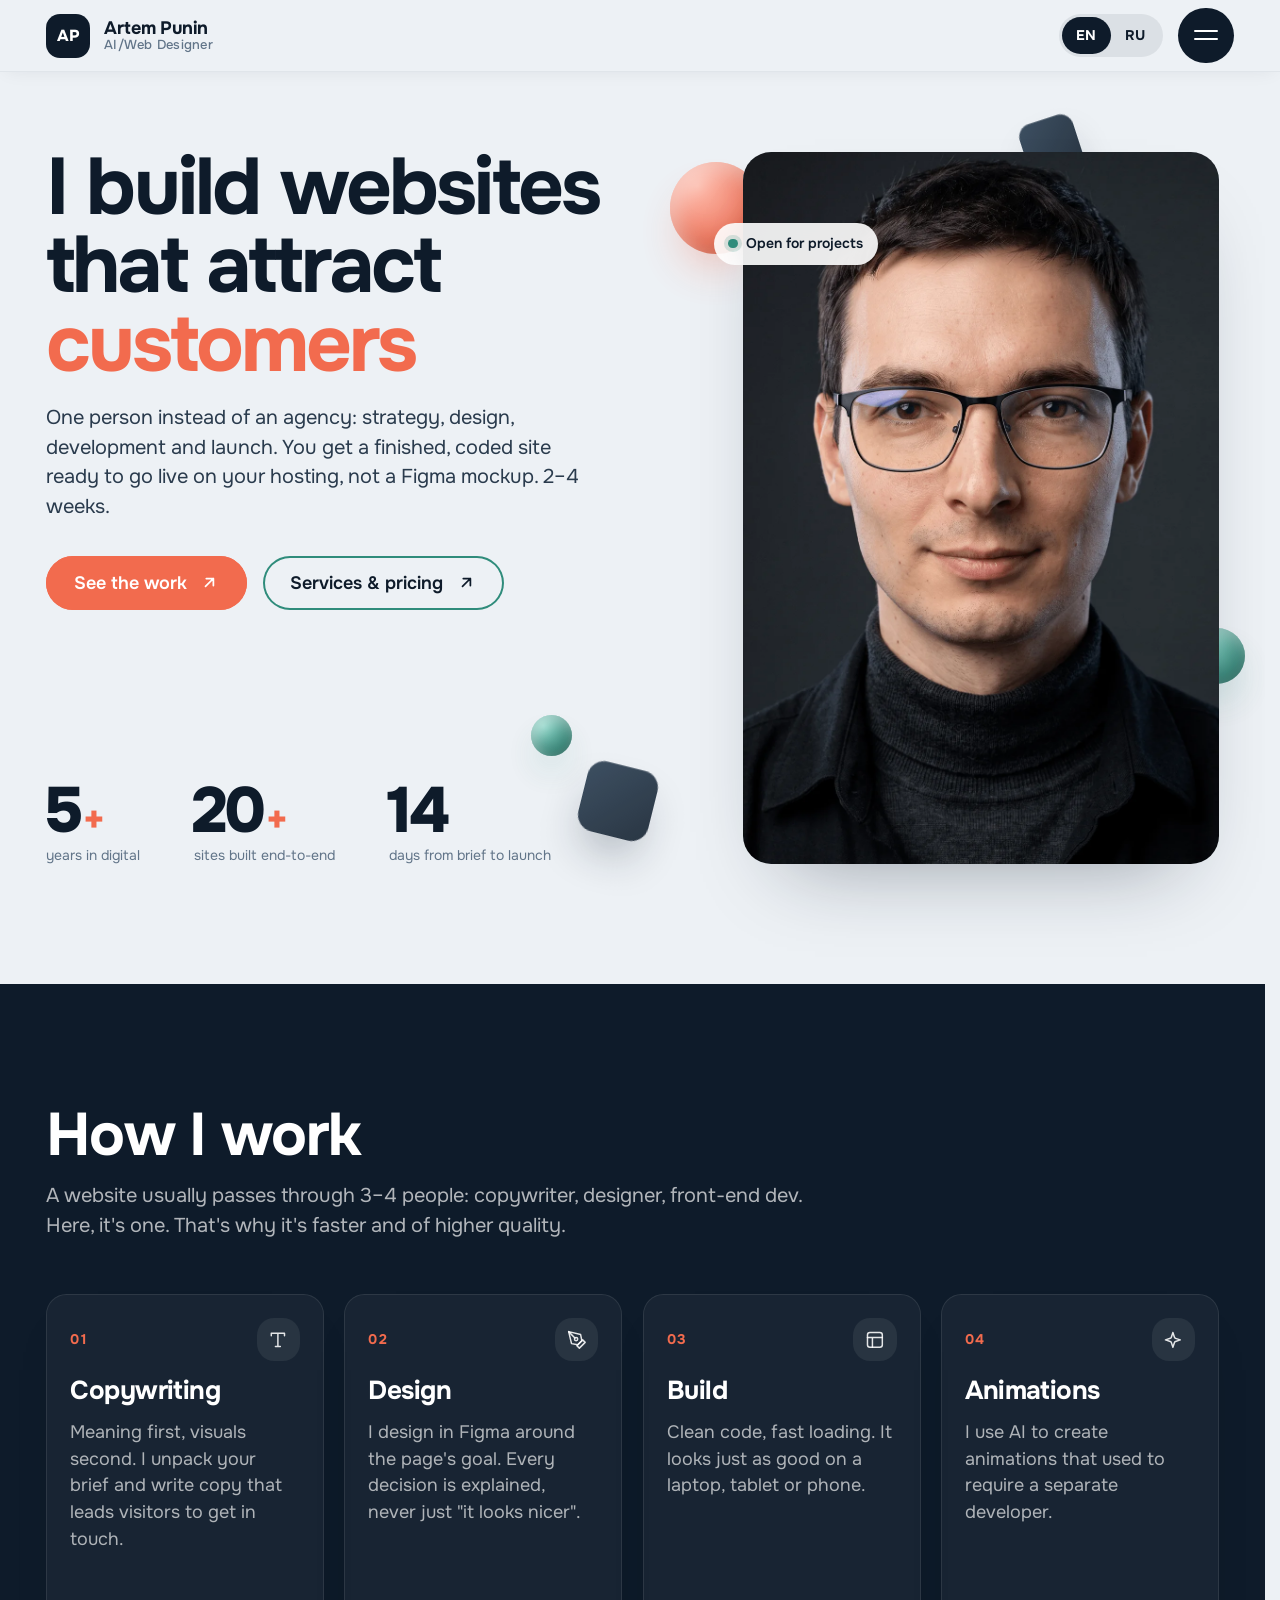
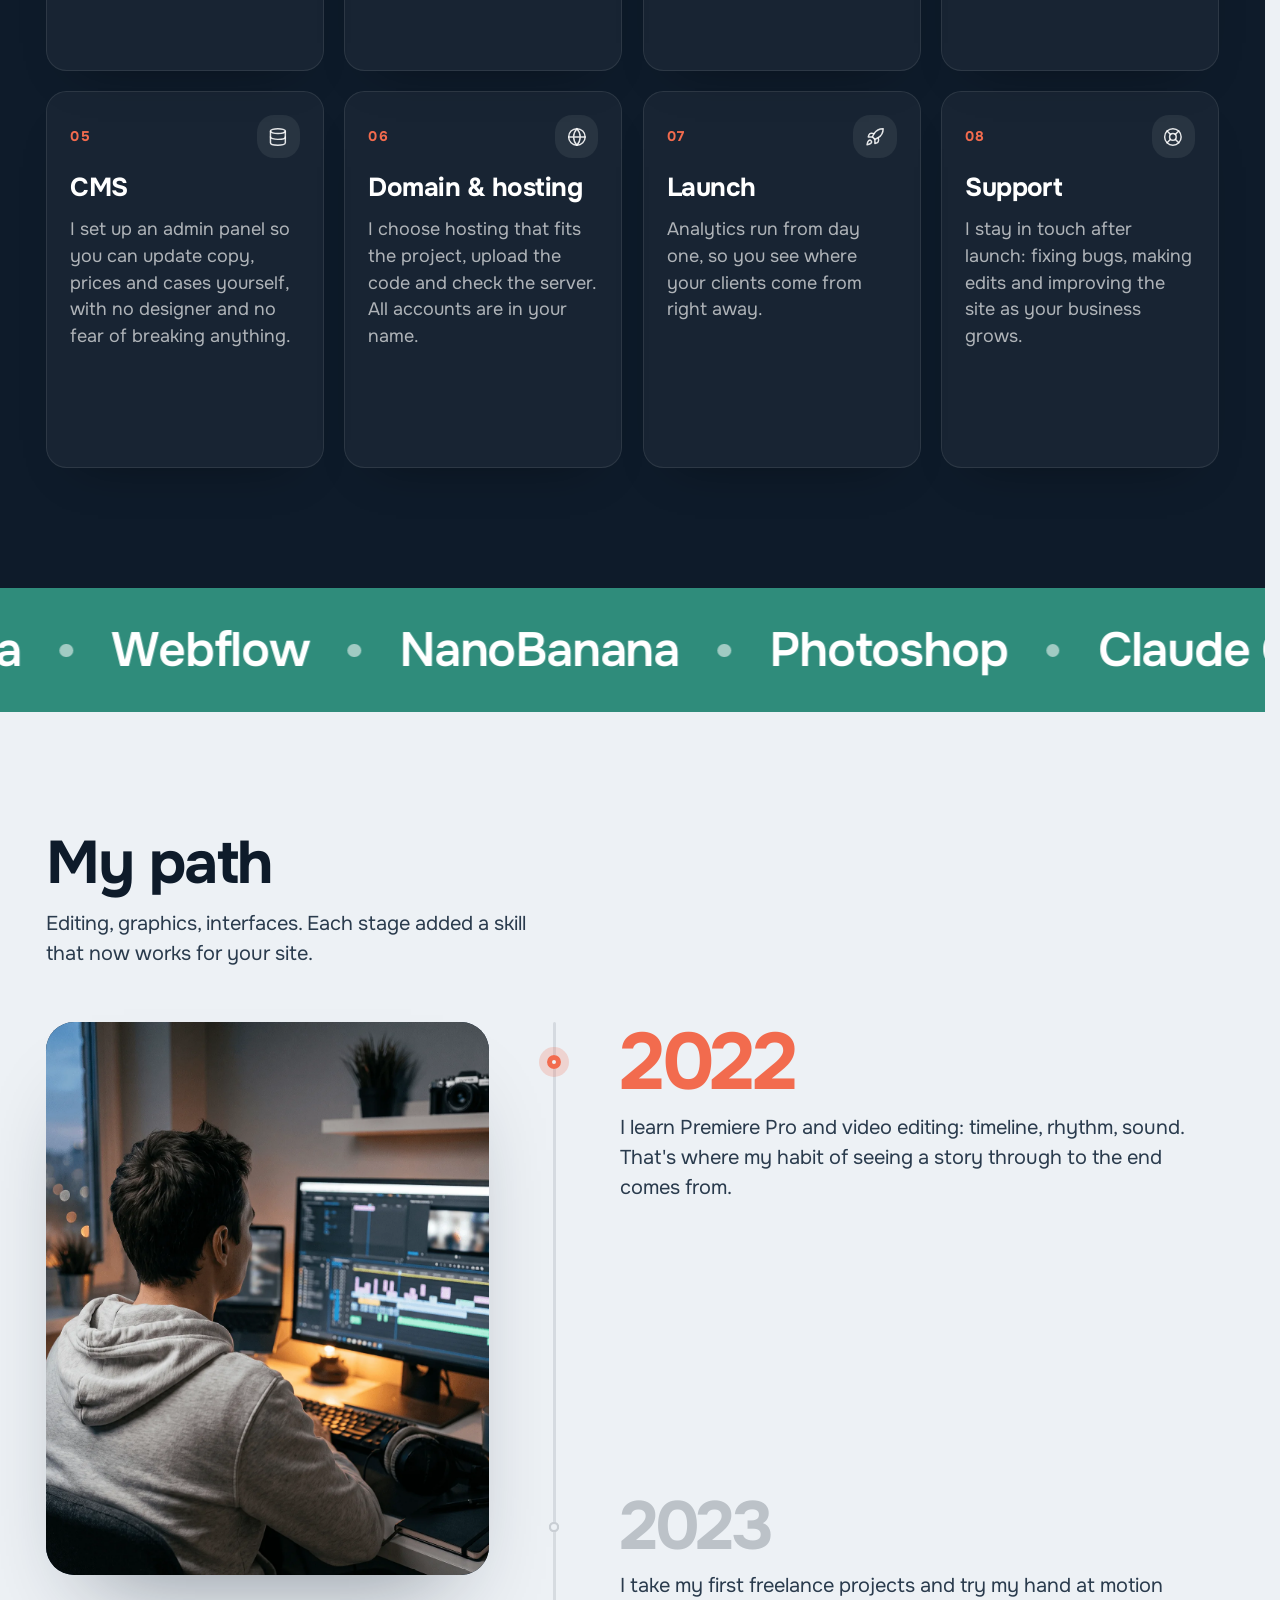
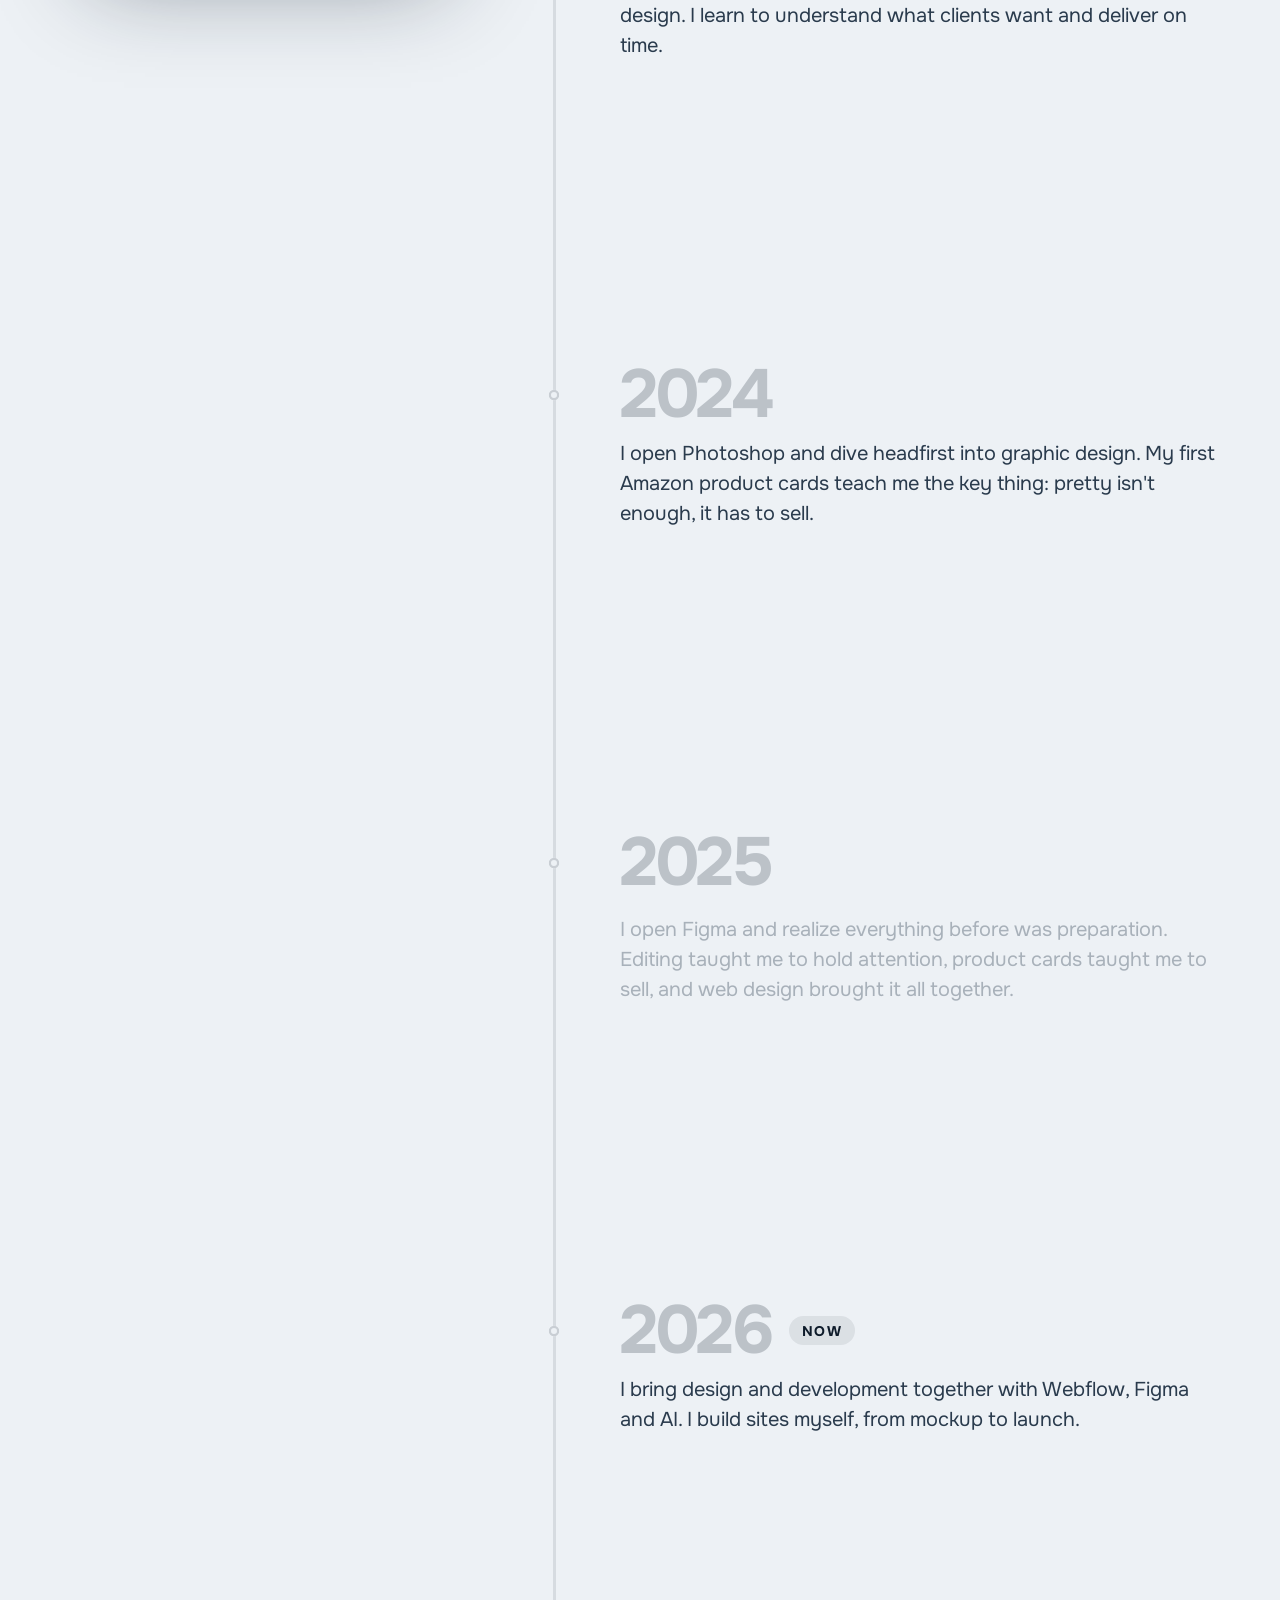
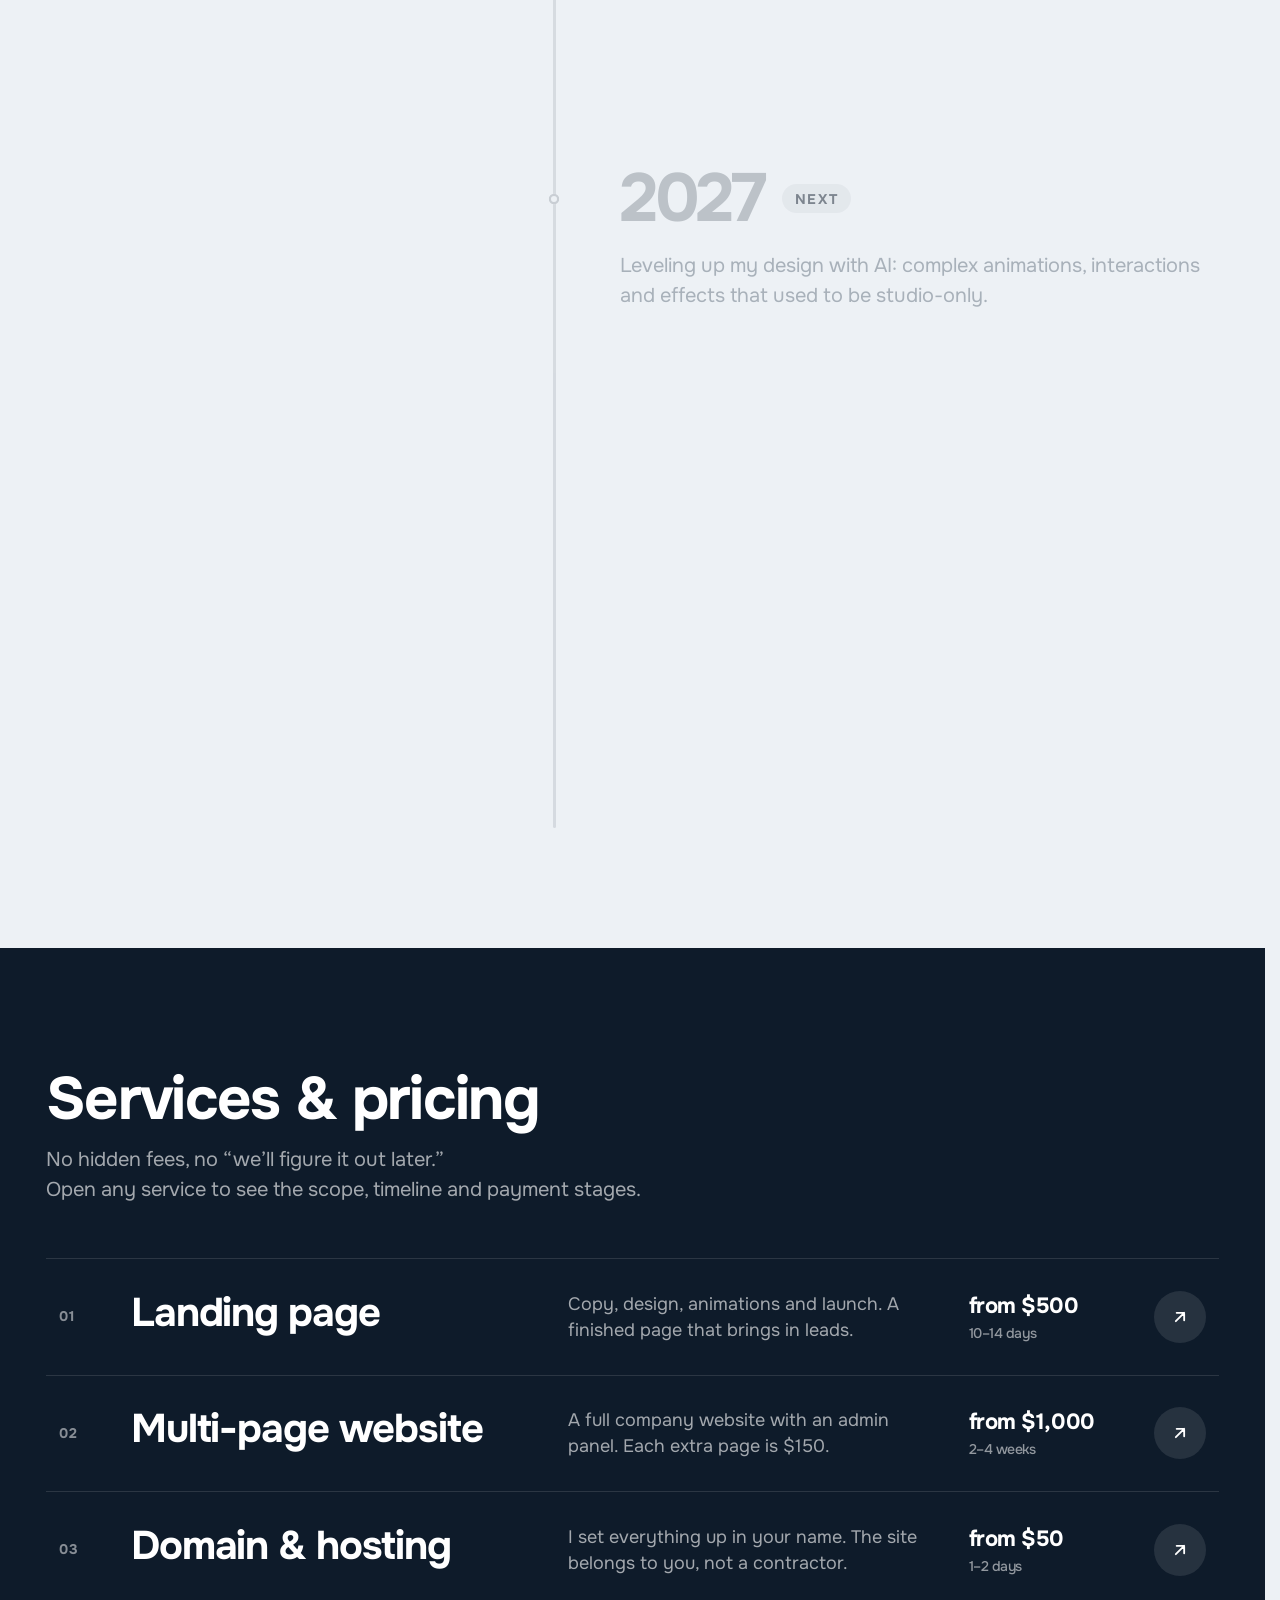
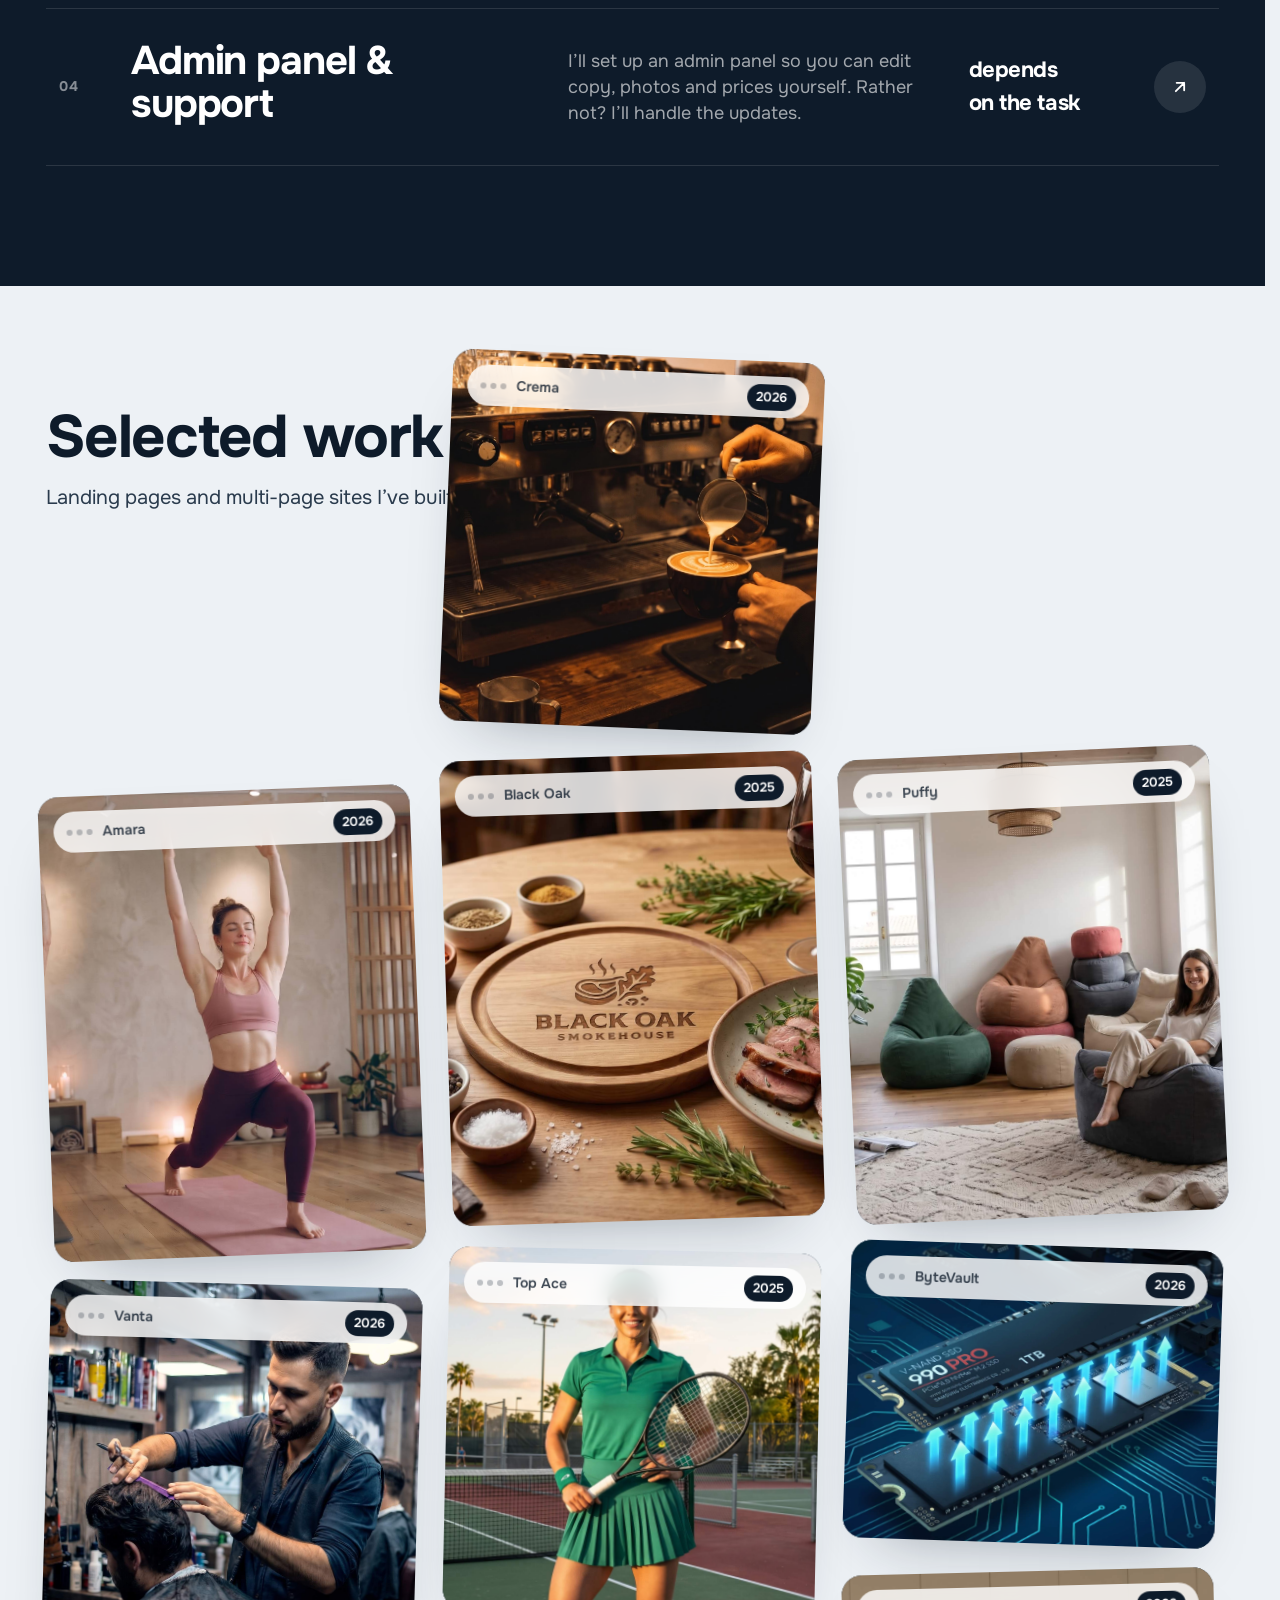
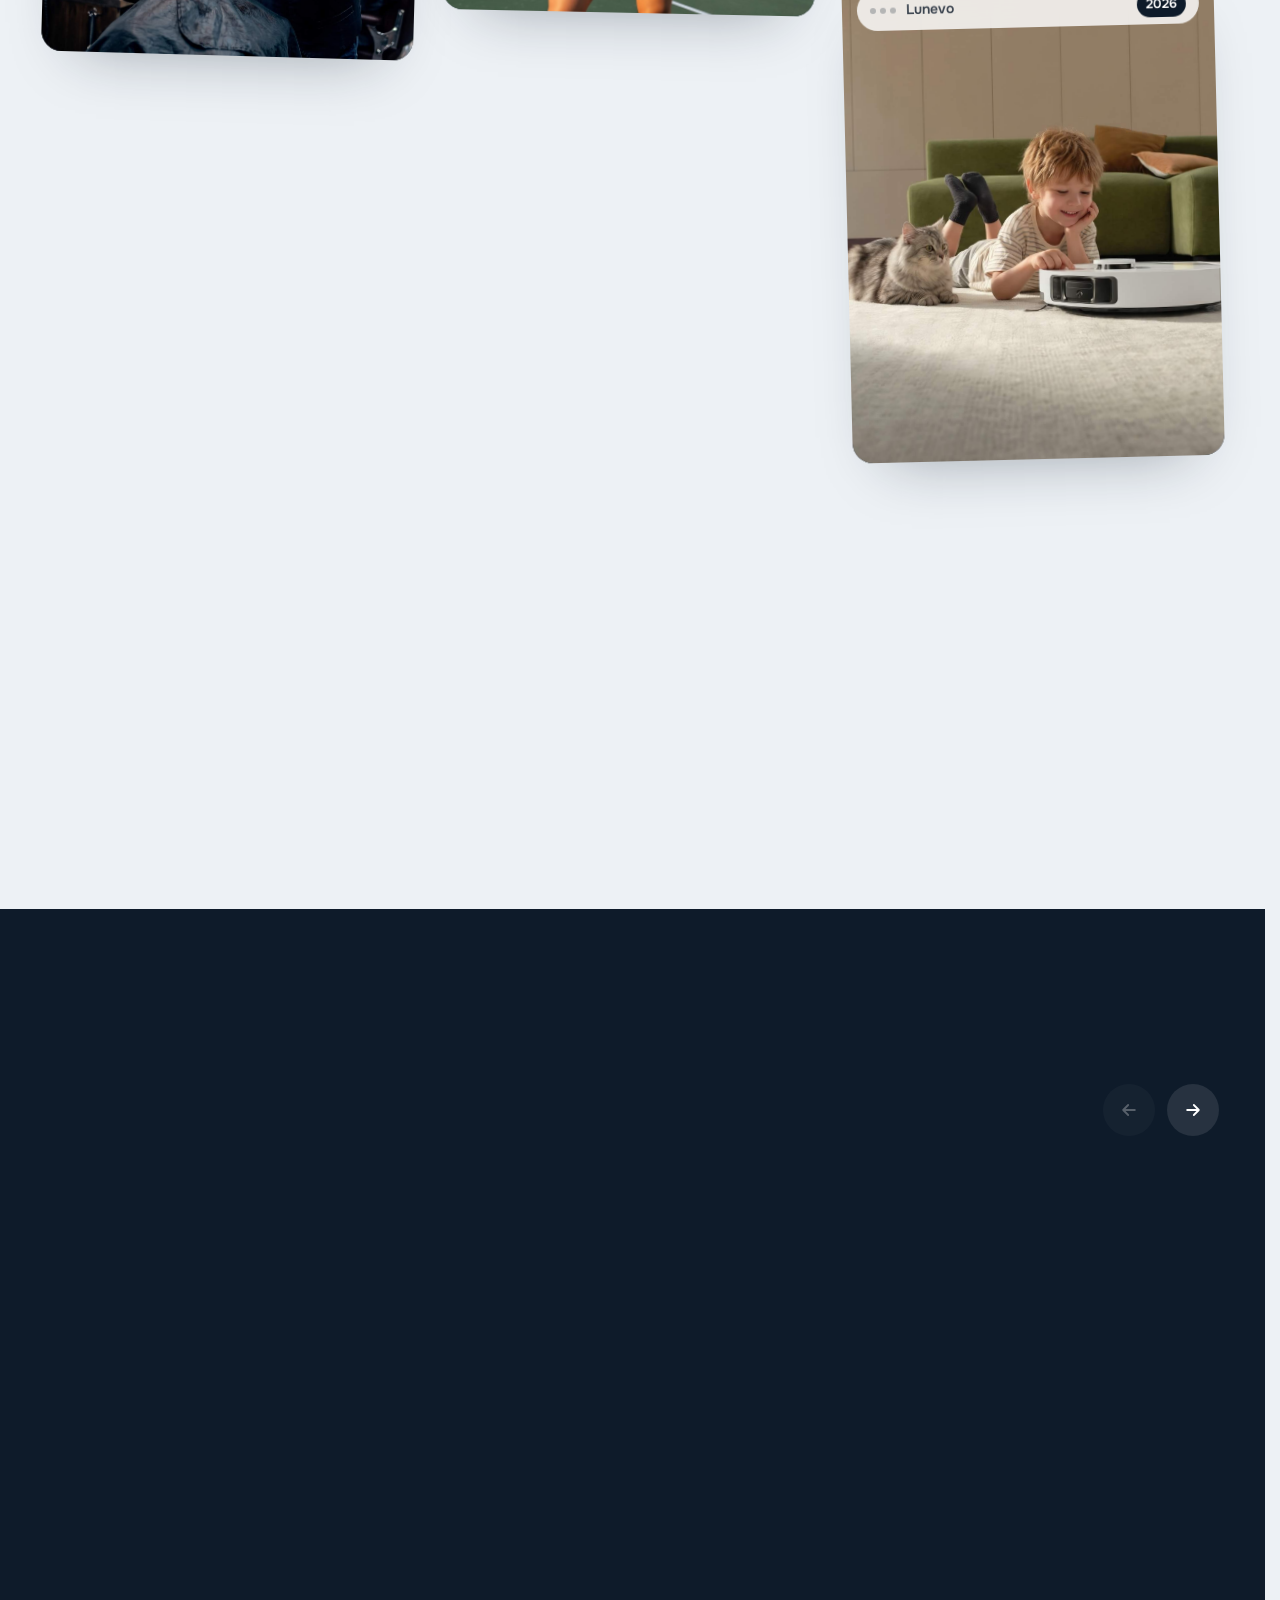
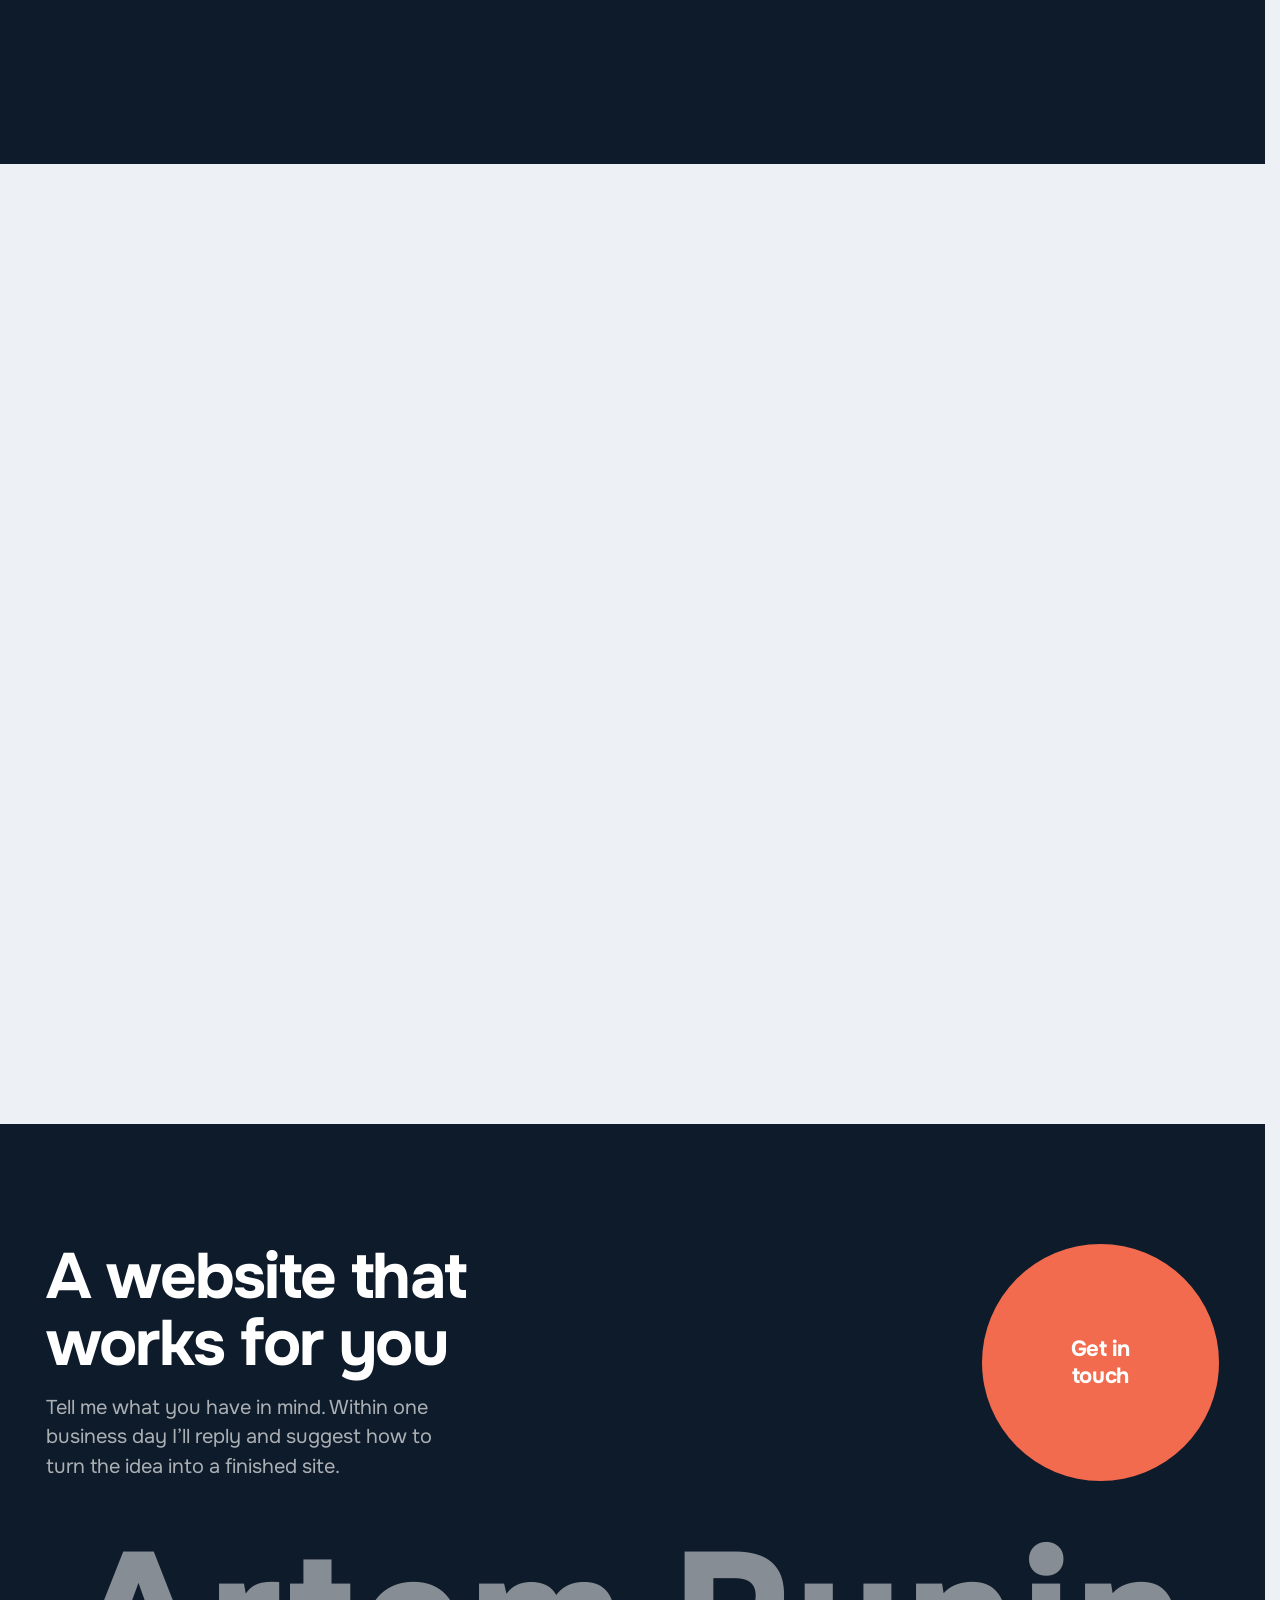
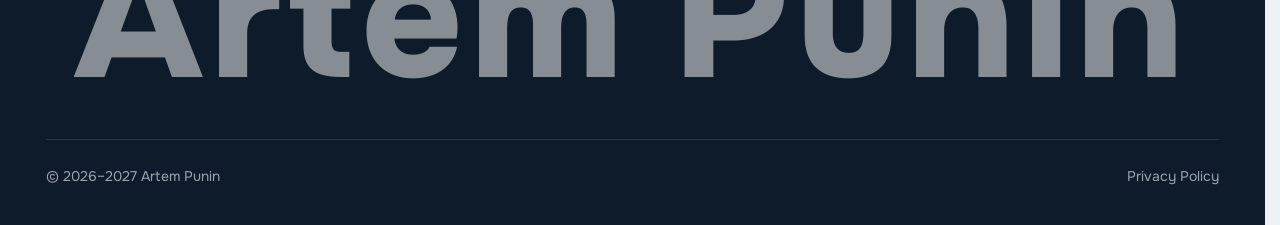
==== index.html @ 3a6dc177 "Add files via upload" ====
<!DOCTYPE html>
<html lang="en">
<head>
  <meta charset="UTF-8">
  <meta name="viewport" content="width=device-width, initial-scale=1">
  <title>Artem Punin — web designer &amp; no-code developer</title>
  <meta name="description" content="Websites that attract customers. I design, build and launch sites for small businesses, then support them after launch.">
  <meta name="theme-color" content="#edf1f5">

  <link rel="preconnect" href="https://fonts.googleapis.com">
  <link rel="preconnect" href="https://fonts.gstatic.com" crossorigin>
  <link href="https://fonts.googleapis.com/css2?family=Onest:wght@300..900&display=swap" rel="stylesheet">

  <!-- адрес страницы -->
  <link rel="canonical" href="https://__DOMAIN__/">
  <link rel="alternate" hreflang="en" href="https://__DOMAIN__/">
  <link rel="alternate" hreflang="ru" href="https://__DOMAIN__/index-ru.html">
  <link rel="alternate" hreflang="x-default" href="https://__DOMAIN__/">

  <!-- превью ссылки в мессенджерах и соцсетях -->
  <meta property="og:type" content="website">
  <meta property="og:site_name" content="Artem Punin">
  <meta property="og:title" content="Artem Punin — web designer &amp; no-code developer">
  <meta property="og:description" content="Websites that attract customers: design, build, launch and support.">
  <meta property="og:url" content="https://__DOMAIN__/">
  <meta property="og:image" content="https://__DOMAIN__/img/Seo.jpg">
  <meta property="og:image:width" content="1200">
  <meta property="og:image:height" content="630">
  <meta property="og:image:alt" content="Artem Punin — web designer &amp; no-code developer">
  <meta property="og:locale" content="en_US">
  <meta property="og:locale:alternate" content="ru_RU">
  <meta name="twitter:card" content="summary_large_image">
  <meta name="twitter:title" content="Artem Punin — web designer &amp; no-code developer">
  <meta name="twitter:description" content="Websites that attract customers: design, build, launch and support.">
  <meta name="twitter:image" content="https://__DOMAIN__/img/Seo.jpg">

  <!-- иконки: favicon векторный; манифест и apple-touch подключает main.js на http(s) -->
  <link rel="icon" href="icon.svg" type="image/svg+xml">

  <link rel="stylesheet" href="css/style.css">
</head>
<body>

<div class="site" id="top" data-page-lang="en" data-page-title="Artem Punin — web designer &amp; no-code developer">

  <header class="hdr">
    <a class="logo" href="#top" aria-label="Artem Punin">
      <span class="logo__mark" aria-hidden="true">AP</span>
      <span>Artem Punin
        <small>AI/Web Designer</small>
      </span>
    </a>

    <div class="lang" role="group" aria-label="Language">
      <a href="index.html" data-lang="en" aria-current="true">EN</a>
      <a href="index-ru.html" data-lang="ru" aria-current="false">RU</a>
    </div>

    <button class="burger" type="button" aria-expanded="false" aria-controls="menu" aria-label="Open menu">
      <span></span><span></span>
    </button>
  </header>

  <nav class="menu" id="menu" aria-hidden="true">
    <ul class="menu__list">
      <li><a href="#cycle">Process</a></li>
      <li><a href="#path">My path</a></li>
      <li><a href="#services">Services</a></li>
      <li><a href="#cases">Work</a></li>
      <li><a href="#faq">FAQ</a></li>
      <li><a href="#contact">Contact</a></li>
    </ul>

    <div class="menu__aside">
      <a class="menu__cta-circle" href="#" data-stub aria-disabled="true" data-magnetic="0.2">
        <span>Get in</span>
        <span>touch</span>
      </a>
    </div>
  </nav>

  <main>

    <section class="hero">
      <div class="hero__bg" aria-hidden="true">
        <span class="orb orb--1" data-parallax="0.08" data-reveal style="--d:160"></span>
        <span class="orb orb--2" data-parallax="0.11" data-reveal style="--d:240"></span>
        <span class="orb orb--3" data-parallax="-0.07" data-reveal style="--d:320"></span>
        <span class="tile tile--1" data-parallax="-0.05" data-reveal style="--d:280"></span>
        <span class="tile tile--2" data-parallax="0.06" data-reveal style="--d:200"></span>
      </div>

      <div class="hero__inner">
        <div class="hero__copy">
          <div class="hero__main">
            <h1 class="hero__title" data-reveal="words" data-fit="I build websites that">
              <span class="hero__line">I build websites</span>
              <span class="hero__line">that attract</span>
              <span class="hero__line"><em>customers</em></span>
            </h1>

            <p class="hero__lead lead" data-reveal style="--d:140">
              One person instead of an agency: strategy, design, development and launch. You get a finished, coded site ready to go live on your hosting, not a Figma mockup. 2–4 weeks.
            </p>

            <div class="hero__actions" data-reveal style="--d:220">
              <a class="btn btn--primary" href="#cases" data-magnetic>
                <span>See the work</span>
                <svg viewBox="0 0 24 24" fill="none" stroke="currentColor" stroke-width="2.2" stroke-linecap="round" stroke-linejoin="round" aria-hidden="true"><path d="M7 17 17 7M8 7h9v9"/></svg>
              </a>
              <a class="btn btn--ghost" href="#services" data-magnetic>
                <span>Services &amp; pricing</span>
                <svg viewBox="0 0 24 24" fill="none" stroke="currentColor" stroke-width="2.2" stroke-linecap="round" stroke-linejoin="round" aria-hidden="true"><path d="M7 17 17 7M8 7h9v9"/></svg>
              </a>
            </div>
          </div>

          <ul class="hero__stats" data-reveal style="--d:300">
            <li>
              <b data-count="5"><span class="num">0</span><span class="plus">+</span></b>
              <span>years in digital</span>
            </li>
            <li>
              <b data-count="20"><span class="num">0</span><span class="plus">+</span></b>
              <span>sites built end-to-end</span>
            </li>
            <li>
              <b data-count="14"><span class="num">0</span></b>
              <span>days from brief to launch</span>
            </li>
          </ul>
        </div>

        <div class="hero__media" data-tilt data-reveal style="--d:180">
          <figure class="hero__frame">
            <img src="img/hero-portrait.webp" width="1289" height="1600" fetchpriority="high" alt="Artem Punin — portrait">
          </figure>
          <div class="chip chip--a"><i></i><span>Open for projects</span></div>
        </div>
      </div>
    </section>

    <section class="cycle sec on-dark" id="cycle">
      <div class="sec-head">
        <div>
          <h2 data-reveal="words">How I work</h2>
        </div>
        <p class="lead" data-reveal>
          <span class="lead__line">A website usually passes through 3–4 people: copywriter, designer, front-end dev.</span>
          <span class="lead__line">Here, it's one. That's why it's faster and of higher quality.</span>
        </p>
      </div>

      <div class="cycle__grid">
        <article class="step" data-reveal style="--d:0">
          <div class="step__top">
            <span class="step__num">01</span>
            <span class="step__icon" aria-hidden="true"><svg viewBox="0 0 24 24" fill="none" stroke="currentColor" stroke-width="1.8" stroke-linecap="round" stroke-linejoin="round"><path d="M4 7V4h16v3M9 20h6M12 4v16"/></svg></span>
          </div>
          <h3 class="step__title">Copywriting</h3>
          <p class="step__text">Meaning first, visuals second. I unpack your brief and write copy that leads visitors to get in touch.</p>
          <div class="step__detail">
            <span>Timeline: 2–3 days</span>
            <span>Output: copy mapped to the page</span>
          </div>
        </article>

        <article class="step" data-reveal style="--d:70">
          <div class="step__top">
            <span class="step__num">02</span>
            <span class="step__icon" aria-hidden="true"><svg viewBox="0 0 24 24" fill="none" stroke="currentColor" stroke-width="1.8" stroke-linecap="round" stroke-linejoin="round"><path d="m12 19 7-7 3 3-7 7-3-3z"/><path d="m18 13-1.5-7.5L2 2l3.5 14.5L13 18l5-5z"/><path d="m2 2 7.586 7.586"/><circle cx="11" cy="11" r="2"/></svg></span>
          </div>
          <h3 class="step__title">Design</h3>
          <p class="step__text">I design in Figma around the page's goal. Every decision is explained, never just "it looks nicer".</p>
          <div class="step__detail">
            <span>Timeline: 3–5 days</span>
            <span>Output: prototype</span>
          </div>
        </article>

        <article class="step" data-reveal style="--d:140">
          <div class="step__top">
            <span class="step__num">03</span>
            <span class="step__icon" aria-hidden="true"><svg viewBox="0 0 24 24" fill="none" stroke="currentColor" stroke-width="1.8" stroke-linecap="round" stroke-linejoin="round"><rect x="3" y="3" width="18" height="18" rx="3"/><path d="M3 9h18M9 21V9"/></svg></span>
          </div>
          <h3 class="step__title">Build</h3>
          <p class="step__text">Clean code, fast loading. It looks just as good on a laptop, tablet or phone.</p>
          <div class="step__detail">
            <span>Timeline: 3–6 days</span>
            <span>Output: responsive page</span>
          </div>
        </article>

        <article class="step" data-reveal style="--d:210">
          <div class="step__top">
            <span class="step__num">04</span>
            <span class="step__icon" aria-hidden="true"><svg viewBox="0 0 24 24" fill="none" stroke="currentColor" stroke-width="1.8" stroke-linecap="round" stroke-linejoin="round"><path d="m12 3-1.9 5.8a2 2 0 0 1-1.3 1.3L3 12l5.8 1.9a2 2 0 0 1 1.3 1.3L12 21l1.9-5.8a2 2 0 0 1 1.3-1.3L21 12l-5.8-1.9a2 2 0 0 1-1.3-1.3Z"/></svg></span>
          </div>
          <h3 class="step__title">Animations</h3>
          <p class="step__text">I use AI to create animations that used to require a separate developer.</p>
          <div class="step__detail">
            <span>Timeline: 1–4 days</span>
            <span>Output: smooth animation</span>
          </div>
        </article>

        <article class="step" data-reveal style="--d:0">
          <div class="step__top">
            <span class="step__num">05</span>
            <span class="step__icon" aria-hidden="true"><svg viewBox="0 0 24 24" fill="none" stroke="currentColor" stroke-width="1.8" stroke-linecap="round" stroke-linejoin="round"><ellipse cx="12" cy="5" rx="9" ry="3"/><path d="M21 12c0 1.66-4 3-9 3s-9-1.34-9-3"/><path d="M3 5v14c0 1.66 4 3 9 3s9-1.34 9-3V5"/></svg></span>
          </div>
          <h3 class="step__title">CMS</h3>
          <p class="step__text">I set up an admin panel so you can update copy, prices and cases yourself, with no designer and no fear of breaking anything.</p>
          <div class="step__detail">
            <span>Timeline: 1–2 days</span>
            <span>Output: admin panel + guide</span>
          </div>
        </article>

        <article class="step" data-reveal style="--d:70">
          <div class="step__top">
            <span class="step__num">06</span>
            <span class="step__icon" aria-hidden="true"><svg viewBox="0 0 24 24" fill="none" stroke="currentColor" stroke-width="1.8" stroke-linecap="round" stroke-linejoin="round"><circle cx="12" cy="12" r="10"/><path d="M2 12h20M12 2a15.3 15.3 0 0 1 4 10 15.3 15.3 0 0 1-4 10 15.3 15.3 0 0 1-4-10 15.3 15.3 0 0 1 4-10z"/></svg></span>
          </div>
          <h3 class="step__title">Domain &amp; hosting</h3>
          <p class="step__text">I choose hosting that fits the project, upload the code and check the server. All accounts are in your name.</p>
          <div class="step__detail">
            <span>Timeline: 1 day</span>
            <span>Output: site live on your domain</span>
          </div>
        </article>

        <article class="step" data-reveal style="--d:140">
          <div class="step__top">
            <span class="step__num">07</span>
            <span class="step__icon" aria-hidden="true"><svg viewBox="0 0 24 24" fill="none" stroke="currentColor" stroke-width="1.8" stroke-linecap="round" stroke-linejoin="round"><path d="M4.5 16.5c-1.5 1.26-2 5-2 5s3.74-.5 5-2c.71-.84.7-2.13-.09-2.91a2.18 2.18 0 0 0-2.91-.09z"/><path d="m12 15-3-3a22 22 0 0 1 2-3.95A12.88 12.88 0 0 1 22 2c0 2.72-.78 7.5-6 11a22.35 22.35 0 0 1-4 2z"/><path d="M9 12H4s.55-3.03 2-4c1.62-1.08 5 0 5 0M12 15v5s3.03-.55 4-2c1.08-1.62 0-5 0-5"/></svg></span>
          </div>
          <h3 class="step__title">Launch</h3>
          <p class="step__text">Analytics run from day one, so you see where your clients come from right away.</p>
          <div class="step__detail">
            <span>Timeline: 1 day</span>
            <span>Output: PageSpeed 90+ report</span>
          </div>
        </article>

        <article class="step" data-reveal style="--d:210">
          <div class="step__top">
            <span class="step__num">08</span>
            <span class="step__icon" aria-hidden="true"><svg viewBox="0 0 24 24" fill="none" stroke="currentColor" stroke-width="1.8" stroke-linecap="round" stroke-linejoin="round"><circle cx="12" cy="12" r="10"/><circle cx="12" cy="12" r="4"/><path d="m4.93 4.93 4.24 4.24M14.83 9.17l4.24-4.24M14.83 14.83l4.24 4.24M9.17 14.83l-4.24 4.24"/></svg></span>
          </div>
          <h3 class="step__title">Support</h3>
          <p class="step__text">I stay in touch after launch: fixing bugs, making edits and improving the site as your business grows.</p>
          <div class="step__detail">
            <span>Timeline: from 1 month</span>
            <span>Output: a site that keeps growing</span>
          </div>
        </article>
      </div>
    </section>

    <div class="marquee" aria-label="Tools">
      <div class="marquee__track">
        <ul class="marquee__set">
          <li class="marquee__item">Figma</li>
          <li class="marquee__item">Webflow</li>
          <li class="marquee__item">NanoBanana</li>
          <li class="marquee__item">Photoshop</li>
          <li class="marquee__item">Claude Code</li>
          <li class="marquee__item">HTML</li>
          <li class="marquee__item">CSS</li>
          <li class="marquee__item">Kling AI</li>
        </ul>
      </div>
    </div>

    <section class="path sec" id="path">
      <div class="sec-head">
        <div>
          <h2 data-reveal="words">My path</h2>
        </div>
        <p class="lead path__intro" data-reveal>
          <span class="lead__line">Editing, graphics, interfaces. Each stage added a skill</span>
          <span class="lead__line">that now works for your site.</span>
        </p>
      </div>

      <div class="path__wrap">
        <div class="path__card">
        <figure class="path__media">
          <img src="img/path-2022.webp" width="1289" height="1600" data-photo="2022" alt="2022 — learning video editing">
          <img src="img/path-2023.webp" width="1289" height="1600" data-photo="2023" alt="2023 — first freelance projects" loading="lazy">
          <img src="img/path-2024.webp" width="1289" height="1600" data-photo="2024" alt="2024 — graphic design and Amazon product cards" loading="lazy">
          <img src="img/path-2025.webp" width="1289" height="1600" data-photo="2025" alt="2025 — moving into web and interfaces" loading="lazy">
          <img src="img/path-2026.webp" width="1289" height="1600" data-photo="2026" alt="2026 — Webflow, Figma and AI" loading="lazy">
          <img src="img/path-2027.webp" width="1289" height="1600" data-photo="2027" alt="2027 — leveling up design with AI" loading="lazy">
        </figure>

        <div class="path__line" aria-hidden="true"><span class="path__fill"></span><i class="path__dot" style="--k:0"></i><i class="path__dot" style="--k:0.2"></i><i class="path__dot" style="--k:0.4"></i><i class="path__dot" style="--k:0.6"></i><i class="path__dot" style="--k:0.8"></i><i class="path__dot" style="--k:1"></i></div>

        <ol class="path__list">
          <li class="path__item" data-year="2022">
            <span class="path__year">2022</span>
            <p class="path__text">I learn Premiere Pro and video editing: timeline, rhythm, sound. That's where my habit of seeing a story through to the end comes from.</p>
          </li>
          <li class="path__item" data-year="2023">
            <span class="path__year">2023</span>
            <p class="path__text">I take my first freelance projects and try my hand at motion design. I learn to understand what clients want and deliver on time.</p>
          </li>
          <li class="path__item" data-year="2024">
            <span class="path__year">2024</span>
            <p class="path__text">I open Photoshop and dive headfirst into graphic design. My first Amazon product cards teach me the key thing: pretty isn't enough, it has to sell.</p>
          </li>
          <li class="path__item" data-year="2025">
            <span class="path__year">2025</span>
            <p class="path__text">I open Figma and realize everything before was preparation. Editing taught me to hold attention, product cards taught me to sell, and web design brought it all together.</p>
          </li>
          <li class="path__item" data-year="2026" data-state="now">
            <span class="path__year">2026 <span class="path__tag">Now</span></span>
            <p class="path__text">I bring design and development together with Webflow, Figma and AI. I build sites myself, from mockup to launch.</p>
          </li>
          <li class="path__item" data-year="2027" data-state="next">
            <span class="path__year">2027 <span class="path__tag">Next</span></span>
            <p class="path__text">Leveling up my design with AI: complex animations, interactions and effects that used to be studio-only.</p>
          </li>
        </ol>
        </div>
      </div>
    </section>

    <section class="services sec on-dark" id="services">
      <div class="sec-head">
        <div>
          <h2 data-reveal="words">Services &amp; pricing</h2>
        </div>
        <p class="lead" data-reveal>
          <span class="lead__line">No hidden fees, no “we’ll figure it out later.”</span>
          <span class="lead__line">Open any service to see the scope, timeline and payment stages.</span>
        </p>
      </div>

      <ul class="srv-list" data-reveal>
        <li>
          <a class="srv" href="services/landing.html">
            <span class="srv__idx">01</span>
            <span class="srv__title">Landing page</span>
            <span class="srv__desc">Copy, design, animations and launch. A finished page that brings in leads.</span>
            <span class="srv__price">
              <span>from $500</span>
              <small>10–14 days</small>
            </span>
            <span class="srv__arrow" aria-hidden="true"><svg viewBox="0 0 24 24" fill="none" stroke="currentColor" stroke-width="2.2" stroke-linecap="round" stroke-linejoin="round"><path d="M7 17 17 7M8 7h9v9"/></svg></span>
          </a>
        </li>
        <li>
          <a class="srv" href="services/multipage.html">
            <span class="srv__idx">02</span>
            <span class="srv__title">Multi-page website</span>
            <span class="srv__desc">A full company website with an admin panel. Each extra page is $150.</span>
            <span class="srv__price">
              <span>from $1,000</span>
              <small>2–4 weeks</small>
            </span>
            <span class="srv__arrow" aria-hidden="true"><svg viewBox="0 0 24 24" fill="none" stroke="currentColor" stroke-width="2.2" stroke-linecap="round" stroke-linejoin="round"><path d="M7 17 17 7M8 7h9v9"/></svg></span>
          </a>
        </li>
        <li>
          <a class="srv" href="services/hosting.html">
            <span class="srv__idx">03</span>
            <span class="srv__title">Domain &amp; hosting</span>
            <span class="srv__desc">I set everything up in your name. The site belongs to you, not a contractor.</span>
            <span class="srv__price">
              <span>from $50</span>
              <small>1–2 days</small>
            </span>
            <span class="srv__arrow" aria-hidden="true"><svg viewBox="0 0 24 24" fill="none" stroke="currentColor" stroke-width="2.2" stroke-linecap="round" stroke-linejoin="round"><path d="M7 17 17 7M8 7h9v9"/></svg></span>
          </a>
        </li>
        <li>
          <a class="srv" href="services/support.html">
            <span class="srv__idx">04</span>
            <span class="srv__title">Admin panel &amp; support</span>
            <span class="srv__desc">I’ll set up an admin panel so you can edit copy, photos and prices yourself. Rather not? I’ll handle the updates.</span>
            <span class="srv__price">
              <span>depends on the task</span>
            </span>
            <span class="srv__arrow" aria-hidden="true"><svg viewBox="0 0 24 24" fill="none" stroke="currentColor" stroke-width="2.2" stroke-linecap="round" stroke-linejoin="round"><path d="M7 17 17 7M8 7h9v9"/></svg></span>
          </a>
        </li>
      </ul>
    </section>

    <section class="cases sec" id="cases">
      <div class="sec-head">
        <div>
          <h2 data-reveal="words">Selected work</h2>
        </div>
        <p class="lead" data-reveal>
          Landing pages and multi-page sites I’ve built over the last two years.
        </p>
      </div>

      <div class="cases__grid">
        <div class="cases__col">
          <a class="case" href="#" data-case="1" data-stub="This project link is coming here very soon" aria-disabled="true" data-reveal>
            <img class="case__img" src="img/1_Amara.jpg" alt="Amara" loading="lazy">
            <span class="case__glare" aria-hidden="true"></span>
            <div class="case__bar" aria-hidden="true"><span class="case__dots"><i></i><i></i><i></i></span><span class="case__url">Amara</span><span class="case__year">2026</span></div>
            <div class="case__info">
              <h3 class="case__title">Yoga · Landing</h3>
              <p class="case__desc">Yoga studio website: class schedule, teachers and online booking.</p>
            </div>
          </a>

          <a class="case case--square" href="#" data-case="4" data-stub="This project link is coming here very soon" aria-disabled="true" data-reveal>
            <img class="case__img" src="img/4_Vanta.jpg" alt="Vanta" loading="lazy">
            <span class="case__glare" aria-hidden="true"></span>
            <div class="case__bar" aria-hidden="true"><span class="case__dots"><i></i><i></i><i></i></span><span class="case__url">Vanta</span><span class="case__year">2026</span></div>
            <div class="case__info">
              <h3 class="case__title">Barbershop · Landing</h3>
              <p class="case__desc">Barbershop site: services, barbers and booking in two minutes.</p>
            </div>
          </a>

          <a class="case" href="#" data-case="7" data-stub="This project link is coming here very soon" aria-disabled="true" data-reveal>
            <img class="case__img" src="img/7_EditByTommy.jpg" alt="EditByTommy" loading="lazy">
            <span class="case__glare" aria-hidden="true"></span>
            <div class="case__bar" aria-hidden="true"><span class="case__dots"><i></i><i></i><i></i></span><span class="case__url">EditByTommy</span><span class="case__year">2026</span></div>
            <div class="case__info">
              <h3 class="case__title">Editing · Courses</h3>
              <p class="case__desc">Premiere Pro editing course: lessons, practice and reviews.</p>
            </div>
          </a>
        </div>

        <div class="cases__col">
          <a class="case case--square" href="#" data-case="2" data-stub="This project link is coming here very soon" aria-disabled="true" data-reveal>
            <img class="case__img" src="img/2_Crema.jpg" alt="Crema" loading="lazy">
            <span class="case__glare" aria-hidden="true"></span>
            <div class="case__bar" aria-hidden="true"><span class="case__dots"><i></i><i></i><i></i></span><span class="case__url">Crema</span><span class="case__year">2026</span></div>
            <div class="case__info">
              <h3 class="case__title">Coffee · Landing</h3>
              <p class="case__desc">Coffee shop site: menu, roasting and pickup.</p>
            </div>
          </a>

          <a class="case" href="#" data-case="5" data-stub="This project link is coming here very soon" aria-disabled="true" data-reveal>
            <img class="case__img" src="img/5_Black Oak.jpg" alt="Black Oak" loading="lazy">
            <span class="case__glare" aria-hidden="true"></span>
            <div class="case__bar" aria-hidden="true"><span class="case__dots"><i></i><i></i><i></i></span><span class="case__url">Black Oak</span><span class="case__year">2025</span></div>
            <div class="case__info">
              <h3 class="case__title">Smoked meat · Landing</h3>
              <p class="case__desc">Smokehouse site: smoked meat, grill kits and city-wide delivery.</p>
            </div>
          </a>

          <a class="case case--wide" href="#" data-case="8" data-stub="This project link is coming here very soon" aria-disabled="true" data-reveal>
            <img class="case__img" src="img/8_TopAce.jpg" alt="Top Ace" loading="lazy">
            <span class="case__glare" aria-hidden="true"></span>
            <div class="case__bar" aria-hidden="true"><span class="case__dots"><i></i><i></i><i></i></span><span class="case__url">Top Ace</span><span class="case__year">2025</span></div>
            <div class="case__info">
              <h3 class="case__title">Tennis · Coaching</h3>
              <p class="case__desc">Tennis coach website: lessons, programme and booking.</p>
            </div>
          </a>
        </div>

        <div class="cases__col">
          <a class="case" href="#" data-case="3" data-stub="This project link is coming here very soon" aria-disabled="true" data-reveal>
            <img class="case__img" src="img/3_Puffy.jpg" alt="Puffy" loading="lazy">
            <span class="case__glare" aria-hidden="true"></span>
            <div class="case__bar" aria-hidden="true"><span class="case__dots"><i></i><i></i><i></i></span><span class="case__url">Puffy</span><span class="case__year">2025</span></div>
            <div class="case__info">
              <h3 class="case__title">Furniture · Shop</h3>
              <p class="case__desc">Pouf store: colours, fabrics and nationwide delivery.</p>
            </div>
          </a>

          <a class="case case--wide" href="#" data-case="6" data-stub="This project link is coming here very soon" aria-disabled="true" data-reveal>
            <img class="case__img" src="img/6_ByteVault.jpg" alt="ByteVault" loading="lazy">
            <span class="case__glare" aria-hidden="true"></span>
            <div class="case__bar" aria-hidden="true"><span class="case__dots"><i></i><i></i><i></i></span><span class="case__url">ByteVault</span><span class="case__year">2026</span></div>
            <div class="case__info">
              <h3 class="case__title">Hardware · Shop</h3>
              <p class="case__desc">SSD store for laptop and PC upgrades: picking and delivery.</p>
            </div>
          </a>

          <a class="case case--square" href="#" data-case="9" data-stub="This project link is coming here very soon" aria-disabled="true" data-reveal>
            <img class="case__img" src="img/9_Lunevo.jpg" alt="Lunevo" loading="lazy">
            <span class="case__glare" aria-hidden="true"></span>
            <div class="case__bar" aria-hidden="true"><span class="case__dots"><i></i><i></i><i></i></span><span class="case__url">Lunevo</span><span class="case__year">2026</span></div>
            <div class="case__info">
              <h3 class="case__title">Home tech · Shop</h3>
              <p class="case__desc">Robot vacuum store: match by home, delivery and warranty.</p>
            </div>
          </a>
        </div>

        <a class="case case--full" href="#" data-case="10" data-stub="This project link is coming here very soon" aria-disabled="true" data-reveal>
          <img class="case__img" src="img/10_Umami.jpg" alt="Umami" loading="lazy">
          <span class="case__glare" aria-hidden="true"></span>
          <div class="case__bar" aria-hidden="true"><span class="case__dots"><i></i><i></i><i></i></span><span class="case__url">Umami</span><span class="case__year">2025</span></div>
          <div class="case__info">
            <h3 class="case__title">Ramen · Delivery</h3>
            <p class="case__desc">Ramen and bowl delivery: menu, cart and a two-minute checkout.</p>
          </div>
        </a>
      </div>
    </section>

    <section class="reviews sec on-dark" id="reviews">
      <div class="sec-head">
        <div>
          <h2 data-reveal="words">Client feedback</h2>
        </div>
        <p class="lead" data-reveal>
          I work with clients across the US and Europe. Here’s what they say about working with me.
        </p>
      </div>

      <div class="reviews__slider" data-reveal>

        <div class="reviews__grid" tabindex="0" role="region" aria-label="Client reviews">
        <article class="rev-card">
          <div class="rev-head">
            <span class="rev-avatar rev-avatar--r" aria-hidden="true">R</span>
            <div class="rev-user">
              <strong class="rev-name">rayzermatic</strong>
              <span class="rev-country">
                <svg class="rev-flag" viewBox="0 0 28 20" aria-hidden="true"><rect width="28" height="20" fill="#b22234"/><path d="M0 3h28M0 7h28M0 11h28M0 15h28M0 19h28" stroke="#fff" stroke-width="1.6"/><rect width="12" height="11" fill="#3c3b6e"/></svg>
                <span>United States</span>
              </span>
            </div>
          </div>

          <div class="rev-rating">
            <span class="rev-stars" aria-label="5 out of 5">
              <svg viewBox="0 0 20 20" fill="currentColor"><path d="m10 1.5 2.6 5.3 5.9.8-4.3 4.1 1 5.8L10 14.8l-5.2 2.7 1-5.8-4.3-4.1 5.9-.8Z"/></svg>
              <svg viewBox="0 0 20 20" fill="currentColor"><path d="m10 1.5 2.6 5.3 5.9.8-4.3 4.1 1 5.8L10 14.8l-5.2 2.7 1-5.8-4.3-4.1 5.9-.8Z"/></svg>
              <svg viewBox="0 0 20 20" fill="currentColor"><path d="m10 1.5 2.6 5.3 5.9.8-4.3 4.1 1 5.8L10 14.8l-5.2 2.7 1-5.8-4.3-4.1 5.9-.8Z"/></svg>
              <svg viewBox="0 0 20 20" fill="currentColor"><path d="m10 1.5 2.6 5.3 5.9.8-4.3 4.1 1 5.8L10 14.8l-5.2 2.7 1-5.8-4.3-4.1 5.9-.8Z"/></svg>
              <svg viewBox="0 0 20 20" fill="currentColor"><path d="m10 1.5 2.6 5.3 5.9.8-4.3 4.1 1 5.8L10 14.8l-5.2 2.7 1-5.8-4.3-4.1 5.9-.8Z"/></svg>
            </span>
            <span class="rev-score">5</span>
            <span class="rev-dot">•</span>
            <span class="rev-date">9 months ago</span>
          </div>

          <p class="rev-text">
            Thank you so much Artem! You Really surprised me with your great designs! Art went way above and beyond and produced much higher quality designs than I expected, He was fast, and had suggestions that I didn't even think about when creating the book. As a result of one of his suggestions, I made a cover design tweak that really enhanced the feel of the book and I believe will better attract customers. I HIGHLY RECOMMEND ARTEM FOR YOUR PROJECT!
          </p>
        </article>

        <article class="rev-card">
          <div class="rev-head">
            <span class="rev-avatar rev-avatar--y" aria-hidden="true">Y</span>
            <div class="rev-user">
              <strong class="rev-name">yawboat200</strong>
              <span class="rev-country">
                <svg class="rev-flag" viewBox="0 0 28 20" aria-hidden="true"><rect width="28" height="20" fill="#b22234"/><path d="M0 3h28M0 7h28M0 11h28M0 15h28M0 19h28" stroke="#fff" stroke-width="1.6"/><rect width="12" height="11" fill="#3c3b6e"/></svg>
                <span>United States</span>
              </span>
            </div>
          </div>

          <div class="rev-rating">
            <span class="rev-stars" aria-label="5 out of 5">
              <svg viewBox="0 0 20 20" fill="currentColor"><path d="m10 1.5 2.6 5.3 5.9.8-4.3 4.1 1 5.8L10 14.8l-5.2 2.7 1-5.8-4.3-4.1 5.9-.8Z"/></svg>
              <svg viewBox="0 0 20 20" fill="currentColor"><path d="m10 1.5 2.6 5.3 5.9.8-4.3 4.1 1 5.8L10 14.8l-5.2 2.7 1-5.8-4.3-4.1 5.9-.8Z"/></svg>
              <svg viewBox="0 0 20 20" fill="currentColor"><path d="m10 1.5 2.6 5.3 5.9.8-4.3 4.1 1 5.8L10 14.8l-5.2 2.7 1-5.8-4.3-4.1 5.9-.8Z"/></svg>
              <svg viewBox="0 0 20 20" fill="currentColor"><path d="m10 1.5 2.6 5.3 5.9.8-4.3 4.1 1 5.8L10 14.8l-5.2 2.7 1-5.8-4.3-4.1 5.9-.8Z"/></svg>
              <svg viewBox="0 0 20 20" fill="currentColor"><path d="m10 1.5 2.6 5.3 5.9.8-4.3 4.1 1 5.8L10 14.8l-5.2 2.7 1-5.8-4.3-4.1 5.9-.8Z"/></svg>
            </span>
            <span class="rev-score">5</span>
            <span class="rev-dot">•</span>
            <span class="rev-date">10 months ago</span>
          </div>

          <p class="rev-text">
            I am very satisfied with the work done. His attention detail was greatly appreciated. In addition he gave a reason for all parts of his work, which I appreciated. His communication was excellent and he even delivered the work ahead of schedule. Highly recommended.
          </p>
        </article>

        <article class="rev-card">
          <div class="rev-head">
            <span class="rev-avatar">
              <img src="img/avatar-victor.svg" width="52" height="52" alt="vctorhernandez_" loading="lazy">
            </span>
            <div class="rev-user">
              <strong class="rev-name">vctorhernandez_</strong>
              <span class="rev-country">
                <svg class="rev-flag" viewBox="0 0 28 20" aria-hidden="true"><rect width="28" height="20" fill="#aa151b"/><rect y="5" width="28" height="10" fill="#f1bf00"/></svg>
                <span>Spain</span>
              </span>
            </div>
          </div>

          <div class="rev-rating">
            <span class="rev-stars" aria-label="5 out of 5">
              <svg viewBox="0 0 20 20" fill="currentColor"><path d="m10 1.5 2.6 5.3 5.9.8-4.3 4.1 1 5.8L10 14.8l-5.2 2.7 1-5.8-4.3-4.1 5.9-.8Z"/></svg>
              <svg viewBox="0 0 20 20" fill="currentColor"><path d="m10 1.5 2.6 5.3 5.9.8-4.3 4.1 1 5.8L10 14.8l-5.2 2.7 1-5.8-4.3-4.1 5.9-.8Z"/></svg>
              <svg viewBox="0 0 20 20" fill="currentColor"><path d="m10 1.5 2.6 5.3 5.9.8-4.3 4.1 1 5.8L10 14.8l-5.2 2.7 1-5.8-4.3-4.1 5.9-.8Z"/></svg>
              <svg viewBox="0 0 20 20" fill="currentColor"><path d="m10 1.5 2.6 5.3 5.9.8-4.3 4.1 1 5.8L10 14.8l-5.2 2.7 1-5.8-4.3-4.1 5.9-.8Z"/></svg>
              <svg viewBox="0 0 20 20" fill="currentColor"><path d="m10 1.5 2.6 5.3 5.9.8-4.3 4.1 1 5.8L10 14.8l-5.2 2.7 1-5.8-4.3-4.1 5.9-.8Z"/></svg>
            </span>
            <span class="rev-score">5</span>
            <span class="rev-dot">•</span>
            <span class="rev-date">1 year ago</span>
          </div>

          <p class="rev-text">
            Really high quality, I recommend working with Artem very much. It's really professional and warm.
          </p>
        </article>

        <article class="rev-card">
          <div class="rev-head">
            <span class="rev-avatar rev-avatar--a" aria-hidden="true">A</span>
            <div class="rev-user">
              <strong class="rev-name">artems71</strong>
              <span class="rev-country">
                <svg class="rev-flag" viewBox="0 0 28 20" aria-hidden="true"><rect width="28" height="7" fill="#000"/><rect y="7" width="28" height="6.5" fill="#d00"/><rect y="13.5" width="28" height="6.5" fill="#ffce00"/></svg>
                <span>Germany</span>
              </span>
            </div>
          </div>

          <div class="rev-rating">
            <span class="rev-stars" aria-label="5 out of 5">
              <svg viewBox="0 0 20 20" fill="currentColor"><path d="m10 1.5 2.6 5.3 5.9.8-4.3 4.1 1 5.8L10 14.8l-5.2 2.7 1-5.8-4.3-4.1 5.9-.8Z"/></svg>
              <svg viewBox="0 0 20 20" fill="currentColor"><path d="m10 1.5 2.6 5.3 5.9.8-4.3 4.1 1 5.8L10 14.8l-5.2 2.7 1-5.8-4.3-4.1 5.9-.8Z"/></svg>
              <svg viewBox="0 0 20 20" fill="currentColor"><path d="m10 1.5 2.6 5.3 5.9.8-4.3 4.1 1 5.8L10 14.8l-5.2 2.7 1-5.8-4.3-4.1 5.9-.8Z"/></svg>
              <svg viewBox="0 0 20 20" fill="currentColor"><path d="m10 1.5 2.6 5.3 5.9.8-4.3 4.1 1 5.8L10 14.8l-5.2 2.7 1-5.8-4.3-4.1 5.9-.8Z"/></svg>
              <svg viewBox="0 0 20 20" fill="currentColor"><path d="m10 1.5 2.6 5.3 5.9.8-4.3 4.1 1 5.8L10 14.8l-5.2 2.7 1-5.8-4.3-4.1 5.9-.8Z"/></svg>
            </span>
            <span class="rev-score">5</span>
            <span class="rev-dot">•</span>
            <span class="rev-date">7 months ago</span>
          </div>

          <p class="rev-text">
            He did a great job, he was able to see our vision/theme and bring it to life with the details i gave him. Great communication and sense of respect when working together. Highly recommend, best amazon picks in the game
          </p>
        </article>

        <article class="rev-card">
          <div class="rev-head">
            <span class="rev-avatar rev-avatar--t" aria-hidden="true">T</span>
            <div class="rev-user">
              <strong class="rev-name">toptalents</strong>
              <span class="rev-country">
                <svg class="rev-flag" viewBox="0 0 28 20" aria-hidden="true"><rect width="28" height="20" fill="#aa151b"/><rect y="5" width="28" height="10" fill="#f1bf00"/></svg>
                <span>Spain</span>
              </span>
            </div>
          </div>

          <div class="rev-rating">
            <span class="rev-stars" aria-label="4.3 out of 5">
              <svg viewBox="0 0 20 20" fill="currentColor"><path d="m10 1.5 2.6 5.3 5.9.8-4.3 4.1 1 5.8L10 14.8l-5.2 2.7 1-5.8-4.3-4.1 5.9-.8Z"/></svg>
              <svg viewBox="0 0 20 20" fill="currentColor"><path d="m10 1.5 2.6 5.3 5.9.8-4.3 4.1 1 5.8L10 14.8l-5.2 2.7 1-5.8-4.3-4.1 5.9-.8Z"/></svg>
              <svg viewBox="0 0 20 20" fill="currentColor"><path d="m10 1.5 2.6 5.3 5.9.8-4.3 4.1 1 5.8L10 14.8l-5.2 2.7 1-5.8-4.3-4.1 5.9-.8Z"/></svg>
              <svg viewBox="0 0 20 20" fill="currentColor"><path d="m10 1.5 2.6 5.3 5.9.8-4.3 4.1 1 5.8L10 14.8l-5.2 2.7 1-5.8-4.3-4.1 5.9-.8Z"/></svg>
              <svg viewBox="0 0 20 20" fill="none" stroke="currentColor" stroke-width="1.6"><path d="m10 2.2 2.3 4.7 5.2.7-3.8 3.6.9 5.1L10 13.9l-4.6 2.4.9-5.1-3.8-3.6 5.2-.7Z"/></svg>
            </span>
            <span class="rev-score">4.3</span>
            <span class="rev-dot">•</span>
            <span class="rev-date">9 months ago</span>
          </div>

          <p class="rev-text">
            Muy profesional y muy atento a los pequeños detalles. Muy buen trabajo!!
          </p>
        </article>

        <article class="rev-card">
          <div class="rev-head">
            <span class="rev-avatar rev-avatar--n" aria-hidden="true">N</span>
            <div class="rev-user">
              <strong class="rev-name">nexalor2</strong>
              <span class="rev-country">
                <svg class="rev-flag" viewBox="0 0 28 20" aria-hidden="true"><rect width="28" height="20" fill="#aa151b"/><rect y="5" width="28" height="10" fill="#f1bf00"/></svg>
                <span>Spain</span>
              </span>
            </div>
          </div>

          <div class="rev-rating">
            <span class="rev-stars" aria-label="5 out of 5">
              <svg viewBox="0 0 20 20" fill="currentColor"><path d="m10 1.5 2.6 5.3 5.9.8-4.3 4.1 1 5.8L10 14.8l-5.2 2.7 1-5.8-4.3-4.1 5.9-.8Z"/></svg>
              <svg viewBox="0 0 20 20" fill="currentColor"><path d="m10 1.5 2.6 5.3 5.9.8-4.3 4.1 1 5.8L10 14.8l-5.2 2.7 1-5.8-4.3-4.1 5.9-.8Z"/></svg>
              <svg viewBox="0 0 20 20" fill="currentColor"><path d="m10 1.5 2.6 5.3 5.9.8-4.3 4.1 1 5.8L10 14.8l-5.2 2.7 1-5.8-4.3-4.1 5.9-.8Z"/></svg>
              <svg viewBox="0 0 20 20" fill="currentColor"><path d="m10 1.5 2.6 5.3 5.9.8-4.3 4.1 1 5.8L10 14.8l-5.2 2.7 1-5.8-4.3-4.1 5.9-.8Z"/></svg>
              <svg viewBox="0 0 20 20" fill="currentColor"><path d="m10 1.5 2.6 5.3 5.9.8-4.3 4.1 1 5.8L10 14.8l-5.2 2.7 1-5.8-4.3-4.1 5.9-.8Z"/></svg>
            </span>
            <span class="rev-score">5</span>
            <span class="rev-dot">•</span>
            <span class="rev-date">10 months ago</span>
          </div>

          <p class="rev-text">
            Great to work with
          </p>
        </article>
        </div>
      </div>

      <div class="reviews__nav">
        <button class="rev-nav rev-nav--prev" type="button" aria-label="Previous reviews"><svg viewBox="0 0 24 24" fill="none" stroke="currentColor" stroke-width="2.2" stroke-linecap="round" stroke-linejoin="round" aria-hidden="true"><path d="M19 12H5M11 18l-6-6 6-6"/></svg></button>
        <button class="rev-nav rev-nav--next" type="button" aria-label="Next reviews"><svg viewBox="0 0 24 24" fill="none" stroke="currentColor" stroke-width="2.2" stroke-linecap="round" stroke-linejoin="round" aria-hidden="true"><path d="M5 12h14M13 6l6 6-6 6"/></svg></button>
      </div>
    </section>

    <section class="faq sec" id="faq">
      <div class="faq__wrap">
        <div class="faq__side">
          <h2 data-reveal="words">FAQ</h2>
          <p class="lead" data-reveal>Didn’t find your answer? Message me, I reply within one business day.</p>
          <a class="btn btn--primary" href="#" data-stub aria-disabled="true" data-magnetic data-reveal>
            <span>Ask a question</span>
            <svg viewBox="0 0 24 24" fill="none" stroke="currentColor" stroke-width="2.2" stroke-linecap="round" stroke-linejoin="round" aria-hidden="true"><path d="M7 17 17 7M8 7h9v9"/></svg>
          </a>
        </div>

        <div class="faq__list" data-reveal>
          <div class="faq__item">
            <h3>
              <button class="faq__q" type="button" aria-expanded="false">
                <span class="faq__idx">01</span>
                <span>How much does a website cost?</span>
                <span class="faq__icon" aria-hidden="true"></span>
              </button>
            </h3>
            <div class="faq__a" role="region"><div>
              <p>A landing page starts at $500. A multi-page site starts at $1,000 and includes the home page and two inner pages; each additional page is $150. Responsive layouts, animations and the admin panel are included.</p>
            </div></div>
          </div>

          <div class="faq__item">
            <h3>
              <button class="faq__q" type="button" aria-expanded="false">
                <span class="faq__idx">02</span>
                <span>How long does it take?</span>
                <span class="faq__icon" aria-hidden="true"></span>
              </button>
            </h3>
            <div class="faq__a" role="region"><div>
              <p>A landing page takes 10–14 days, a multi-page site 2–4 weeks. I lock the exact deadline after the brief, before work starts.</p>
            </div></div>
          </div>

          <div class="faq__item">
            <h3>
              <button class="faq__q" type="button" aria-expanded="false">
                <span class="faq__idx">03</span>
                <span>What do you need from me to start?</span>
                <span class="faq__icon" aria-hidden="true"></span>
              </button>
            </h3>
            <div class="faq__a" role="region"><div>
              <p>Tell me what you sell or what service you offer — that’s enough to start. Send materials if you have them; if not, I’ll help shape the content: structure, copy and image selection.</p>
            </div></div>
          </div>

          <div class="faq__item">
            <h3>
              <button class="faq__q" type="button" aria-expanded="false">
                <span class="faq__idx">04</span>
                <span>How does payment work?</span>
                <span class="faq__icon" aria-hidden="true"></span>
              </button>
            </h3>
            <div class="faq__a" role="region"><div>
              <p>Landing page: 50% after the brief is approved, 50% before launch. Multi-page site: 40% at kickoff, 30% once the home page design is approved, 30% before launch.</p>
            </div></div>
          </div>

          <div class="faq__item">
            <h3>
              <button class="faq__q" type="button" aria-expanded="false">
                <span class="faq__idx">05</span>
                <span>Can I edit the site myself?</span>
                <span class="faq__icon" aria-hidden="true"></span>
              </button>
            </h3>
            <div class="faq__a" role="region"><div>
              <p>Yes. I set up an admin panel so you can update copy, photos, prices and case studies yourself, no designer needed. I record a video walkthrough when handing the site over.</p>
            </div></div>
          </div>

          <div class="faq__item">
            <h3>
              <button class="faq__q" type="button" aria-expanded="false">
                <span class="faq__idx">06</span>
                <span>What happens after launch?</span>
                <span class="faq__icon" aria-hidden="true"></span>
              </button>
            </h3>
            <div class="faq__a" role="region"><div>
              <p>I look after the site for 30 days after launch and make adjustments if needed. After that, support on request: edits, new sections, updates.</p>
            </div></div>
          </div>

          <div class="faq__item">
            <h3>
              <button class="faq__q" type="button" aria-expanded="false">
                <span class="faq__idx">07</span>
                <span>Can the site be multilingual?</span>
                <span class="faq__icon" aria-hidden="true"></span>
              </button>
            </h3>
            <div class="faq__a" role="region"><div>
              <p>Yes. I build two- and three-language sites with a language switcher and separate URLs for SEO. Translations come from you or a translator.</p>
            </div></div>
          </div>
        </div>
      </div>
    </section>

  </main>

  <footer class="foot" id="contact">
    <div class="foot__cta">
      <div class="foot__text">
        <h2 class="foot__title"><span class="foot__line">A website that</span> <span class="foot__line">works for you</span></h2>
        <p class="foot__sub">Tell me what you have in mind. Within one business day I’ll reply and suggest how to turn the idea into a finished site.</p>
      </div>

      <a class="menu__cta-circle foot__circle" href="#" data-stub aria-disabled="true" data-magnetic="0.2">
        <span>Get in</span>
        <span>touch</span>
      </a>
    </div>

    <p class="foot__name" aria-label="Artem Punin">Artem Punin</p>

    <div class="foot__bottom">
      <p>© <span data-copy-years="2026">2026–2027</span> Artem Punin</p>
      <button class="foot__policy" type="button" data-policy-open aria-haspopup="dialog">Privacy Policy</button>
    </div>
  </footer>

  <div class="policy" id="policy" role="dialog" aria-modal="true" aria-labelledby="policy-title" aria-hidden="true">
    <div class="policy__backdrop" data-policy-close></div>
    <div class="policy__panel">
      <button class="policy__close" type="button" data-policy-close aria-label="Close"><svg viewBox="0 0 24 24" fill="none" stroke="currentColor" stroke-width="2.2" stroke-linecap="round" aria-hidden="true"><path d="M6 6l12 12M18 6L6 18"/></svg></button>
      <h2 class="policy__title" id="policy-title">Privacy Policy</h2>
      <p>This is a portfolio site. It has no forms, sign-ups, ads or analytics, so I don’t collect any data about visitors.</p>
      <p>Like any website, it is hosted on a server that automatically receives technical data, such as your IP address and browser type. It is needed only so the page can load.</p>
      <p>If this policy changes, the new version will appear on this page.</p>
    </div>
  </div>

</div>

<script src="js/main.js" defer></script>
</body>
</html>
---- css/style.css ----
:root {
  --bg: #edf1f5;
  --bg-2: #f5f7fa;
  --ink: #0e1b2a;
  --ink-2: #2a3b4d;
  --muted: #627589;
  --line: rgba(14, 27, 42, 0.09);
  --card: rgba(255, 255, 255, 0.78);
  --navy: #0e1b2a;
  --navy-2: #16293d;
  --accent: #f26b4e;
  --accent-dark: #d9583d;
  --accent-2: #2f8c7b;
  --sand: #d9b36b;

  --container: 1600px;
  --gutter: clamp(18px, 3.6vw, 60px);
  --pad: max(var(--gutter), calc((100% - var(--container)) / 2));

  --gap: clamp(14px, 1.6vw, 28px);
  --r-xl: clamp(22px, 2.2vw, 36px);
  --r-lg: clamp(16px, 1.6vw, 26px);
  --r-md: 14px;

  --header-h: 72px;
  --sec-space: 120px;

  --fs-h1: 80px;
  --fs-h2: 60px;
  --fs-h3: 26px;
  --fs-lead: 20px;
  --fs-body: 18px;
  --fs-small: 14px;

  --ease: cubic-bezier(0.22, 1, 0.36, 1);
  --ease-io: cubic-bezier(0.65, 0, 0.35, 1);
}

*,
*::before,
*::after {
  box-sizing: border-box;
}

html {
  font-size: 16px;
  scroll-behavior: smooth;
  scroll-padding-top: calc(var(--header-h) + 16px);
  overflow-y: scroll;
  scrollbar-gutter: stable;
  -webkit-text-size-adjust: 100%;
}

body {
  margin: 0;
  font-family: "Onest", system-ui, -apple-system, "Segoe UI", Roboto, sans-serif;
  font-size: var(--fs-body);
  line-height: 1.5;
  color: var(--ink);
  background: var(--bg);
  -webkit-font-smoothing: antialiased;
  overflow-x: clip;
}

img {
  display: block;
  max-width: 100%;
}

a {
  color: inherit;
  text-decoration: none;
}

button {
  font: inherit;
  color: inherit;
  background: none;
  border: 0;
  padding: 0;
  cursor: pointer;
}

ul,
ol {
  list-style: none;
  margin: 0;
  padding: 0;
}

h1,
h2,
h3,
h4,
p,
figure {
  margin: 0;
}

h1,
h2,
h3 {
  font-weight: 700;
  letter-spacing: -0.028em;
  line-height: 1.04;
  text-wrap: balance;
}

strong,
b {
  font-weight: 700;
}

::selection {
  background: var(--accent);
  color: #fff;
}

:focus-visible {
  outline: 3px solid var(--accent);
  outline-offset: 3px;
  border-radius: 6px;
}

.site {
  position: relative;
  overflow-x: clip;
}

.visually-hidden {
  position: absolute !important;
  width: 1px;
  height: 1px;
  overflow: hidden;
  clip: rect(0 0 0 0);
  white-space: nowrap;
}

.sec {
  position: relative;
  padding: calc(var(--sec-space) / 2) var(--pad);
}

.cycle.sec {
  padding-top: var(--sec-space);
}

.sec-head {
  display: grid;
  grid-template-columns: 1fr;
  justify-items: start;
  gap: 14px;
  margin-bottom: clamp(32px, 4.2vw, 64px);
}

.sec-head h2 {
  font-size: var(--fs-h2);
  line-height: 1.05;
  margin-top: 0;
}

.sec-head .eyebrow + h2 {
  margin-top: 0.35em;
}

.sec-head h2:first-child {
  margin-top: 0;
}

.lead {
  font-size: var(--fs-lead);
  line-height: 1.48;
  color: var(--ink-2);
  max-width: 48ch;
}

.sec-head .lead,
.sec-head .path__intro {
  max-width: 68ch;
  margin-top: 0;
}

.lead__line {
  display: block;
}

.eyebrow {
  display: inline-flex;
  align-items: center;
  gap: 0.65em;
  font-size: var(--fs-small);
  font-weight: 700;
  letter-spacing: 0.14em;
  text-transform: uppercase;
  color: var(--muted);
}

.eyebrow::before {
  content: "";
  flex: none;
  width: 0.55em;
  height: 0.55em;
  border-radius: 50%;
  background: var(--accent);
}

.on-dark .eyebrow,
.on-dark .lead {
  color: rgba(255, 255, 255, 0.62);
}

.btn {
  position: relative;
  display: inline-flex;
  align-items: center;
  gap: 0.75em;
  padding: 0.98em 1.55em;
  border-radius: 999px;
  font-size: var(--fs-body);
  font-weight: 600;
  line-height: 1;
  overflow: hidden;
  isolation: isolate;
  transition: color 0.35s var(--ease), background 0.35s var(--ease), box-shadow 0.35s var(--ease);
}

.btn svg {
  width: 1.05em;
  height: 1.05em;
  flex: none;
  transition: transform 0.38s var(--ease);
}

.btn:hover svg {
  transform: translate(0.18em, -0.18em);
}

.btn--primary {
  background: var(--accent);
  color: #fff;
  box-shadow: inset 0 0 0 2px var(--accent);
}

.btn--primary::before {
  content: "";
  position: absolute;
  inset: 0;
  z-index: -1;
  border-radius: inherit;
  background: var(--navy);
  transform: translateY(101%);
  transition: transform 0.38s var(--ease);
}

.btn--primary:hover {
  color: #fff;
  box-shadow: inset 0 0 0 2px var(--navy);
}

.btn--primary:hover::before {
  transform: none;
}

.btn--ghost {
  background: transparent;
  color: var(--navy);
  box-shadow: inset 0 0 0 2px var(--accent-2);
}

.btn--ghost::before {
  content: "";
  position: absolute;
  inset: 0;
  z-index: -1;
  border-radius: inherit;
  background: var(--accent-2);
  transform: translateY(101%);
  transition: transform 0.38s var(--ease);
}

.btn--ghost:hover {
  color: #fff;
  box-shadow: inset 0 0 0 2px var(--accent-2);
}

.btn--ghost:hover::before {
  transform: none;
}

.btn--light {
  background: #fff;
  color: var(--navy);
}

.btn--light:hover {
  background: var(--accent);
  color: #fff;
}

[data-reveal] {
  opacity: 0;
}

[data-reveal].is-in {
  animation: reveal 0.9s var(--ease) both;
  animation-delay: calc(var(--d, 0) * 1ms);
}

[data-reveal="words"],
[data-reveal="words"].is-in {
  opacity: 1;
  animation: none;
}

@keyframes reveal {
  from {
    opacity: 0;
    translate: 0 24px;
  }
  to {
    opacity: 1;
    translate: 0 0;
  }
}

.w {
  display: inline-block;
  overflow: hidden;
  vertical-align: top;
  padding: 0.12em 0.14em 0.2em;
  margin: -0.12em -0.14em -0.2em;
}

.w__i {
  display: inline-block;
  transform: translateY(115%);
  transition: transform 0.85s var(--ease);
  transition-delay: calc(var(--i, 0) * 45ms);
}

.is-in .w__i {
  transform: none;
}

.hdr {
  position: fixed;
  inset: 0 0 auto 0;
  z-index: 60;
  height: var(--header-h);
  display: grid;
  grid-template-columns: 1fr auto auto;
  align-items: center;
  gap: clamp(10px, 1.2vw, 20px);
  padding: 0 var(--pad);
  background: rgba(237, 241, 245, 0.96);
  border-bottom: 1px solid rgba(14, 27, 42, 0.05);
  box-shadow: 0 4px 18px -6px rgba(14, 27, 42, 0.08);
  transform: translate3d(0, 0, 0);
  backface-visibility: hidden;
  transition: background 0.32s ease, box-shadow 0.32s ease, color 0.32s ease, border-color 0.32s ease;
}

.hdr.is-scrolled {
  background: rgba(237, 241, 245, 0.98);
  box-shadow: 0 8px 26px -8px rgba(14, 27, 42, 0.12);
}

html.menu-open .hdr {
  background: var(--navy);
  border-bottom-color: transparent;
  box-shadow: none;
  color: #fff;
}

.logo {
  display: inline-flex;
  align-items: center;
  gap: 14px;
  justify-self: start;
  font-size: 18px;
  font-weight: 700;
  letter-spacing: -0.02em;
  line-height: 1.08;
}

.logo__mark {
  width: 44px;
  height: 44px;
  border-radius: 32%;
  display: grid;
  place-items: center;
  background: var(--navy);
  color: #fff;
  font-size: 16px;
  font-weight: 800;
  letter-spacing: -0.05em;
  transition: transform 0.38s var(--ease), background 0.32s, border-radius 0.38s var(--ease);
}

.logo > span:last-child {
  display: inline-block;
  font-size: 18px;
  transition: transform 0.38s var(--ease), color 0.32s ease;
}

.logo small {
  display: block;
  font-size: 13px;
  font-weight: 500;
  color: var(--muted);
  letter-spacing: 0.02em;
  transition: transform 0.38s var(--ease), color 0.32s ease;
}

.logo:hover .logo__mark {
  transform: rotate(-8deg) scale(1.06);
  border-radius: 50%;
  background: var(--accent);
}

.logo:hover > span:last-child {
  transform: translateX(5px);
  color: var(--accent);
}

.logo:hover small {
  transform: translateX(3px);
  color: var(--ink);
}

html.menu-open .logo__mark {
  background: #fff;
  color: var(--navy);
}

html.menu-open .logo:hover .logo__mark {
  background: var(--accent);
  color: #fff;
}

html.menu-open .logo small {
  color: rgba(255, 255, 255, 0.6);
}

html.menu-open .logo:hover small {
  color: rgba(255, 255, 255, 0.92);
}

.lang {
  position: relative;
  display: inline-grid;
  grid-template-columns: 1fr 1fr;
  padding: 3px;
  border-radius: 999px;
  background: rgba(14, 27, 42, 0.08);
  font-size: var(--fs-small);
  font-weight: 700;
  letter-spacing: 0.04em;
  isolation: isolate;
}

.lang::before {
  content: "";
  position: absolute;
  top: 3px;
  bottom: 3px;
  left: 3px;
  width: calc(50% - 3px);
  border-radius: 999px;
  background: var(--navy);
  transition: transform 0.38s var(--ease);
}

html[lang="ru"] .lang::before {
  transform: translateX(100%);
}

.lang a,
.lang button {
  position: relative;
  padding: 0.6em 1em;
  border-radius: 999px;
  color: var(--navy);
  text-align: center;
  transition: color 0.3s;
}

html:not([lang="en"]) .lang [data-lang="ru"],
html[lang="en"] .lang [data-lang="en"] {
  color: #fff;
}

.lang--light {
  background: rgba(255, 255, 255, 0.14);
}

.lang--light::before {
  background: #fff;
}

.lang--light a,
.lang--light button {
  color: rgba(255, 255, 255, 0.75);
}

html:not([lang="en"]) .lang--light [data-lang="ru"],
html[lang="en"] .lang--light [data-lang="en"] {
  color: var(--navy);
}

html.menu-open .hdr .lang {
  background: rgba(255, 255, 255, 0.14);
}

html.menu-open .hdr .lang::before {
  background: #fff;
}

html.menu-open .hdr .lang a,
html.menu-open .hdr .lang button {
  color: rgba(255, 255, 255, 0.75);
}

html.menu-open:not([lang="en"]) .hdr .lang [data-lang="ru"],
html.menu-open[lang="en"] .hdr .lang [data-lang="en"] {
  color: var(--navy);
}

.burger {
  position: relative;
  width: 3.1em;
  height: 3.1em;
  border-radius: 50%;
  background: var(--navy);
  display: grid;
  place-items: center;
  transition: transform 0.35s var(--ease), background 0.35s;
}

.burger:hover {
  transform: scale(1.08);
}

.burger span {
  position: absolute;
  width: 1.3em;
  height: 2px;
  border-radius: 2px;
  background: #fff;
  transition: transform 0.38s var(--ease);
}

.burger span:nth-child(1) {
  transform: translateY(-4px);
}

.burger span:nth-child(2) {
  transform: translateY(4px);
}

html.menu-open .burger {
  background: var(--accent);
}

html.menu-open .burger span:nth-child(1) {
  transform: rotate(45deg);
}

html.menu-open .burger span:nth-child(2) {
  transform: rotate(-45deg);
}

.menu {
  position: fixed;
  inset: 0;
  z-index: 50;
  display: grid;
  grid-template-columns: minmax(0, 1fr) auto;
  align-items: center;
  gap: clamp(24px, 4vw, 64px);
  padding: var(--header-h) var(--pad) clamp(24px, 3.5vh, 44px);
  background: var(--navy);
  color: #fff;
  overflow: hidden;
  opacity: 0;
  pointer-events: none;
  transform: translate3d(0, -100%, 0);
  backface-visibility: hidden;
  will-change: transform, opacity;
  transition: transform 0.46s var(--ease-io), opacity 0.36s ease;
}

html.menu-open .menu {
  opacity: 1;
  pointer-events: auto;
  transform: translate3d(0, 0, 0);
}

.menu__list {
  display: grid;
  justify-items: start;
  align-content: center;
  gap: 18px;
  text-align: left;
}

.menu__list a {
  display: inline-block;
  font-size: 64px;
  font-weight: 700;
  letter-spacing: -0.032em;
  line-height: 1.1;
  text-align: left;
  opacity: 0;
  transform: translate3d(0, 24px, 0);
  transition: transform 0.36s var(--ease), opacity 0.36s ease, color 0.3s ease;
}

html.menu-open .menu__list a {
  opacity: 1;
  transform: translate3d(0, 0, 0);
  transition: transform 0.35s var(--ease), opacity 0.35s ease, color 0.3s ease;
}

html.menu-open .menu__list a:hover {
  color: var(--accent);
  transform: translate3d(14px, 0, 0);
}

.menu__aside {
  position: relative;
  z-index: 1;
  align-self: center;
  justify-self: end;
  opacity: 0;
  transform: scale(0.9);
  transition: opacity 0.36s ease, transform 0.42s var(--ease);
}

html.menu-open .menu__aside {
  opacity: 1;
  transform: scale(1);
}

.menu__cta-circle {
  position: relative;
  isolation: isolate;
  width: 240px;
  height: 240px;
  border-radius: 50%;
  display: flex;
  flex-direction: column;
  align-items: center;
  justify-content: center;
  padding: 24px;
  background: var(--accent);
  color: #fff;
  font-size: 22px;
  font-weight: 700;
  letter-spacing: -0.02em;
  line-height: 1.22;
  text-align: center;
  overflow: hidden;
  transition: transform 0.38s var(--ease), color 0.35s, box-shadow 0.4s var(--ease);
}

.menu__cta-circle span {
  display: block;
}

.menu__cta-circle::before {
  content: "";
  position: absolute;
  inset: 0;
  z-index: -1;
  border-radius: 50%;
  background: var(--accent-2);
  transform: scale(0);
  transition: transform 0.42s var(--ease);
}

.menu__cta-circle:hover {
  transform: scale(1.06);
  box-shadow: 0 28px 60px -20px rgba(47, 140, 123, 0.55);
}

.menu__cta-circle:hover::before {
  transform: scale(1);
}

.hero {
  position: relative;
  height: 100svh;
  min-height: 620px;
  max-height: 1080px;
  margin-bottom: 84px;
  display: flex;
  align-items: stretch;
  padding: calc(var(--header-h) + 80px) var(--pad) 36px;
}

.hero__inner {
  position: relative;
  z-index: 1;
  width: 100%;
  height: 100%;
  display: grid;
  grid-template-columns: minmax(0, 1.15fr) minmax(0, 0.85fr);
  gap: clamp(28px, 4.2vw, 72px);
  align-items: stretch;
}

.hero__copy {
  height: 100%;
  display: flex;
  flex-direction: column;
  justify-content: space-between;
  align-items: flex-start;
}

.hero__main {
  display: flex;
  flex-direction: column;
  align-items: flex-start;
}

.hero__title {
  font-size: var(--fs-h1);
  letter-spacing: -0.035em;
  line-height: 0.98;
  margin: -0.05em 0 clamp(16px, 2.2vh, 22px);
}

.hero__line {
  display: block;
}

.hero__title em {
  font-style: normal;
  color: var(--accent);
}

.hero__lead {
  max-width: 48ch;
  margin: 0;
}

.hero__actions {
  display: flex;
  flex-wrap: wrap;
  gap: 0.85em;
  margin-top: clamp(26px, 3.8vh, 38px);
}

.hero__stats {
  display: flex;
  flex-wrap: wrap;
  align-items: flex-end;
  gap: clamp(28px, 4.2vw, 72px);
  margin: auto 0 0;
  padding-top: clamp(12px, 1.6vh, 22px);
}

.hero__stats li {
  display: flex;
  flex-direction: column;
  align-items: flex-start;
  justify-content: flex-end;
  gap: 0.4em;
  text-align: left;
}

.hero__stats b {
  display: inline-flex;
  align-items: baseline;
  font-size: 64px;
  font-weight: 800;
  letter-spacing: -0.055em;
  line-height: 0.88;
  color: var(--ink);
  font-variant-numeric: proportional-nums;
  font-feature-settings: "tnum" 0, "pnum" 1;
  margin-left: -0.03em;
}

.hero__stats b .num {
  display: inline-block;
  font-size: 64px;
  font-weight: 800;
  letter-spacing: -0.055em;
  color: var(--ink);
  line-height: 0.88;
}

.hero__stats b .plus {
  font-size: 36px;
  font-weight: 800;
  color: var(--accent);
  line-height: 0.88;
  letter-spacing: 0;
  margin-left: 3px;
}

.hero__stats li > span {
  display: block;
  color: var(--muted);
  font-size: var(--fs-small);
  line-height: 1.25;
  text-align: left;
}

.hero__media {
  position: relative;
  z-index: 1;
  height: 100%;
  min-height: 0;
  transform: perspective(1400px) rotateX(var(--rx, 0deg)) rotateY(var(--ry, 0deg));
  transform-style: preserve-3d;
  will-change: transform;
}

.hero__bg {
  position: absolute;
  inset: 0;
  overflow: hidden;
  pointer-events: none;
  z-index: 0;
}

.orb,
.tile {
  position: absolute;
  opacity: 0;
  will-change: transform, opacity;
}

.orb {
  border-radius: 50%;
}

.orb.is-in,
.tile.is-in {
  animation: heroDecoIn 0.95s var(--ease) both;
  animation-delay: calc(var(--d, 200) * 1ms);
}

@keyframes heroDecoIn {
  from {
    opacity: 0;
    scale: 0.72;
    translate: 0 22px;
  }
  to {
    opacity: 0.88;
    scale: 1;
    translate: 0 0;
  }
}

.orb--1 {
  width: clamp(64px, 7.2vw, 124px);
  height: clamp(64px, 7.2vw, 124px);
  left: 53%;
  top: 18%;
  background:
    radial-gradient(circle at 30% 26%, #ffb3a1 0%, #f26b4e 62%, #c94c31 100%);
  box-shadow:
    inset 8px 10px 20px rgba(255, 255, 255, 0.45),
    inset -10px -12px 24px rgba(140, 38, 18, 0.28),
    0 24px 46px -14px rgba(242, 107, 78, 0.48);
}

.orb--2 {
  width: clamp(32px, 3.2vw, 54px);
  height: clamp(32px, 3.2vw, 54px);
  left: 42%;
  bottom: 16%;
  background:
    radial-gradient(circle at 30% 26%, #7fd1c1 0%, #2f8c7b 64%, #1d5d51 100%);
  box-shadow:
    inset 5px 7px 14px rgba(255, 255, 255, 0.42),
    inset -6px -8px 16px rgba(15, 62, 53, 0.3),
    0 18px 36px -10px rgba(47, 140, 123, 0.48);
}

.orb--3 {
  width: clamp(44px, 4.4vw, 72px);
  height: clamp(44px, 4.4vw, 72px);
  right: max(18px, calc(var(--pad) - 26px));
  bottom: 24%;
  background:
    radial-gradient(circle at 30% 26%, #7fd1c1 0%, #2f8c7b 64%, #1d5d51 100%);
  box-shadow:
    inset 6px 8px 16px rgba(255, 255, 255, 0.4),
    inset -8px -10px 18px rgba(15, 62, 53, 0.28),
    0 20px 40px -12px rgba(47, 140, 123, 0.46);
}

.tile {
  position: absolute;
  border-radius: 24%;
  will-change: transform;
}

.tile--1 {
  width: clamp(52px, 5.6vw, 102px);
  height: clamp(52px, 5.6vw, 102px);
  left: 46%;
  bottom: 7%;
  rotate: 14deg;
  background: linear-gradient(135deg, #24384d 0%, #0e1b2a 100%);
  box-shadow:
    inset 0 1px 0 rgba(255, 255, 255, 0.22),
    0 24px 46px -14px rgba(14, 27, 42, 0.46);
}

.tile--2 {
  width: clamp(42px, 4.4vw, 74px);
  height: clamp(42px, 4.4vw, 74px);
  right: calc(var(--pad) + 11%);
  top: calc(var(--header-h) + 46px);
  rotate: -18deg;
  background: linear-gradient(135deg, #24384d 0%, #0e1b2a 100%);
  box-shadow:
    inset 0 1px 0 rgba(255, 255, 255, 0.22),
    0 20px 40px -14px rgba(14, 27, 42, 0.44);
}

.hero__frame {
  position: relative;
  z-index: 1;
  width: 100%;
  height: 100%;
  border-radius: var(--r-xl);
  overflow: hidden;
  background: #dbe3ea;
  box-shadow: 0 40px 80px -44px rgba(14, 27, 42, 0.42);
}

.hero__frame img {
  width: 100%;
  height: 100%;
  object-fit: cover;
  object-position: center 15%;
  transform: scale(1.06) translate(calc(var(--px, 0) * -10px), calc(var(--py, 0) * -10px));
  will-change: transform;
}

.chip {
  position: absolute;
  z-index: 2;
  display: inline-flex;
  align-items: center;
  gap: 0.6em;
  padding: 0.75em 1.05em;
  border-radius: 999px;
  background: rgba(255, 255, 255, 0.9);
  backdrop-filter: blur(14px);
  -webkit-backdrop-filter: blur(14px);
  box-shadow: 0 22px 44px -24px rgba(14, 27, 42, 0.35);
  font-size: var(--fs-small);
  font-weight: 600;
  white-space: nowrap;
  transform: translateZ(70px);
  animation: floaty 6s ease-in-out infinite;
}

.chip i {
  position: relative;
  flex: none;
  width: 0.65em;
  height: 0.65em;
  border-radius: 50%;
  background: var(--accent-2);
  box-shadow: 0 0 0 4px rgba(47, 140, 123, 0.18);
}

.chip i::after {
  content: "";
  position: absolute;
  inset: 0;
  border-radius: 50%;
  background: inherit;
  opacity: 0;
  pointer-events: none;
  animation: chipPulse 6s ease-out 0.8s infinite;
}

@keyframes chipPulse {
  0% {
    transform: scale(1);
    opacity: 0.55;
  }
  24% {
    transform: scale(3.4);
    opacity: 0;
  }
  100% {
    transform: scale(3.4);
    opacity: 0;
  }
}

@media (prefers-reduced-motion: reduce) {
  .chip i::after {
    animation: none;
  }
}

.chip--a {
  left: -6%;
  top: 10%;
}

@keyframes floaty {
  0%,
  100% {
    translate: 0 0;
  }
  50% {
    translate: 0 -10px;
  }
}

.cycle.sec {
  background: var(--navy);
  color: #fff;
  padding: var(--sec-space) var(--pad);
}

.cycle .lead {
  color: rgba(255, 255, 255, 0.68);
}

.cycle__grid {
  display: grid;
  grid-template-columns: repeat(4, minmax(0, 1fr));
  gap: var(--gap);
}

.step {
  position: relative;
  isolation: isolate;
  overflow: hidden;
  display: flex;
  flex-direction: column;
  gap: 0.9rem;
  min-height: clamp(245px, 20vw, 340px);
  padding: clamp(20px, 1.8vw, 30px);
  border-radius: var(--r-lg);
  background: rgba(255, 255, 255, 0.045);
  border: 1px solid rgba(255, 255, 255, 0.09);
  box-shadow: 0 24px 50px -34px rgba(0, 0, 0, 0.45);
  transition:
    transform 0.42s var(--ease),
    border-color 0.38s var(--ease),
    background 0.38s var(--ease),
    box-shadow 0.42s var(--ease);
}

.step::before {
  content: "";
  position: absolute;
  inset: 0;
  z-index: -1;
  background: linear-gradient(
    180deg,
    rgba(242, 107, 78, 0.03) 0%,
    rgba(242, 107, 78, 0.16) 100%
  );
  opacity: 0;
  transform: translateY(18%);
  transition: opacity 0.42s var(--ease), transform 0.45s var(--ease);
}

.step::after {
  content: "";
  position: absolute;
  left: 0;
  right: 0;
  bottom: 0;
  height: 3px;
  background: var(--accent);
  transform: scaleX(0);
  transform-origin: left;
  transition: transform 0.45s var(--ease);
}

.step:hover,
.step:focus-within {
  transform: translateY(-6px);
  background: rgba(255, 255, 255, 0.075);
  border-color: rgba(242, 107, 78, 0.42);
  box-shadow: 0 28px 56px -30px rgba(242, 107, 78, 0.28);
}

.step:hover::before,
.step:focus-within::before {
  opacity: 1;
  transform: translateY(0);
}

.step:hover::after,
.step:focus-within::after {
  transform: scaleX(1);
}

.step__top {
  display: flex;
  justify-content: space-between;
  align-items: center;
}

.step__num {
  font-size: var(--fs-small);
  font-weight: 700;
  letter-spacing: 0.1em;
  color: var(--accent);
  transition: color 0.35s;
}

.step__icon {
  width: 2.4em;
  height: 2.4em;
  border-radius: 40%;
  display: grid;
  place-items: center;
  background: rgba(255, 255, 255, 0.07);
  color: rgba(255, 255, 255, 0.88);
  transition: background 0.35s, color 0.35s, transform 0.42s var(--ease);
}

.step__icon svg {
  width: 1.1em;
  height: 1.1em;
}

.step:hover .step__icon {
  background: rgba(242, 107, 78, 0.22);
  color: var(--accent);
  transform: rotate(-8deg) scale(1.06);
}

.step__title {
  font-size: var(--fs-h3);
  letter-spacing: -0.02em;
  line-height: 1.12;
  color: #fff;
}

.step__text {
  color: rgba(255, 255, 255, 0.66);
  line-height: 1.48;
  transition: color 0.35s;
}

.step:hover .step__text {
  color: rgba(255, 255, 255, 0.92);
}

.step__detail {
  margin-top: auto;
  display: grid;
  gap: 0.25em;
  padding-top: 0.9em;
  border-top: 1px solid rgba(255, 255, 255, 0.08);
  font-size: var(--fs-small);
  font-weight: 600;
  color: rgba(255, 255, 255, 0.88);
  opacity: 0;
  transform: translateY(10px);
  transition: opacity 0.36s 0.04s, transform 0.42s 0.04s var(--ease);
}

.step__detail span {
  position: relative;
  padding-left: 1.2em;
}

.step__detail span::before {
  content: "—";
  position: absolute;
  left: 0;
  top: 0;
  opacity: 0.5;
}

.step:hover .step__detail,
.step:focus-within .step__detail {
  opacity: 1;
  transform: none;
}

.marquee {
  width: 100%;
  max-width: none;
  margin: 0;
  overflow: hidden;
  background: var(--accent-2);
  color: #fff;
  padding: clamp(24px, 2.8vw, 44px) 0;
}

.marquee__track {
  display: flex;
  width: max-content;
  will-change: transform;
}

.marquee__set {
  display: flex;
  align-items: center;
  flex: none;
}

.marquee__item {
  display: inline-flex;
  align-items: center;
  gap: clamp(22px, 3vw, 52px);
  padding-right: clamp(22px, 3vw, 52px);
  font-size: 48px;
  font-weight: 600;
  letter-spacing: -0.025em;
  line-height: 1.1;
  color: #fff;
  white-space: nowrap;
}

.marquee__item::after {
  content: "";
  width: 0.28em;
  height: 0.28em;
  border-radius: 50%;
  background: rgba(255, 255, 255, 0.55);
  flex: none;
}

.path.sec {
  padding-top: var(--sec-space);
  padding-bottom: var(--sec-space);
}

.path__intro {
  max-width: 68ch;
  margin-top: 0;
}

.path__wrap {
  display: grid;
  grid-template-columns: minmax(0, 0.85fr) 3px minmax(0, 1.15fr);
  gap: 0 clamp(28px, 5vw, 96px);
  align-items: start;
}

.path__media {
  position: sticky;
  top: calc(var(--header-h) + 24px);
  aspect-ratio: 4 / 5;
  border-radius: var(--r-xl);
  overflow: hidden;
  background: var(--navy-2);
  box-shadow: 0 50px 90px -46px rgba(14, 27, 42, 0.45);
  transform: perspective(1400px) rotateX(var(--rx, 0deg)) rotateY(var(--ry, 0deg));
  transform-style: preserve-3d;
  will-change: transform;
}

.path__media img {
  position: absolute;
  inset: 0;
  width: 100%;
  height: 100%;
  object-fit: cover;
  opacity: 0;
  transform: scale(1.08) translate(calc(var(--px, 0) * -10px), calc(var(--py, 0) * -10px));
  transition: opacity 0.9s var(--ease), filter 0.9s;
  will-change: transform, opacity;
}

.path__media img.is-active {
  opacity: 1;
}

.path__line {
  position: relative;
  align-self: stretch;
  width: 3px;
  border-radius: 3px;
  background: rgba(14, 27, 42, 0.1);
}

.path__fill {
  position: absolute;
  inset: 0;
  border-radius: 3px;
  background: var(--accent);
  transform: scaleY(0);
  transform-origin: top;
  will-change: transform;
}

.path__card {
  display: contents;
}

.path__dot {
  display: none;
}

.path__list {
  display: grid;
}

.path__item {
  position: relative;
  min-height: 52vh;
  display: grid;
  align-content: start;
  gap: 0.6em;
  padding: clamp(24px, 3vw, 44px) 0;
}

.path__item:first-child {
  min-height: 48vh;
  padding-top: 0;
}

.path__item:last-child {
  min-height: 78vh;
  padding-bottom: 42vh;
}

.path__year {
  position: relative;
  display: inline-flex;
  align-items: center;
  gap: 18px;
  font-size: 68px;
  font-weight: 700;
  letter-spacing: -0.04em;
  line-height: 1;
  color: rgba(14, 27, 42, 0.22);
  transition: color 0.45s, font-size 0.55s var(--ease);
}

.path__year::before {
  content: "";
  position: absolute;
  left: calc(-1 * clamp(28px, 5vw, 96px) - 1.5px);
  top: 50%;
  width: 14px;
  height: 14px;
  border-radius: 50%;
  background: var(--bg);
  box-shadow: inset 0 0 0 3px rgba(14, 27, 42, 0.16);
  transform: translate(-50%, -50%) scale(0.75);
  transition: box-shadow 0.4s, background 0.4s, transform 0.5s var(--ease);
}

.path__item.is-passed .path__year::before {
  background: var(--accent);
  box-shadow: inset 0 0 0 4px var(--accent);
  transform: translate(-50%, -50%) scale(0.88);
}

.path__item.is-active .path__year {
  color: var(--accent);
  font-size: 80px;
}

.path__item.is-active .path__year::before {
  background: var(--bg);
  box-shadow: inset 0 0 0 5px var(--accent), 0 0 0 8px rgba(242, 107, 78, 0.22);
  transform: translate(-50%, -50%) scale(1);
}

.path__tag {
  font-size: 14px;
  font-weight: 700;
  letter-spacing: 0.12em;
  text-transform: uppercase;
  padding: 0.55em 0.9em;
  border-radius: 999px;
  background: rgba(14, 27, 42, 0.08);
  color: var(--ink);
  opacity: 0.5;
  transition: opacity 0.6s, background 0.6s, color 0.6s;
}

.path__item.is-active .path__tag {
  opacity: 1;
  background: var(--navy);
  color: #fff;
}

.path__item[data-state="next"].is-active .path__tag {
  background: var(--accent-2);
}

.path__text {
  max-width: 46ch;
  font-size: var(--fs-lead);
  color: var(--ink-2);
  opacity: 0.35;
  transform: translateY(8px);
  transition: opacity 0.7s, transform 0.8s var(--ease);
}

.path__item.is-active .path__text {
  opacity: 1;
  transform: none;
}

.services.sec {
  width: 100%;
  max-width: none;
  background: var(--navy);
  color: #fff;
  border-radius: 0;
  margin: 0;
  padding: var(--sec-space) var(--pad);
}

.srv-list {
  position: relative;
}

.srv {
  position: relative;
  isolation: isolate;
  display: grid;
  grid-template-columns: 40px minmax(0, 1.1fr) minmax(0, 1fr) clamp(130px, 12vw, 180px) 52px;
  align-items: center;
  gap: clamp(16px, 2.5vw, 48px);
  padding: clamp(22px, 2.4vw, 38px) clamp(6px, 1vw, 20px);
  border-top: 1px solid rgba(255, 255, 255, 0.12);
}

.srv-list li:last-child .srv {
  border-bottom: 1px solid rgba(255, 255, 255, 0.12);
}

.srv::before {
  content: "";
  position: absolute;
  z-index: -1;
  top: -1px;
  bottom: 0;
  left: 50%;
  width: 100vw;
  transform: translateX(-50%);
  background: transparent;
  pointer-events: none;
  transition: background 0.38s;
}

.srv-list li:last-child .srv::before {
  bottom: -1px;
}

.srv:hover::before {
  background: rgba(255, 255, 255, 0.04);
}

.srv__idx {
  font-size: var(--fs-small);
  font-weight: 700;
  letter-spacing: 0.1em;
  color: rgba(255, 255, 255, 0.5);
  transition: color 0.35s;
}

.srv:hover .srv__idx {
  color: var(--accent);
}

.srv__title {
  position: relative;
  justify-self: start;
  font-size: 40px;
  font-weight: 700;
  letter-spacing: -0.028em;
  line-height: 1.08;
  transition: transform 0.45s var(--ease);
}

.srv__title::after {
  content: "";
  display: block;
  height: 3px;
  margin-top: 6px;
  border-radius: 2px;
  background: var(--accent);
  transform: scaleX(0);
  transform-origin: left;
  transition: transform 0.45s var(--ease);
}

.srv:hover .srv__title {
  transform: translateX(14px);
}

.srv:hover .srv__title::after {
  transform: scaleX(1);
}

.srv__desc {
  color: rgba(255, 255, 255, 0.62);
  max-width: 38ch;
  line-height: 1.45;
}

.srv__price {
  font-weight: 700;
  font-size: 22px;
  letter-spacing: -0.02em;
  text-align: left;
  text-wrap: balance;
}

.srv__price small {
  display: block;
  font-size: 14px;
  font-weight: 500;
  color: rgba(255, 255, 255, 0.55);
}

.srv__arrow {
  width: 52px;
  height: 52px;
  border-radius: 50%;
  display: grid;
  place-items: center;
  background: rgba(255, 255, 255, 0.1);
  transition: background 0.38s, transform 0.45s var(--ease), color 0.35s;
}

.srv__arrow svg {
  width: 20px;
  height: 20px;
}

.srv:hover .srv__arrow {
  background: var(--accent);
  color: var(--navy);
  transform: rotate(45deg);
}

.cases.sec {
  padding-top: var(--sec-space);
  padding-bottom: var(--sec-space);
}

.cases__grid {
  display: grid;
  grid-template-columns: repeat(3, minmax(0, 1fr));
  gap: clamp(16px, 2.2vw, 36px);
  align-items: start;
}

.cases__col {
  display: grid;
  gap: clamp(16px, 2.2vw, 36px);
  will-change: transform;
}

.cases__col:nth-child(2) {
  margin-top: clamp(40px, 8vw, 130px);
}

.cases__col:nth-child(3) {
  margin-top: clamp(20px, 4vw, 64px);
}

.case {
  display: block;
  position: relative;
  aspect-ratio: 4 / 5;
  border-radius: var(--r-lg);
  overflow: hidden;
  background: var(--navy-2);
  box-shadow: 0 30px 60px -36px rgba(14, 27, 42, 0.4);
  transform: perspective(1000px) rotate(var(--rot, 0deg)) rotateX(var(--rx, 0deg)) rotateY(var(--ry, 0deg));
  transition: transform 0.6s var(--ease), box-shadow 0.6s var(--ease);
  outline-offset: 6px;
}

.case.is-tilting {
  transition-duration: 0.18s;
}

.case:hover,
.case:focus-visible {
  box-shadow: 0 50px 90px -40px rgba(14, 27, 42, 0.55);
}

.case--square {
  aspect-ratio: 1 / 1;
}

.case--wide {
  aspect-ratio: 5 / 4;
}

.case__img {
  position: absolute;
  inset: 0;
  width: 100%;
  height: 100%;
  object-fit: cover;
  transform: scale(1.04) translate(calc(var(--px, 0) * 6px), calc(var(--py, 0) * 6px));
  transition: transform 0.75s var(--ease);
}

.case:hover .case__img,
.case:focus-visible .case__img {
  transform: scale(1.12) translate(calc(var(--px, 0) * 6px), calc(var(--py, 0) * 6px));
}

.case.is-tilting .case__img {
  transition-duration: 0.25s;
}

.case__glare {
  position: absolute;
  inset: 0;
  background: radial-gradient(circle at calc(50% + var(--px, 0) * 50%) calc(50% + var(--py, 0) * 50%), rgba(255, 255, 255, 0.28), transparent 45%);
  opacity: 0;
  transition: opacity 0.4s;
  pointer-events: none;
}

.case:hover .case__glare {
  opacity: 1;
}

.case__bar {
  position: absolute;
  left: clamp(10px, 1.2vw, 18px);
  right: clamp(10px, 1.2vw, 18px);
  top: clamp(10px, 1.2vw, 18px);
  display: flex;
  align-items: center;
  gap: 0.7em;
  padding: 0.55em 0.9em;
  border-radius: 999px;
  background: rgba(255, 255, 255, 0.82);
  backdrop-filter: blur(10px);
  -webkit-backdrop-filter: blur(10px);
  font-size: var(--fs-small);
  font-weight: 600;
  color: var(--navy);
  transition: transform 0.45s var(--ease);
}

.case:hover .case__bar {
  transform: translateY(-4px);
}

.case__dots {
  display: inline-flex;
  gap: 4px;
}

.case__dots i {
  width: 6px;
  height: 6px;
  border-radius: 50%;
  background: var(--navy);
  opacity: 0.25;
}

.case__url {
  flex: 1;
  overflow: hidden;
  text-overflow: ellipsis;
  white-space: nowrap;
  opacity: 0.8;
}

.case__year {
  flex: none;
  padding: 3px 9px;
  border-radius: 999px;
  background: var(--navy);
  color: #fff;
  font-size: 13px;
}

.case__info {
  position: absolute;
  left: 0;
  right: 0;
  bottom: 0;
  display: grid;
  gap: 0.35em;
  padding: clamp(16px, 1.8vw, 28px);
  padding-top: clamp(76px, 9vw, 140px);
  color: #fff;
  background: linear-gradient(
    180deg,
    rgba(14, 27, 42, 0) 0%,
    rgba(14, 27, 42, 0.22) 26%,
    rgba(14, 27, 42, 0.62) 50%,
    rgba(12, 23, 36, 0.88) 74%,
    rgba(9, 18, 29, 0.97) 100%
  );
  transform: translateY(22%);
  opacity: 0;
  transition: transform 0.5s var(--ease), opacity 0.4s;
}

.case:hover .case__info,
.case:focus-visible .case__info {
  transform: none;
  opacity: 1;
}

.case__title {
  font-size: 26px;
  letter-spacing: -0.025em;
  text-shadow: 0 2px 16px rgba(8, 16, 26, 0.6);
}

.case__desc {
  color: rgba(255, 255, 255, 0.88);
  max-width: 34ch;
  line-height: 1.4;
  text-shadow: 0 1px 12px rgba(8, 16, 26, 0.55);
}

.reviews.sec {
  width: 100%;
  background: var(--navy);
  color: #fff;
  padding: var(--sec-space) var(--pad);
  display: grid;
  grid-template-columns: minmax(0, 1fr) auto;
}

.reviews.sec .sec-head {
  grid-column: 1 / -1;
  grid-row: 1;
  margin-bottom: 0;
}

.reviews__slider {
  position: relative;
  grid-column: 1 / -1;
  grid-row: 2;
  min-width: 0;
  margin-top: 70px;
}

.reviews__grid {
  display: grid;
  grid-auto-flow: column;
  grid-auto-columns: calc((100% - var(--gap)) / 2);
  gap: var(--gap);
  align-items: stretch;
  overflow-x: auto;
  overscroll-behavior-x: contain;
  scroll-snap-type: x mandatory;
  scrollbar-width: none;
  padding: 10px 0 34px;
  margin: -10px 0 -34px;
}

.reviews__grid::-webkit-scrollbar {
  display: none;
}

.reviews__grid:focus-visible {
  outline: 2px solid var(--accent);
  outline-offset: 4px;
  border-radius: var(--r-lg);
}

.reviews__nav {
  display: flex;
  gap: 12px;
  grid-column: 2;
  grid-row: 1;
  align-self: end;
  justify-self: end;
}

.rev-nav {
  width: 52px;
  height: 52px;
  padding: 0;
  border: 0;
  border-radius: 50%;
  display: grid;
  place-items: center;
  color: #fff;
  background: rgba(255, 255, 255, 0.1);
  cursor: pointer;
  transition: background 0.38s, color 0.35s, opacity 0.3s, transform 0.45s var(--ease);
}

.rev-nav svg {
  width: 20px;
  height: 20px;
}

.rev-nav:hover:not(:disabled) {
  background: var(--accent);
  color: var(--navy);
}

.rev-nav:active:not(:disabled) {
  transform: scale(0.94);
}

.rev-nav:disabled {
  opacity: 0.3;
  cursor: default;
}

.rev-nav:focus-visible {
  outline: 2px solid var(--accent);
  outline-offset: 3px;
}

.rev-card {
  position: relative;
  scroll-snap-align: start;
  isolation: isolate;
  overflow: hidden;
  display: flex;
  flex-direction: column;
  gap: 18px;
  padding: 28px 30px;
  border-radius: var(--r-lg);
  background: rgba(255, 255, 255, 0.045);
  border: 1px solid rgba(255, 255, 255, 0.09);
  box-shadow: 0 24px 50px -34px rgba(0, 0, 0, 0.45);
  transition:
    transform 0.42s var(--ease),
    border-color 0.38s var(--ease),
    background 0.38s var(--ease),
    box-shadow 0.42s var(--ease);
}

.rev-card::before {
  content: "";
  position: absolute;
  inset: 0;
  z-index: -1;
  background: linear-gradient(
    180deg,
    rgba(242, 107, 78, 0.02) 0%,
    rgba(242, 107, 78, 0.13) 100%
  );
  opacity: 0;
  transform: translateY(16%);
  transition: opacity 0.42s var(--ease), transform 0.45s var(--ease);
}

.rev-card::after {
  content: "";
  position: absolute;
  left: 0;
  right: 0;
  bottom: 0;
  height: 3px;
  background: var(--accent);
  transform: scaleX(0);
  transform-origin: left;
  transition: transform 0.45s var(--ease);
}

.rev-card:hover {
  transform: translateY(-6px);
  background: rgba(255, 255, 255, 0.07);
  border-color: rgba(242, 107, 78, 0.42);
  box-shadow: 0 28px 56px -30px rgba(242, 107, 78, 0.26);
}

.rev-card:hover::before {
  opacity: 1;
  transform: translateY(0);
}

.rev-card:hover::after {
  transform: scaleX(1);
}

.rev-head {
  display: flex;
  align-items: center;
  gap: 14px;
  padding-bottom: 16px;
  border-bottom: 1px solid rgba(255, 255, 255, 0.08);
}

.rev-avatar {
  flex: none;
  width: 52px;
  height: 52px;
  border-radius: 50%;
  display: grid;
  place-items: center;
  font-size: 22px;
  font-weight: 600;
  line-height: 1;
  overflow: hidden;
  user-select: none;
}

.rev-avatar img {
  width: 100%;
  height: 100%;
  object-fit: cover;
}

.rev-avatar--r {
  background: #116a38;
  color: #ffffff;
}

.rev-avatar--y {
  background: #6e260e;
  color: #ffffff;
}

.rev-avatar--a {
  background: #d8e2f3;
  color: #1a2b49;
}

.rev-avatar--t {
  background: #eff3d3;
  color: #253b16;
}

.rev-avatar--n {
  background: #8d2323;
  color: #ffffff;
}

.rev-user {
  display: grid;
  gap: 4px;
}

.rev-name {
  font-size: 18px;
  font-weight: 700;
  line-height: 1.2;
  color: #fff;
}

.rev-country {
  display: inline-flex;
  align-items: center;
  gap: 8px;
  font-size: 14px;
  color: rgba(255, 255, 255, 0.62);
  line-height: 1.2;
}

.rev-flag {
  width: 18px;
  height: 13px;
  border-radius: 2px;
  flex: none;
  box-shadow: 0 0 0 1px rgba(255, 255, 255, 0.12);
}

.rev-rating {
  display: flex;
  align-items: center;
  gap: 8px;
}

.rev-stars {
  display: inline-flex;
  align-items: center;
  gap: 3px;
  color: #ffb33e;
}

.rev-stars svg {
  width: 16px;
  height: 16px;
  flex: none;
}

.rev-score {
  font-size: 16px;
  font-weight: 700;
  color: #fff;
}

.rev-dot {
  color: rgba(255, 255, 255, 0.35);
  font-size: 14px;
}

.rev-date {
  font-size: 14px;
  color: rgba(255, 255, 255, 0.55);
}

.rev-text {
  font-size: 18px;
  line-height: 1.55;
  color: rgba(255, 255, 255, 0.9);
}

.faq.sec {
  padding-top: var(--sec-space);
}

.faq__wrap {
  display: grid;
  grid-template-columns: minmax(0, 0.85fr) minmax(0, 1.15fr);
  gap: clamp(28px, 5vw, 96px);
  align-items: start;
}

.faq__side {
  position: sticky;
  top: calc(var(--header-h) + 24px);
  display: grid;
  gap: 14px;
  justify-items: start;
}

.faq__side .lead + * {
  margin-top: 14px;
}

.faq__side h2 {
  font-size: var(--fs-h2);
}

.faq__item {
  border-top: 1px solid var(--line);
}

.faq__item:last-child {
  border-bottom: 1px solid var(--line);
}

.faq__q {
  width: 100%;
  display: grid;
  grid-template-columns: var(--faq-idx, 28px) minmax(0, 1fr) auto;
  gap: clamp(14px, 2vw, 32px);
  align-items: center;
  padding: clamp(18px, 2vw, 30px) 0;
  text-align: left;
  font-size: 22px;
  font-weight: 600;
  letter-spacing: -0.02em;
  line-height: 1.25;
  transition: color 0.32s;
}

.faq__q:hover {
  color: var(--accent-dark);
}

.faq__idx {
  font-size: var(--fs-small);
  font-weight: 700;
  letter-spacing: 0.1em;
  color: var(--muted);
}

.faq__icon {
  position: relative;
  width: 2.3em;
  height: 2.3em;
  border-radius: 50%;
  background: rgba(14, 27, 42, 0.06);
  color: var(--navy);
  transition: background 0.35s, color 0.35s, transform 0.45s var(--ease);
}

.faq__icon::before,
.faq__icon::after {
  content: "";
  position: absolute;
  left: 50%;
  top: 50%;
  width: 38%;
  height: 2px;
  border-radius: 2px;
  background: currentColor;
  transform: translate(-50%, -50%);
}

.faq__icon::after {
  transform: translate(-50%, -50%) rotate(90deg);
}

.faq__q[aria-expanded="true"] .faq__icon {
  background: var(--accent);
  color: #fff;
  transform: rotate(45deg);
}

.faq__a {
  display: grid;
  grid-template-rows: 0fr;
  transition: grid-template-rows 0.5s var(--ease);
}

.faq__a > div {
  overflow: hidden;
}

.faq__a p {
  padding: 0 0 clamp(20px, 2.2vw, 34px);
  margin-left: calc(var(--faq-idx, 28px) + clamp(14px, 2vw, 32px));
  max-width: 58ch;
  color: var(--ink-2);
  line-height: 1.5;
  opacity: 0;
  transform: translateY(-6px);
  transition: opacity 0.35s, transform 0.45s var(--ease);
}

.faq__item.is-open .faq__a {
  grid-template-rows: 1fr;
}

.faq__item.is-open .faq__a p {
  opacity: 1;
  transform: none;
  transition-delay: 0.1s;
}

.foot {
  position: relative;
  background: var(--navy);
  color: #fff;
  margin-top: calc(var(--sec-space) / 2);
  padding: var(--sec-space) var(--pad) clamp(22px, 3vw, 40px);
  overflow: hidden;
}

.foot--flush {
  margin-top: 0;
}

.foot__cta {
  display: grid;
  grid-template-columns: minmax(0, 1fr) auto;
  align-items: start;
  gap: var(--gap);
}

.foot__text {
  display: grid;
  gap: 14px;
  justify-items: start;
}

.foot__title {
  max-width: 16ch;
  font-size: var(--fs-h2);
  line-height: 1.05;
}

.foot__sub {
  max-width: 48ch;
  font-size: var(--fs-lead);
  line-height: 1.48;
  color: rgba(255, 255, 255, 0.65);
}

.foot__circle {
  justify-self: end;
  flex: none;
  width: var(--foot-circle, 200px);
  height: var(--foot-circle, 200px);
  font-size: clamp(14px, calc(var(--foot-circle, 200px) * 0.11), 22px);
}

.foot__name {
  display: flex;
  flex-wrap: nowrap;
  justify-content: center;
  gap: 0 0.24em;
  max-width: 1200px;
  --ink-top: 0.167em;
  --ink-bot: 0.258em;
  margin: calc(60px - var(--ink-top)) auto calc(60px - var(--ink-bot));
  font-size: min(186px, calc((100vw - 2 * var(--gutter)) / 6.7));
  font-weight: 800;
  letter-spacing: 0.04em;
  line-height: 1.2;
  text-align: center;
  cursor: default;
}

.foot__name .word {
  display: inline-flex;
  white-space: nowrap;
}

.foot__name .ch {
  display: inline-block;
}

.foot__name .ch__g {
  display: inline-block;
  color: rgba(255, 255, 255, 0.5);
  transition: color 0.35s ease, transform 0.55s cubic-bezier(0.34, 1.56, 0.64, 1);
}

@media (hover: hover) {
  .foot__name .ch:hover .ch__g {
    color: #fff;
    transform: translateY(-0.1em) rotate(var(--rot, 5deg));
  }
}

@media (prefers-reduced-motion: reduce) {
  .foot__name .ch:hover .ch__g {
    transform: none;
  }
}

.foot__name ::selection {
  background: var(--accent);
  color: var(--navy);
}

.foot__bottom {
  position: relative;
  display: grid;
  grid-template-columns: 1fr auto;
  align-items: center;
  gap: var(--gap);
  margin-top: 0;
  padding-top: clamp(18px, 2vw, 28px);
  border-top: 1px solid rgba(255, 255, 255, 0.12);
  font-size: var(--fs-small);
  color: rgba(255, 255, 255, 0.6);
}

.foot__policy {
  justify-self: end;
  padding: 0;
  border: 0;
  background: none;
  font: inherit;
  color: inherit;
  cursor: pointer;
  transition: color 0.32s;
}

.foot__policy:hover {
  color: var(--accent);
}

.foot__policy:focus-visible {
  outline: 2px solid var(--accent);
  outline-offset: 4px;
  border-radius: 4px;
}

html.modal-open {
  overflow-y: hidden;
  background-color: var(--navy);
}

.policy {
  position: fixed;
  inset: 0;
  z-index: 150;
  display: grid;
  place-items: center;
  padding: clamp(16px, 3vw, 40px);
  visibility: hidden;
  opacity: 0;
  transition: opacity 0.32s ease, visibility 0s linear 0.32s;
}

.policy.is-open {
  visibility: visible;
  opacity: 1;
  transition-delay: 0s;
}

.policy__backdrop {
  position: absolute;
  inset: 0;
  background: rgba(14, 27, 42, 0.62);
  -webkit-backdrop-filter: blur(6px);
  backdrop-filter: blur(6px);
}

.policy__panel {
  position: relative;
  width: min(100%, 680px);
  max-height: 100%;
  overflow-y: auto;
  padding: clamp(28px, 3.4vw, 48px);
  border-radius: var(--r-lg);
  background: var(--bg);
  color: var(--ink);
  box-shadow: 0 40px 100px -30px rgba(0, 0, 0, 0.6);
  transform: translateY(24px) scale(0.97);
  transition: transform 0.45s var(--ease);
}

.policy.is-open .policy__panel {
  transform: none;
}

.policy__close {
  position: absolute;
  top: 16px;
  right: 16px;
  width: 44px;
  height: 44px;
  padding: 0;
  border: 0;
  border-radius: 50%;
  display: grid;
  place-items: center;
  background: rgba(14, 27, 42, 0.08);
  color: var(--ink);
  cursor: pointer;
  transition: background 0.3s, transform 0.4s var(--ease);
}

.policy__close svg {
  width: 18px;
  height: 18px;
}

.policy__close:hover {
  background: var(--accent);
  transform: rotate(90deg);
}

.policy__close:focus-visible {
  outline: 2px solid var(--accent);
  outline-offset: 3px;
}

.policy__title {
  margin: 0 56px 18px 0;
  font-size: 32px;
  line-height: 1.1;
}

.policy__panel p {
  font-size: 16px;
  line-height: 1.55;
  color: var(--ink-2);
}

.policy__panel p + p {
  margin-top: 14px;
}

html.has-cursor,
html.has-cursor a,
html.has-cursor button,
html.has-cursor .case {
  cursor: none;
}

@media (max-width: 1179px) {
  html.has-cursor,
  html.has-cursor a,
  html.has-cursor button,
  html.has-cursor .case {
    cursor: auto;
  }

  .cursor {
    display: none;
  }
}

.cursor {
  position: fixed;
  inset: 0;
  z-index: 200;
  pointer-events: none;
  opacity: 0;
  transition: opacity 0.22s ease;
}

.cursor.is-on {
  opacity: 1;
}

.cursor__air {
  position: fixed;
  inset: 0;
  width: 100%;
  height: 100%;
  pointer-events: none;
}

.cursor__dot {
  position: absolute;
  left: 0;
  top: 0;
  width: 8px;
  height: 8px;
  margin: -4px;
  border-radius: 50%;
  background: var(--accent);
  box-shadow: 0 0 12px rgba(242, 107, 78, 0.75);
  will-change: transform;
}

.cursor__halo {
  position: absolute;
  left: 0;
  top: 0;
  width: 38px;
  height: 38px;
  margin: -19px;
  border-radius: 50%;
  display: grid;
  place-items: center;
  background: radial-gradient(circle, rgba(242, 107, 78, 0.08) 0%, rgba(242, 107, 78, 0.22) 100%);
  border: 1.5px solid rgba(242, 107, 78, 0.55);
  color: #fff;
  font-size: 12px;
  font-weight: 700;
  letter-spacing: 0.04em;
  will-change: transform, width, height;
  transition:
    width 0.28s var(--ease),
    height 0.28s var(--ease),
    margin 0.28s var(--ease),
    background 0.25s ease,
    border-color 0.25s ease;
}

.cursor__halo span {
  opacity: 0;
  transition: opacity 0.22s;
}

.cursor.is-hover .cursor__halo {
  width: 58px;
  height: 58px;
  margin: -29px;
  background: radial-gradient(circle, rgba(242, 107, 78, 0.16) 0%, rgba(242, 107, 78, 0.34) 100%);
  border-color: rgba(242, 107, 78, 0.9);
}

.cursor.is-view .cursor__halo {
  width: 88px;
  height: 88px;
  margin: -44px;
  background: var(--accent);
  border-color: var(--accent);
}

.cursor.is-view .cursor__halo span {
  opacity: 1;
}

.cursor.is-down .cursor__halo {
  width: 28px;
  height: 28px;
  margin: -14px;
  background: rgba(242, 107, 78, 0.38);
}

.toast {
  position: fixed;
  left: 50%;
  bottom: clamp(16px, 3vw, 32px);
  z-index: 150;
  padding: 0.95em 1.4em;
  border-radius: 999px;
  background: var(--navy);
  color: #fff;
  font-size: var(--fs-small);
  font-weight: 600;
  box-shadow: 0 30px 60px -24px rgba(14, 27, 42, 0.6);
  opacity: 0;
  transform: translate(-50%, 20px);
  transition: opacity 0.35s, transform 0.45s var(--ease);
  pointer-events: none;
}

.toast.is-visible {
  opacity: 1;
  transform: translate(-50%, 0);
}

.p-hero.sec {
  padding-top: calc(var(--header-h) + 80px);
  padding-bottom: var(--sec-space);
}

@media (max-width: 1179px) {
  .p-hero.sec {
    padding-top: calc(var(--header-h) + clamp(32px, 6vw, 80px));
  }
}

.p-hero__grid {
  display: grid;
  grid-template-columns: minmax(0, 1.1fr) minmax(0, 0.9fr);
  gap: clamp(28px, 5vw, 96px);
  align-items: stretch;
}

.p-hero h1 {
  font-size: var(--fs-h2);
  line-height: 0.98;
  margin: -0.05em 0 0.45em;
}

.p-hero .lead {
  max-width: 58ch;
}

.p-price {
  display: grid;
  gap: 0.4em;
  align-content: center;
  justify-self: end;
  width: min(100%, 520px);
  padding: clamp(24px, 3vw, 44px);
  border-radius: var(--r-xl);
  background: var(--navy);
  color: #fff;
  box-shadow: 0 50px 90px -46px rgba(14, 27, 42, 0.5);
}

.p-price b {
  font-size: clamp(38px, 4.4vw, 62px);
  font-weight: 700;
  letter-spacing: -0.04em;
  line-height: 1;
}

.p-price span {
  font-size: var(--fs-small);
  font-weight: 600;
  color: rgba(255, 255, 255, 0.62);
}

.p-tags {
  display: grid;
  grid-template-columns: repeat(2, minmax(0, 1fr));
  gap: 0.7em;
  max-width: 560px;
  margin-top: clamp(22px, 2.6vw, 36px);
}

.p-tags li {
  display: flex;
  align-items: center;
  gap: 0.65em;
  padding: 0.85em 1.1em;
  border-radius: var(--r-md);
  background: var(--card);
  backdrop-filter: blur(14px);
  -webkit-backdrop-filter: blur(14px);
  font-size: 16px;
  font-weight: 600;
  line-height: 1.25;
}

.p-tags li::before {
  content: "";
  flex: none;
  width: 0.55em;
  height: 0.55em;
  border-radius: 50%;
  background: var(--accent);
}

.incl-sec {
  width: 100%;
  background: var(--navy);
  color: #fff;
  padding: var(--sec-space) var(--pad);
}

.incl {
  display: grid;
  grid-template-columns: repeat(5, minmax(0, 1fr));
  grid-auto-rows: 1fr;
  gap: clamp(10px, 1.2vw, 16px);
}

.incl li {
  display: grid;
  gap: 0.3em;
  align-content: start;
  padding: clamp(14px, 1.3vw, 20px);
  border-radius: var(--r-md);
  border: 1px solid rgba(255, 255, 255, 0.1);
  background: rgba(255, 255, 255, 0.06);
  transition: transform 0.45s var(--ease), background 0.38s;
}

.incl li:hover {
  transform: translateY(-4px);
  background: rgba(255, 255, 255, 0.1);
}

.incl h3 {
  font-size: 20px;
}

.incl p {
  font-size: 15px;
  line-height: 1.4;
  color: rgba(255, 255, 255, 0.65);
}

.facts {
  display: grid;
  grid-template-columns: repeat(2, minmax(0, 1fr));
  grid-template-rows: repeat(3, auto);
  grid-auto-flow: column;
  gap: 0 clamp(24px, 4vw, 64px);
}

.facts li {
  display: grid;
  gap: 0.35em;
  align-content: start;
  padding: clamp(16px, 1.6vw, 24px) 0;
  border-top: 1px solid var(--line);
}

.facts-sec {
  padding: var(--sec-space) var(--pad);
}

.facts h3 {
  display: flex;
  align-items: center;
  gap: 0.65em;
  font-size: var(--fs-h3);
}

.facts h3::before {
  content: "";
  flex: none;
  width: 9px;
  height: 9px;
  border-radius: 50%;
  background: var(--accent);
}

.facts p {
  color: var(--muted);
}

@media (max-width: 1179px) {
  .incl {
    grid-template-columns: repeat(3, minmax(0, 1fr));
  }
}

@media (max-width: 767px) {
  .p-tags li {
    padding: 0.75em 0.9em;
    font-size: 14px;
  }

  .p-hero .lead {
    font-size: 15px;
  }

  .incl li {
    padding: 14px;
  }

  .incl h3 {
    font-size: 18px;
  }

  .incl p {
    font-size: 14px;
  }

  .facts {
    grid-template-columns: 1fr;
  }

  .facts {
    grid-template-rows: none;
    grid-auto-flow: row;
  }
}

@media (max-width: 1179px) {

  .cycle__grid {
    grid-template-columns: repeat(2, minmax(0, 1fr));
  }

  .step {
    min-height: 260px;
  }

  .cases__grid {
    grid-template-columns: repeat(2, minmax(0, 1fr));
  }

  .cases__col:nth-child(3) {
    grid-column: 1 / -1;
    grid-template-columns: repeat(2, minmax(0, 1fr));
    margin-top: 0;
  }

}

@media (max-width: 1179px) {
  :root {
    --sec-space: 80px;
    --fs-h1: clamp(calc(var(--fs-h2) + 4px), 6.6vw, 80px);
    --fs-h2: clamp(42px, 4.2vw, 48px);
    --fs-h3: clamp(22px, 2.1vw, 24px);
    --fs-lead: clamp(16px, 1.75vw, 18px);
    --fs-body: 17px;
  }

  .reviews__grid {
    grid-auto-columns: 100%;
  }

  .hero__stats b,
  .hero__stats b .num {
    font-size: clamp(36px, 5vw, 52px);
  }

  .hero__stats b .plus {
    font-size: clamp(22px, 2.9vw, 30px);
  }

  .srv__title {
    font-size: 32px;
  }

  .hero {
    height: auto;
    min-height: 0;
    max-height: none;
    margin-bottom: 0;
    padding: calc(var(--header-h) + clamp(32px, 6vw, 80px)) var(--pad) var(--sec-space);
  }

  .hero__lead {
    max-width: none;
  }

  .hero__actions {
    width: 100%;
  }

  .hero__actions .btn {
    flex: 1 1 auto;
    justify-content: center;
  }

  .hero__inner {
    height: auto;
    gap: clamp(36px, 5vw, 60px);
  }

  .hero__copy {
    height: auto;
    gap: clamp(20px, 3vw, 28px);
  }

  .hero__media {
    height: auto;
    min-height: 0;
  }

  .hero__frame {
    height: 100%;
    min-height: clamp(300px, 46vw, 420px);
  }

  .sec-head,
  .faq__wrap {
    grid-template-columns: 1fr;
  }

  .faq__side {
    position: static;
  }

  .menu__list a {
    font-size: 44px;
  }

  .path__wrap {
    display: block;
    height: calc(100vh + 5 * 38vh);
    height: calc(100svh + 5 * 38svh);
  }

  .path__card {
    position: sticky;
    top: calc(var(--header-h) + 16px);
    display: grid;
    grid-template-columns: 22px minmax(0, 1.15fr) minmax(0, 0.85fr);
    align-items: stretch;
    gap: clamp(16px, 3vw, 32px);
    padding: clamp(18px, 3vw, 32px);
    border-radius: var(--r-xl);
    background: #fff;
    box-shadow: 0 40px 80px -46px rgba(14, 27, 42, 0.4);
    min-height: calc(100vh - var(--header-h) - 16px - var(--sec-space));
    min-height: calc(100svh - var(--header-h) - 16px - var(--sec-space));
  }

  .path__line {
    grid-column: 1;
    grid-row: 1;
    justify-self: center;
    margin: 10px 0;
  }

  .path__media {
    grid-column: 2;
    grid-row: 1;
    position: relative;
    top: auto;
    align-self: stretch;
    aspect-ratio: auto;
    min-height: 0;
    border-radius: var(--r-lg);
    box-shadow: none;
  }

  .path__media img[data-photo="2022"],
  .path__media img[data-photo="2023"] {
    object-position: 45% 30%;
  }

  .path__media img[data-photo="2024"] {
    object-position: 90% 30%;
  }

  .path__media img[data-photo="2025"] {
    object-position: 60% 30%;
  }

  .path__media img[data-photo="2026"] {
    object-position: 0% 30%;
  }

  .path__media img[data-photo="2027"] {
    object-position: 50% 30%;
  }

  .path__list {
    grid-column: 3;
    grid-row: 1;
  }

  .path__fill {
    transform: scaleY(var(--p, 0));
  }

  .path__dot {
    display: block;
    position: absolute;
    left: 50%;
    top: calc(var(--k) * 100%);
    width: 14px;
    height: 14px;
    border-radius: 50%;
    background: var(--bg);
    box-shadow: inset 0 0 0 3px rgba(14, 27, 42, 0.16);
    transform: translate(-50%, -50%) scale(0.75);
    transition: box-shadow 0.4s, background 0.4s, transform 0.5s var(--ease);
  }

  .path__dot.is-passed {
    background: var(--accent);
    box-shadow: inset 0 0 0 4px var(--accent);
    transform: translate(-50%, -50%) scale(0.88);
  }

  .path__dot.is-active {
    background: var(--bg);
    box-shadow: inset 0 0 0 5px var(--accent), 0 0 0 8px rgba(242, 107, 78, 0.22);
    transform: translate(-50%, -50%) scale(1);
  }

  .path__list {
    align-content: center;
  }

  .path__item,
  .path__item:first-child,
  .path__item:last-child {
    grid-area: 1 / 1;
    min-height: 0;
    padding: 0;
    border: 0;
    align-content: center;
    opacity: 0;
    visibility: hidden;
    transform: translateY(14px);
    transition: opacity 0.5s, transform 0.6s var(--ease), visibility 0s linear 0.5s;
  }

  .path__item.is-active {
    opacity: 1;
    visibility: visible;
    transform: none;
    transition-delay: 0s;
  }

  .path__item::before,
  .path__year::before {
    display: none;
  }

  .path__year,
  .path__item.is-active .path__year {
    font-size: clamp(44px, 7vw, 64px);
    color: var(--accent);
  }

  .path__text {
    max-width: none;
    opacity: 1;
    transform: none;
  }

}

@media (max-width: 767px) {
  :root {
    --header-h: 64px;
    --sec-space: 60px;
    --fs-h1: 42px;
    --fs-h2: 34px;
    --fs-h3: 20px;
    --fs-lead: 17px;
    --fs-body: 16px;
  }

  .menu__list a {
    font-size: 34px;
  }

  .menu {
    grid-template-columns: 1fr;
    align-content: center;
    align-content: safe center;
    row-gap: 32px;
    padding-top: calc(var(--header-h) + 24px);
    padding-bottom: 24px;
  }

  .menu__aside {
    justify-self: start;
  }

  .menu__cta-circle {
    width: 184px;
    height: 184px;
    font-size: 18px;
  }

  .hero__stats b,
  .hero__stats b .num {
    font-size: 44px;
  }

  .hero__stats b .plus {
    font-size: 26px;
  }

  .marquee__item {
    font-size: 32px;
  }

  .srv__title {
    font-size: 26px;
  }

  .srv__price {
    font-size: 18px;
  }

  .case__title {
    font-size: 22px;
  }

  .faq__q {
    font-size: 18px;
  }

  .rev-card {
    padding: 22px;
  }

  .rev-text {
    font-size: 16px;
  }

  .hero__stats {
    gap: 1.2em 2em;
  }

  .logo small {
    display: none;
  }

  .cycle__grid {
    grid-template-columns: 1fr;
  }

  .step {
    min-height: 0;
  }

  .step__detail {
    opacity: 1;
    transform: none;
  }

  .cases__grid,
  .cases__col:nth-child(3) {
    grid-template-columns: 1fr;
  }

  .cases__col:nth-child(2) {
    margin-top: 0;
  }

  .case {
    --rot: 0deg !important;
  }

  .case,
  .case--square,
  .case--wide {
    aspect-ratio: auto;
    height: clamp(280px, 60vw, 440px);
  }

  .srv__idx {
    display: none;
  }

  .srv {
    grid-template-columns: minmax(0, 1fr) auto;
    row-gap: 0.6em;
  }

  .srv__title {
    grid-column: 1;
    grid-row: 1;
  }

  .srv__desc {
    grid-column: 1;
    grid-row: 2;
  }

  .srv__price {
    grid-column: 1;
    grid-row: 3;
    text-align: left;
  }

  .srv__arrow {
    grid-row: 1 / span 3;
    grid-column: 2;
  }

  .foot__cta {
    grid-template-columns: minmax(0, 1fr) auto;
    align-items: center;
    gap: 16px;
  }

  .foot .foot__circle {
    width: clamp(112px, 30vw, 184px);
    height: clamp(112px, 30vw, 184px);
    font-size: clamp(14px, 3.4vw, 18px);
  }

  .foot__sub {
    max-width: 24ch;
  }

  .foot__bottom {
    grid-template-columns: auto minmax(0, 1fr);
  }

  .foot__bottom p {
    white-space: nowrap;
  }

  .foot__policy {
    justify-self: end;
    text-align: right;
  }

}

@media (max-width: 479px) {
  :root {
    --sec-space: 40px;
    --fs-h1: 36px;
    --fs-h2: 30px;
  }

}

@media (hover: none) {
  .step__detail,
  .case__info {
    opacity: 1;
    transform: none;
  }

  .case__info {
    padding-top: clamp(56px, 8vw, 104px);
  }
}

@media (prefers-reduced-motion: reduce) {
  *,
  *::before,
  *::after {
    animation-duration: 0.01ms !important;
    animation-iteration-count: 1 !important;
    transition-duration: 0.01ms !important;
    scroll-behavior: auto !important;
  }

  [data-reveal] {
    opacity: 1;
    transform: none;
  }

  .w__i {
    transform: none;
  }
}

@media (max-width: 1179px) {
  .srv {
    border-top: 0;
  }

  .srv-list li:last-child .srv {
    border-bottom: 0;
  }

  .srv::before {
    border-top: 1px solid rgba(255, 255, 255, 0.12);
  }

  .srv-list li:last-child .srv::before {
    border-bottom: 1px solid rgba(255, 255, 255, 0.12);
  }

  .services .sec-head {
    gap: 8px;
  }

  .services .lead {
    max-width: none;
  }
}

@media (min-width: 768px) and (max-width: 1179px) {
  .srv {
    grid-template-columns: 36px minmax(0, 1fr) clamp(120px, 16vw, 150px) 52px;
    grid-template-rows: auto auto;
    row-gap: 6px;
    align-items: center;
  }

  .srv__idx {
    grid-column: 1;
    grid-row: 1 / span 2;
  }

  .srv__title {
    grid-column: 2;
    grid-row: 1;
    align-self: end;
  }

  .srv__desc {
    grid-column: 2;
    grid-row: 2;
    align-self: start;
  }

  .srv__price {
    grid-column: 3;
    grid-row: 1 / span 2;
  }

  .srv__arrow {
    grid-column: 4;
    grid-row: 1 / span 2;
  }
}

@media (max-width: 1179px) {
  .reviews__slider {
    margin-top: 40px;
  }

  .reviews__nav {
    grid-column: 1 / -1;
    grid-row: 3;
    justify-self: center;
    margin-top: 20px;
  }
}

@media (min-width: 768px) and (max-width: 1179px) {
  .hero__bg {
    --hg: clamp(36px, 5vw, 60px);
    --photo-l: calc(var(--pad) + (100% - 2 * var(--pad) - var(--hg)) * 0.575 + var(--hg));
  }

  .orb--1 {
    width: clamp(54px, 7vw, 72px);
    height: clamp(54px, 7vw, 72px);
    left: calc(var(--photo-l) - var(--hg) + 8px);
    top: 12%;
  }

  .orb--2 {
    width: clamp(26px, 3.4vw, 38px);
    height: clamp(26px, 3.4vw, 38px);
    left: calc(var(--photo-l) - var(--hg) + 10px);
    bottom: 17%;
  }

  .tile--1 {
    width: clamp(38px, 5vw, 52px);
    height: clamp(38px, 5vw, 52px);
    left: calc(var(--photo-l) - var(--hg) + 10px);
    bottom: 6%;
  }
}

@media (max-width: 767px) {
  .hero__inner {
    grid-template-columns: 1fr;
  }

  .hero__media {
    width: 100%;
    max-width: none;
  }

  .hero__frame {
    height: auto;
    min-height: 0;
    aspect-ratio: 1 / 1;
  }

  .hero__frame img {
    object-position: center 12%;
  }

  .hero .chip--a {
    left: 4%;
    top: 6%;
  }

  .hero__title {
    font-size: clamp(40px, 10vw, 72px);
  }

  .hero__lead {
    font-size: clamp(16px, 2.6vw, 22px);
  }

  .hero__bg {
    --o1: clamp(44px, 6.4vw, 60px);
  }

  .orb--1 {
    width: var(--o1);
    height: var(--o1);
    left: auto;
    top: auto;
    right: calc(var(--pad) + 6%);
    bottom: calc(var(--sec-space) + 100vw - 2 * var(--pad) - var(--o1) / 2);
  }

  .orb--2,
  .tile--2 {
    display: none;
  }

  .orb--3 {
    width: clamp(30px, 4.4vw, 40px);
    height: clamp(30px, 4.4vw, 40px);
    right: 6px;
    bottom: calc(var(--sec-space) + (100vw - 2 * var(--pad)) * 0.3);
  }

  .tile--1 {
    width: clamp(36px, 5vw, 48px);
    height: clamp(36px, 5vw, 48px);
    left: calc(var(--pad) + 8%);
    bottom: calc(var(--sec-space) - 19px);
  }
}

@media (max-width: 767px) {
  .path__card {
    grid-template-columns: 1fr;
    grid-template-rows: auto minmax(0, 1fr) auto;
    gap: 16px;
    padding: clamp(16px, 3vw, 28px);
  }

  .path__line {
    grid-column: 1;
    grid-row: 1;
    width: auto;
    height: 3px;
    margin: 8px 10px;
    align-self: auto;
    justify-self: stretch;
  }

  .path__media {
    grid-column: 1;
    grid-row: 2;
    width: 100%;
  }

  .path__list {
    grid-column: 1;
    grid-row: 3;
  }

  .path__fill {
    transform: scaleX(var(--p, 0));
    transform-origin: left;
  }

  .path__dot {
    left: calc(var(--k) * 100%);
    top: 50%;
  }

  .path__media img[data-photo="2022"],
  .path__media img[data-photo="2023"] {
    object-position: 50% 38%;
  }

  .path__media img[data-photo="2024"] {
    object-position: 50% 60%;
  }

  .path__media img[data-photo="2025"] {
    object-position: 50% 18%;
  }

  .path__media img[data-photo="2026"] {
    object-position: 50% 12%;
  }

  .path__media img[data-photo="2027"] {
    object-position: 50% 8%;
  }

  .path__year,
  .path__item.is-active .path__year {
    font-size: clamp(44px, 9vw, 64px);
  }
}

@media (max-width: 479px) {
  .p-hero .lead {
    font-size: 14px;
  }
}

@media (max-width: 479px) {
  .faq__side .btn {
    justify-self: stretch;
    justify-content: center;
  }
}

@media (max-width: 479px) {
  .foot__cta {
    grid-template-columns: 1fr;
    justify-items: center;
    text-align: center;
    gap: 24px;
  }

  .foot__text {
    justify-items: center;
    text-align: center;
  }

  .foot__sub {
    max-width: none;
  }

  .foot .foot__circle {
    justify-self: center;
    width: 150px;
    height: 150px;
    font-size: 16px;
  }

  .foot__bottom {
    grid-template-columns: 1fr;
    justify-items: center;
    text-align: center;
    gap: 8px;
  }

  .foot__policy {
    justify-self: center;
    text-align: center;
  }

  .foot__text {
    width: 100%;
  }

  .foot__title {
    max-width: none;
    font-size: var(--fs-h2);
    line-height: 1.05;
    text-wrap: wrap;
  }

  .foot__line {
    display: inline;
  }

  .foot__name {
    margin: calc(40px - var(--ink-top)) auto calc(40px - var(--ink-bot));
  }
}

@media (max-width: 767px) {
  html[lang="en"] .hero__title {
    font-size: clamp(40px, 8.4vw, 72px);
  }

  html[lang="en"] .hero__line:nth-child(n + 2) {
    display: inline;
  }
}

.faq__a p {
  margin-right: calc(22px * 2.3 + 10px);
}

@media (max-width: 767px) {
  .faq__a p {
    margin-right: calc(18px * 2.3 + 10px);
  }
}

@media (min-width: 768px) and (max-width: 1179px) {
  .services .lead__line {
    display: inline;
  }

  .services .lead {
    font-size: min(var(--fs-lead), calc((92.8vw - 16px) / 62));
  }

  html[lang="ru"] .services .lead {
    font-size: min(var(--fs-lead), calc((92.8vw - 16px) / 59));
  }
}

@media (max-width: 767px) {
  .services .lead__line {
    display: inline;
  }
}

@media (max-width: 767px) {
  .srv__price {
    display: flex;
    flex-wrap: wrap;
    align-items: baseline;
    column-gap: 12px;
  }
}

@media (min-width: 1180px) {
  .reviews.sec .sec-head .lead {
    max-width: min(68ch, calc(100% - 150px));
  }
}

@media (max-width: 767px) {
  .menu {
    grid-template-columns: 1fr;
    justify-items: center;
    align-content: center;
    align-content: safe center;
    row-gap: clamp(16px, 4vh, 32px);
    text-align: center;
  }

  .menu__list {
    justify-items: center;
    text-align: center;
    gap: clamp(8px, 2.2vh, 18px);
  }

  .menu__list a {
    text-align: center;
    font-size: clamp(26px, min(9.4vw, 5.6vh), 52px);
  }

  html.menu-open .menu__list a:hover {
    transform: translate3d(0, 0, 0);
  }

  .menu__aside {
    justify-self: center;
  }
}

@media (max-width: 1179px) {
  .cycle .sec-head .lead {
    max-width: none;
  }

  .cycle .lead__line {
    display: inline;
  }
}

@media (max-width: 1179px) {
  .path .sec-head .path__intro {
    max-width: none;
  }

  .path .lead__line {
    display: inline;
  }

  .faq__side .lead {
    max-width: none;
  }
}

@media (min-width: 768px) and (max-width: 1179px) {
  html[lang="ru"] {
    --fs-h1: clamp(calc(var(--fs-h2) + 4px), 5.5vw, 80px);
  }
}

@media (min-width: 768px) and (max-width: 1179px) {
  .path .sec-head .path__intro {
    font-size: min(var(--fs-lead), 1.9vw);
  }

  html[lang="ru"] .path .sec-head .path__intro {
    font-size: min(var(--fs-lead), 1.74vw);
  }
}

@media (max-width: 767px) {
  .hero .hero__stats {
    width: 100%;
    flex-wrap: nowrap;
    justify-content: space-between;
    gap: 8px;
  }
}

@media (min-width: 1180px) {
  .hero__main {
    display: block;
    width: fit-content;
    max-width: 100%;
  }

  .hero__lead {
    width: 0;
    min-width: 100%;
    max-width: none;
  }
}

@media (max-width: 479px) {
  .hero__title {
    width: 100%;
    text-align: left;
    text-wrap: wrap;
  }

  html[lang="en"] .hero__title {
    font-size: calc((100vw - 2 * var(--gutter)) / 9.2);
  }

  html[lang="ru"] .hero__title {
    font-size: calc((100vw - 2 * var(--gutter)) / 8.8);
  }

  html[lang="en"] .hero__line {
    display: inline;
  }

  .hero__actions {
    flex-direction: column;
    flex-wrap: nowrap;
    align-items: stretch;
  }

  .hero__actions .btn {
    justify-content: center;
  }

  .hero .hero__stats {
    flex-wrap: wrap;
    justify-content: center;
    gap: 24px 28px;
  }

  .hero .hero__stats li {
    align-items: center;
    text-align: center;
  }

  .hero .hero__stats li > span {
    text-align: center;
  }

  .hero .hero__stats b {
    margin-left: 0;
  }

  .hero .hero__stats li:nth-child(3) {
    flex-basis: 100%;
  }
}

@media (min-width: 768px) {
  .foot__text {
    display: block;
    justify-self: start;
    width: fit-content;
    max-width: 100%;
  }

  .foot__title {
    max-width: none;
    font-size: clamp(44px, 5.4vw, 64px);
    line-height: 1.05;
  }

  .foot__line {
    display: block;
  }

  .foot__sub {
    width: 0;
    min-width: 100%;
    max-width: none;
    margin-top: 14px;
  }
}

.p-hero__grid {
  display: grid;
  grid-template-columns: minmax(0, 1.1fr) minmax(0, 0.9fr);
  grid-template-areas:
    "head price"
    "tags price";
  column-gap: clamp(28px, 5vw, 96px);
  row-gap: clamp(22px, 2.6vw, 36px);
  align-items: stretch;
}

.p-hero__head {
  grid-area: head;
  max-width: 100%;
}

.p-hero__grid .p-tags {
  grid-area: tags;
  margin-top: 0;
  grid-template-columns: repeat(auto-fit, minmax(200px, 1fr));
}

.p-hero__grid .p-price {
  grid-area: price;
  justify-items: center;
  text-align: center;
}

.p-price span {
  font-size: 18px;
  letter-spacing: 0.01em;
}

.p-tags li {
  box-shadow:
    0 1px 2px rgba(14, 27, 42, 0.04),
    0 18px 32px -26px rgba(14, 27, 42, 0.6);
}

@media (min-width: 768px) {
  .p-hero__head {
    display: block;
    width: fit-content;
  }

  .p-hero .lead {
    width: 0;
    min-width: 100%;
    max-width: none;
  }
}

@media (max-width: 767px) {
  .p-hero__grid {
    grid-template-columns: minmax(0, 1fr);
    grid-template-areas:
      "head"
      "price"
      "tags";
    column-gap: 0;
    row-gap: clamp(20px, 4.4vw, 28px);
  }

  .p-hero .lead {
    max-width: none;
  }

  .p-hero__grid .p-price,
  .p-hero__grid .p-tags {
    justify-self: stretch;
    width: 100%;
    max-width: none;
  }

  .p-hero__grid .p-tags {
    grid-template-columns: repeat(2, minmax(0, 1fr));
  }

  .p-price b {
    font-size: clamp(38px, 9vw, 56px);
  }

  .p-hero__grid .p-price {
    padding-top: 40px;
    padding-bottom: 40px;
    box-shadow: 0 12px 24px -20px rgba(14, 27, 42, 0.38);
  }
}

@media (max-width: 479px) {
  .p-hero__grid .p-tags {
    grid-template-columns: minmax(0, 1fr);
  }

  .p-tags li {
    justify-content: center;
    text-align: center;
  }
}

.incl li {
  gap: calc(0.3em + 4px);
}

@media (max-width: 767px) {
  .incl {
    grid-template-columns: repeat(2, minmax(0, 1fr));
  }
}

@media (max-width: 479px) {
  .incl {
    grid-template-columns: minmax(0, 1fr);
  }
}

@media (max-width: 1179px) {
  .cases__col {
    display: contents;
  }

  .cases__grid {
    align-items: stretch;
  }

  .case {
    --rot: 0deg !important;
  }

  .case[data-case="1"] {
    order: 1;
  }

  .case[data-case="2"] {
    order: 2;
  }

  .case[data-case="3"] {
    order: 3;
  }

  .case[data-case="4"] {
    order: 4;
  }

  .case[data-case="5"] {
    order: 5;
  }

  .case[data-case="6"] {
    order: 6;
  }

  .case[data-case="7"] {
    order: 7;
  }

  .case[data-case="8"] {
    order: 8;
  }

  .case[data-case="9"] {
    order: 9;
  }

  .case[data-case="10"] {
    order: 10;
  }
}

@media (min-width: 768px) and (max-width: 1179px) {
  .case,
  .case--square,
  .case--wide,
  .case--full {
    aspect-ratio: auto;
    height: clamp(380px, 50vw, 620px);
  }
}

@media (min-width: 1180px) {
  .case--full {
    grid-column: 1 / -1;
    aspect-ratio: auto;
    height: clamp(400px, 34vw, 560px);
  }
}

.hero--404 {
  height: auto;
  min-height: 100svh;
  max-height: none;
  margin-bottom: 0;
  align-items: center;
  padding: calc(var(--header-h) + clamp(24px, 5vh, 56px)) var(--pad);
}

.hero--404 .orb--1 {
  left: 5%;
  top: 22%;
}

.hero--404 .orb--2 {
  left: 20%;
  bottom: 12%;
}

.hero--404 .orb--3 {
  right: 6%;
  bottom: auto;
  top: 19%;
}

.hero--404 .tile--1 {
  left: auto;
  right: 17%;
  bottom: 11%;
}

.hero--404 .tile--2 {
  right: auto;
  left: 11%;
  top: 13%;
}

.nf {
  position: relative;
  z-index: 1;
  width: 100%;
  display: grid;
  grid-template-columns: minmax(0, 1fr);
  justify-items: center;
}

.nf__win {
  width: min(100%, 940px);
  position: relative;
  border-radius: var(--r-xl);
  overflow: hidden;
  background: rgba(255, 255, 255, 0.66);
  border: 1px solid rgba(14, 27, 42, 0.08);
  backdrop-filter: blur(18px);
  -webkit-backdrop-filter: blur(18px);
  box-shadow: 0 50px 90px -50px rgba(14, 27, 42, 0.5);
  transform: perspective(1400px) rotateX(var(--rx, 0deg)) rotateY(var(--ry, 0deg));
  transform-style: preserve-3d;
  will-change: transform;
}

.nf__bar {
  display: flex;
  align-items: center;
  gap: clamp(8px, 1vw, 14px);
  padding: clamp(12px, 1.3vw, 18px) clamp(18px, 2vw, 30px);
  background: var(--navy);
  color: #fff;
  font-size: var(--fs-small);
  font-weight: 600;
}

.nf__dots {
  display: inline-flex;
  gap: 5px;
  flex: none;
}

.nf__dots i {
  width: 9px;
  height: 9px;
  border-radius: 50%;
  background: rgba(255, 255, 255, 0.24);
}

.nf__dots i:nth-child(1) {
  background: var(--accent);
}

.nf__dots i:nth-child(2) {
  background: var(--sand);
}

.nf__dots i:nth-child(3) {
  background: var(--accent-2);
}

.nf__url {
  flex: 1;
  min-width: 0;
  overflow: hidden;
  text-overflow: ellipsis;
  white-space: nowrap;
  padding: 0.55em 1em;
  border-radius: 999px;
  background: rgba(255, 255, 255, 0.1);
  color: rgba(255, 255, 255, 0.72);
  font-weight: 500;
  letter-spacing: 0.01em;
}

.nf__url em {
  font-style: normal;
  font-weight: 700;
  color: var(--accent);
}

.nf__url::after {
  content: "";
  display: inline-block;
  width: 2px;
  height: 1em;
  margin-left: 0.5em;
  vertical-align: -0.14em;
  background: var(--accent);
  animation: nfCaret 1.1s steps(1) infinite;
}

@keyframes nfCaret {
  0%,
  49% {
    opacity: 1;
  }
  50%,
  100% {
    opacity: 0;
  }
}

.nf__code {
  flex: none;
  padding: 4px 12px;
  border-radius: 999px;
  background: var(--accent);
  color: #fff;
  font-size: 13px;
  font-weight: 700;
  letter-spacing: 0.1em;
  text-transform: uppercase;
}

.nf__screen {
  position: relative;
  --nf-title: clamp(30px, 3.4vw, 52px);
  padding: clamp(30px, 4.2vw, 62px) clamp(22px, 3.2vw, 52px) clamp(32px, 4.2vw, 58px);
  text-align: center;
  background:
    radial-gradient(120% 90% at 88% 6%, rgba(47, 140, 123, 0.16), transparent 58%),
    radial-gradient(90% 80% at 2% 98%, rgba(242, 107, 78, 0.18), transparent 60%),
    rgba(245, 247, 250, 0.9);
}

.nf__screen::before {
  content: "";
  position: absolute;
  inset: 0;
  background-image: radial-gradient(rgba(14, 27, 42, 0.1) 1px, transparent 1px);
  background-size: 22px 22px;
  opacity: 0.45;
  pointer-events: none;
}

.nf__screen > * {
  position: relative;
}

.nf__num {
  display: block;
  font-size: max(clamp(120px, 31vw, 210px), calc(var(--nf-title) * 3.4));
  font-weight: 800;
  letter-spacing: -0.055em;
  line-height: 0.86;
  color: var(--navy);
  margin-bottom: clamp(16px, 2.2vw, 30px);
}

.nf__num em {
  font-style: normal;
  color: var(--accent);
}

.nf__title {
  font-size: var(--nf-title);
  line-height: 1.04;
  letter-spacing: -0.03em;
  max-width: 24ch;
  margin-inline: auto;
  margin-bottom: clamp(12px, 1.4vw, 18px);
}

.nf__lead {
  max-width: 54ch;
  margin-inline: auto;
}

.nf__actions {
  display: flex;
  flex-wrap: wrap;
  justify-content: center;
  gap: 0.85em;
  margin-top: clamp(24px, 2.8vw, 36px);
}

@media (max-width: 1179px) {
  .nf__title {
    max-width: none;
  }
}

@media (max-width: 767px) {
  .nf__actions .btn {
    flex: 1 1 auto;
    justify-content: center;
  }

  .hero--404 .orb--2,
  .hero--404 .tile--2 {
    display: none;
  }
}

@media (max-width: 479px) {
  .nf__actions {
    flex-direction: column;
    flex-wrap: nowrap;
    align-items: stretch;
  }

  .nf__code {
    padding: 4px 9px;
    letter-spacing: 0.06em;
  }
}
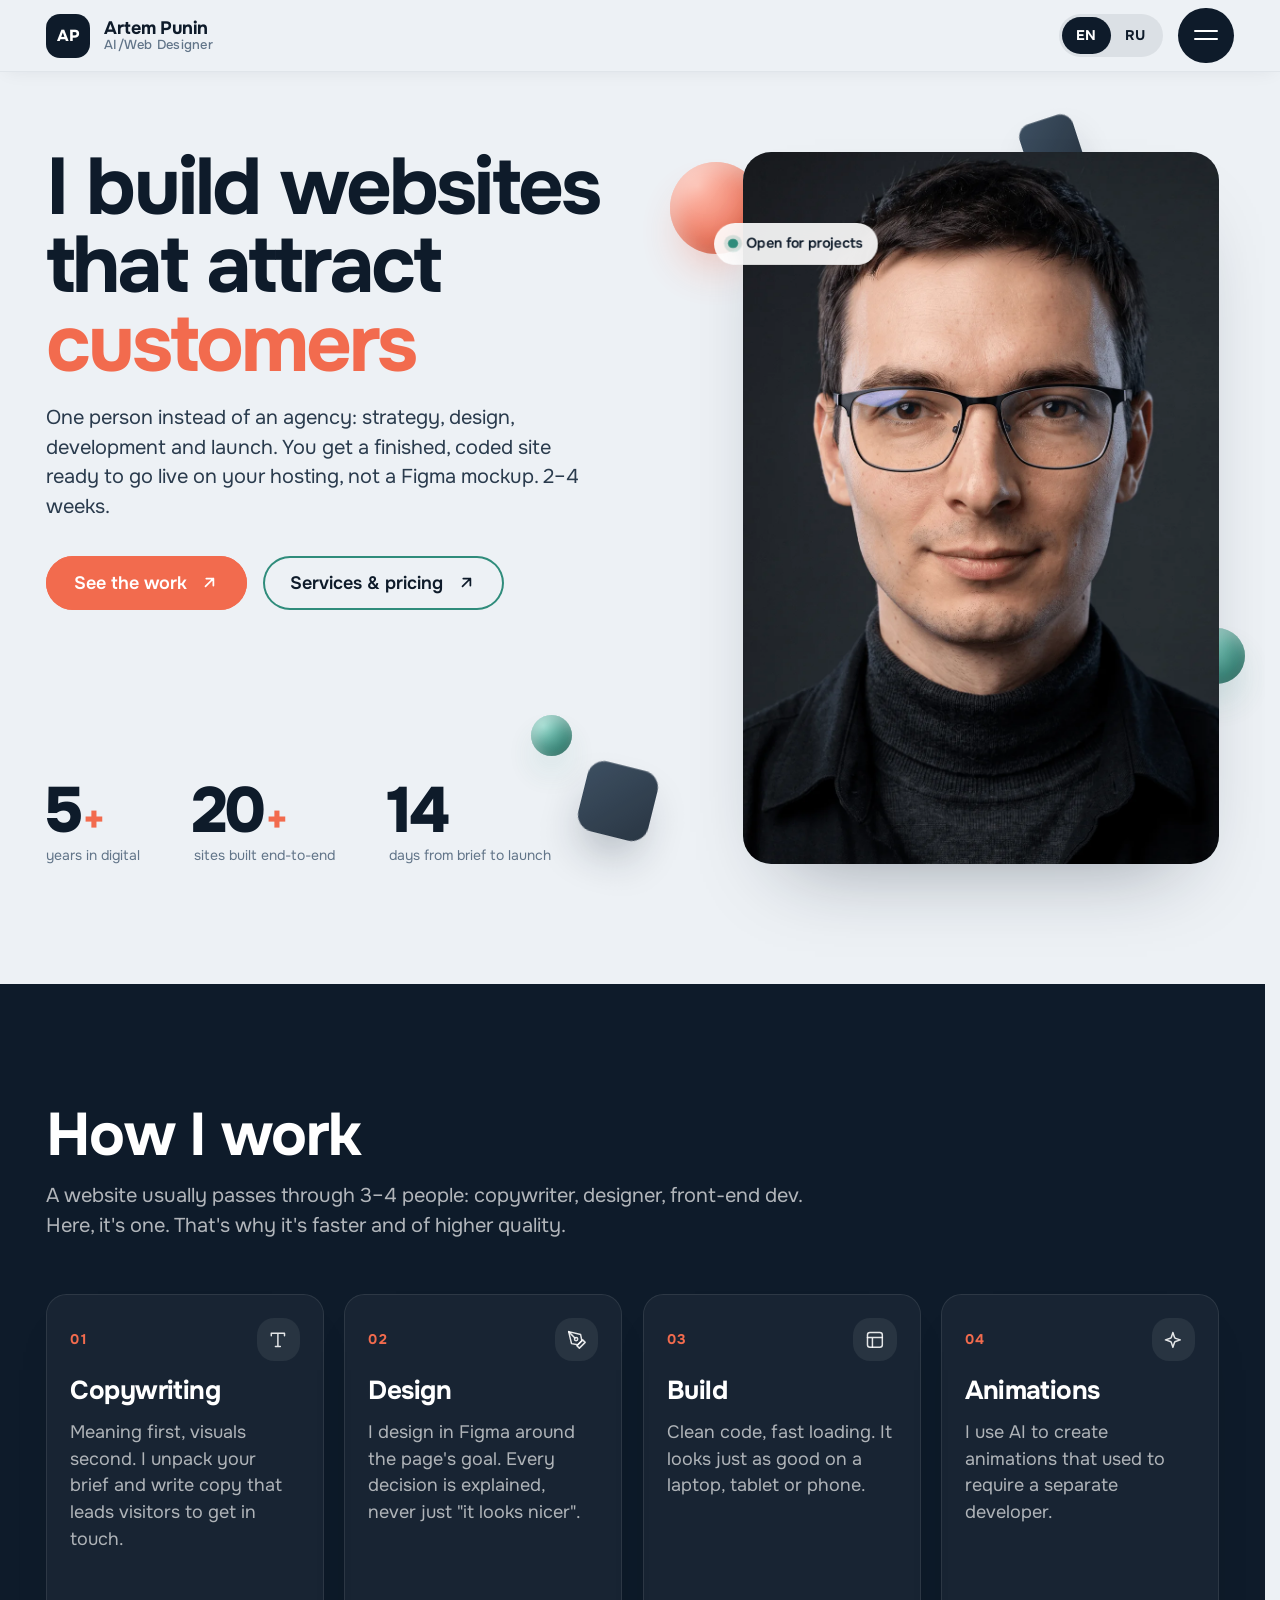
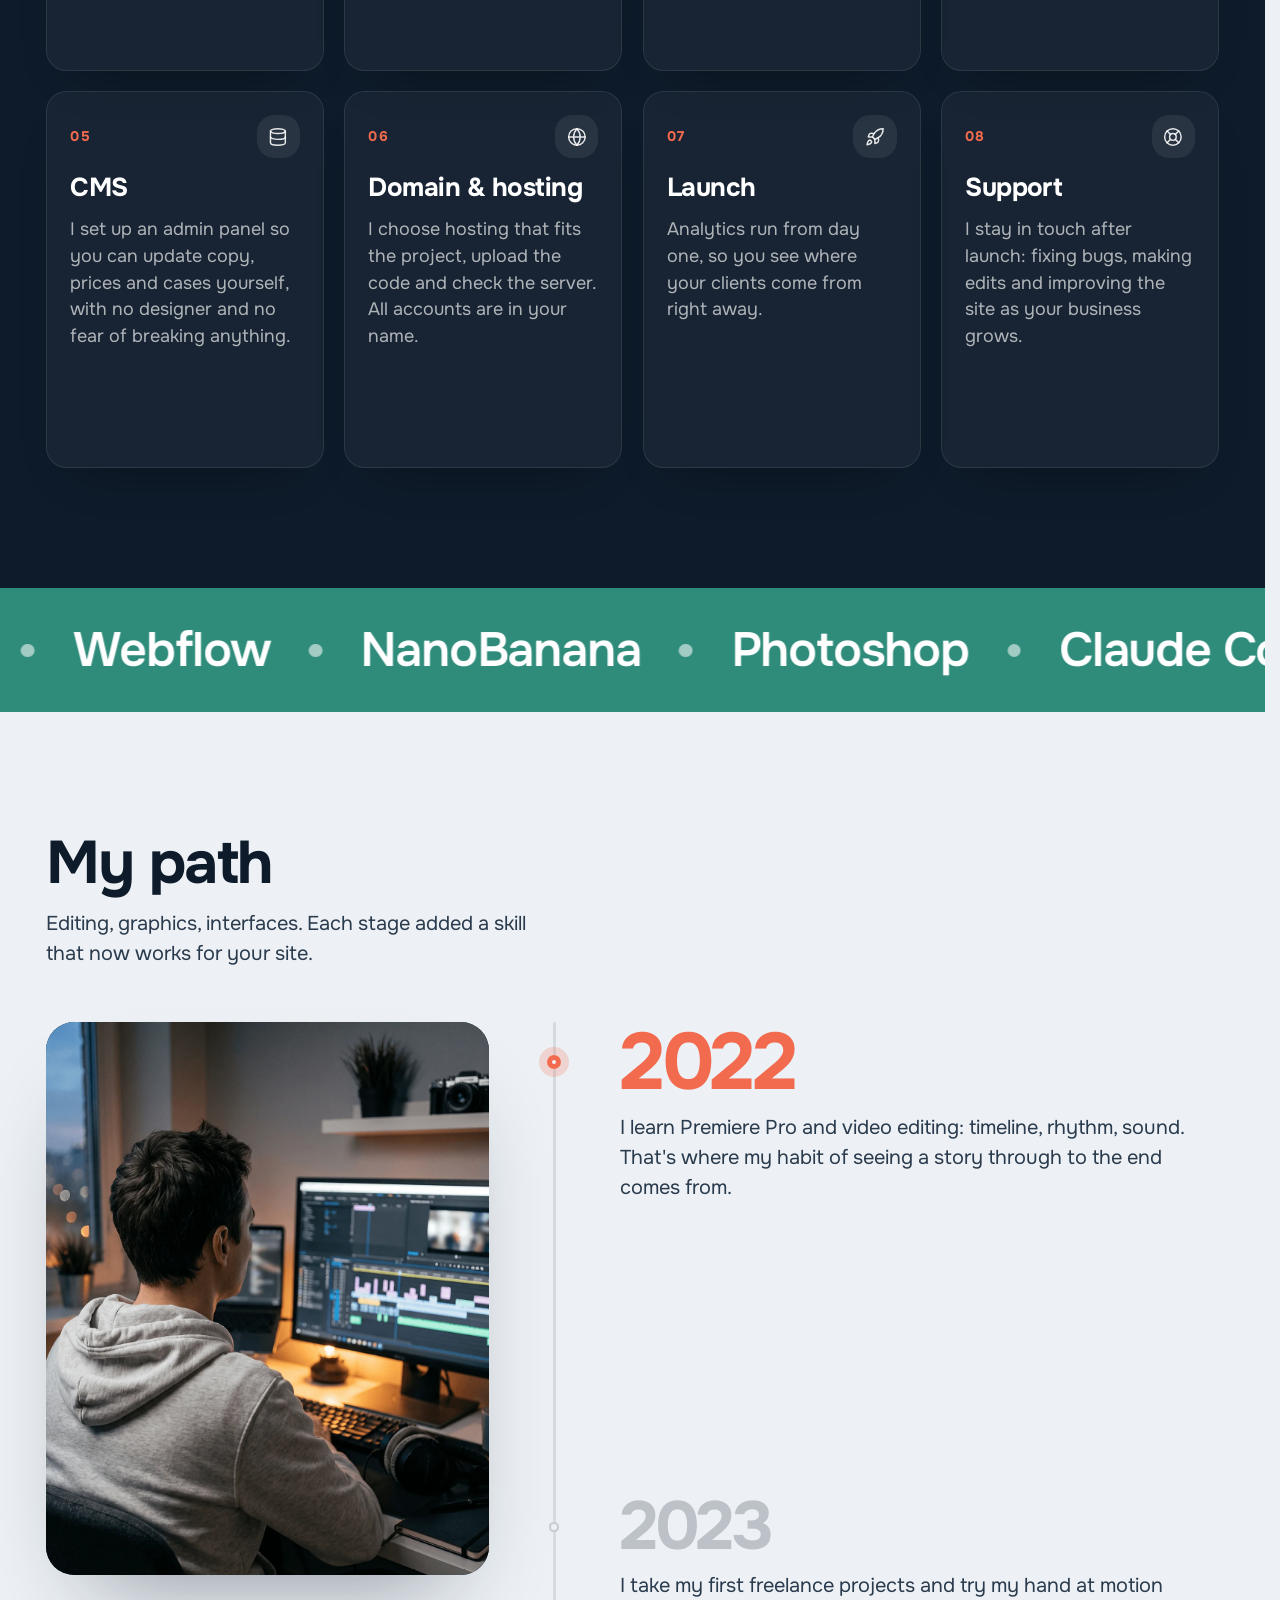
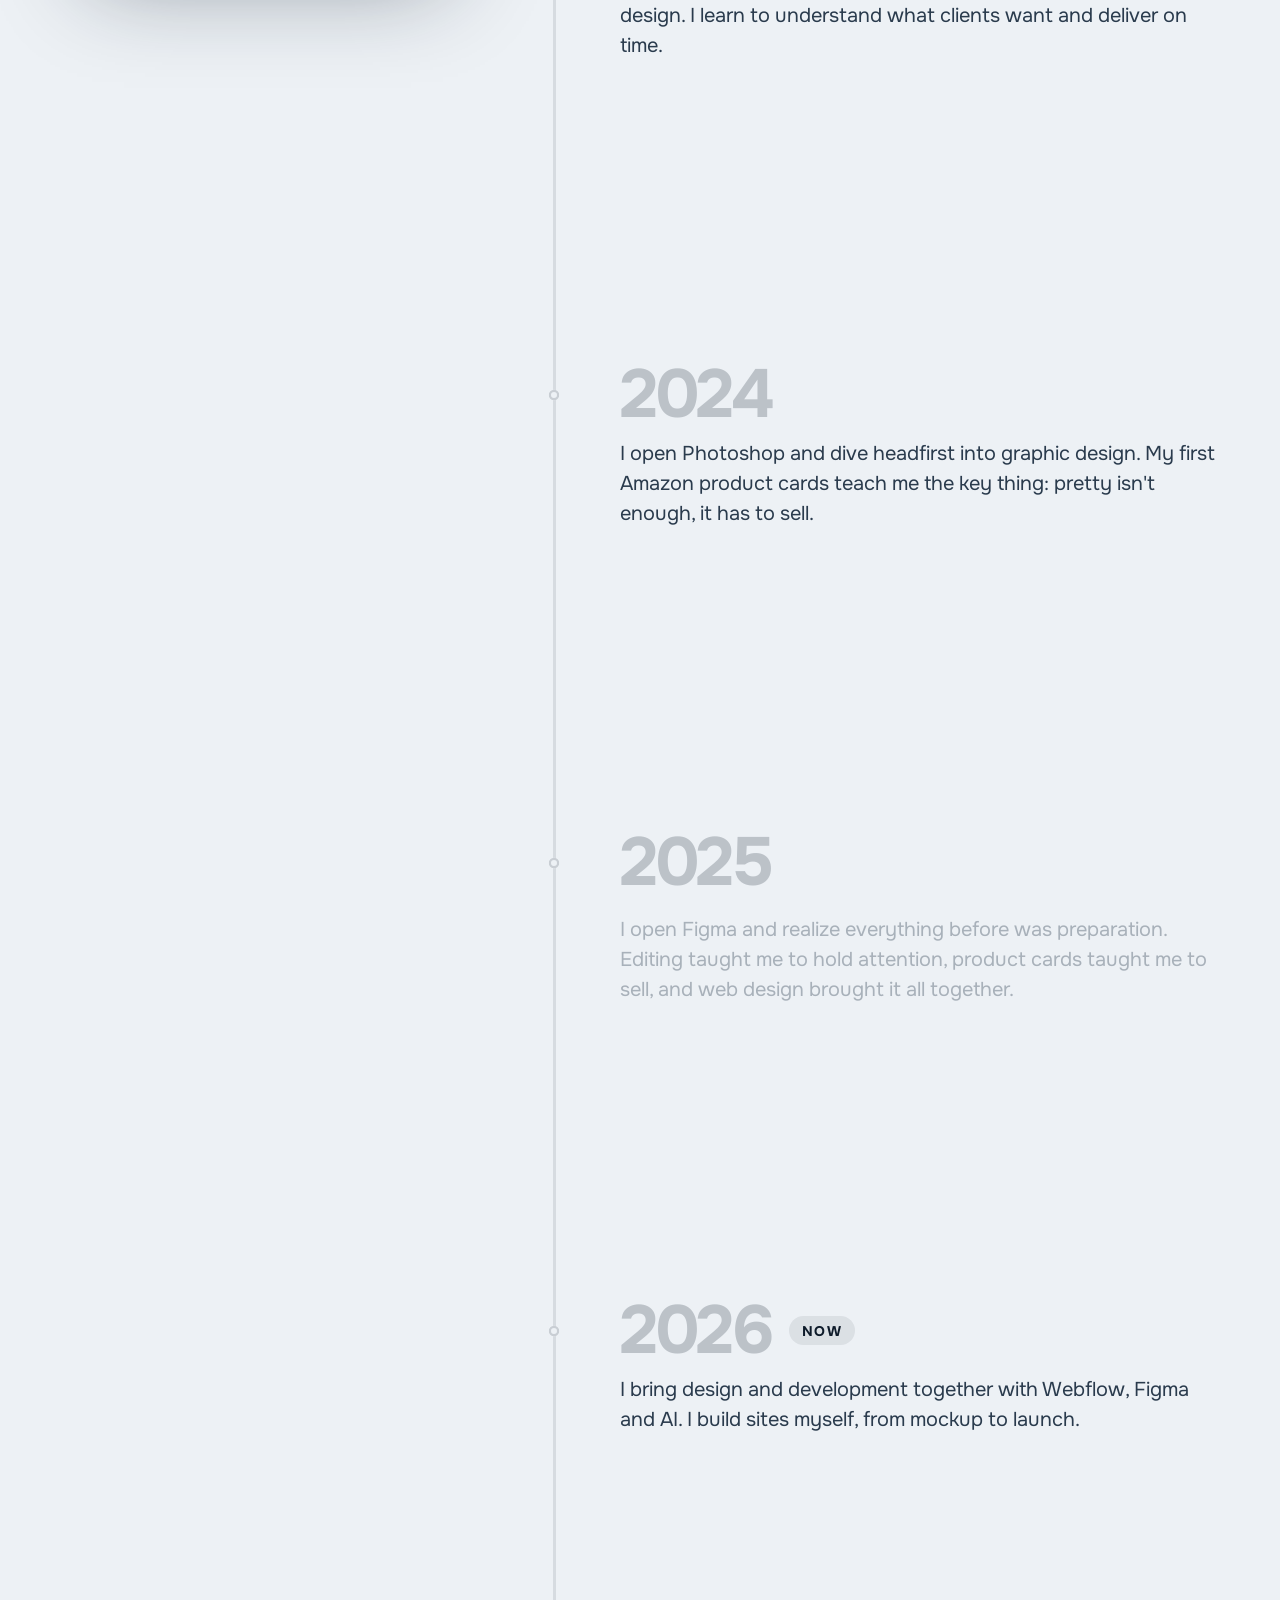
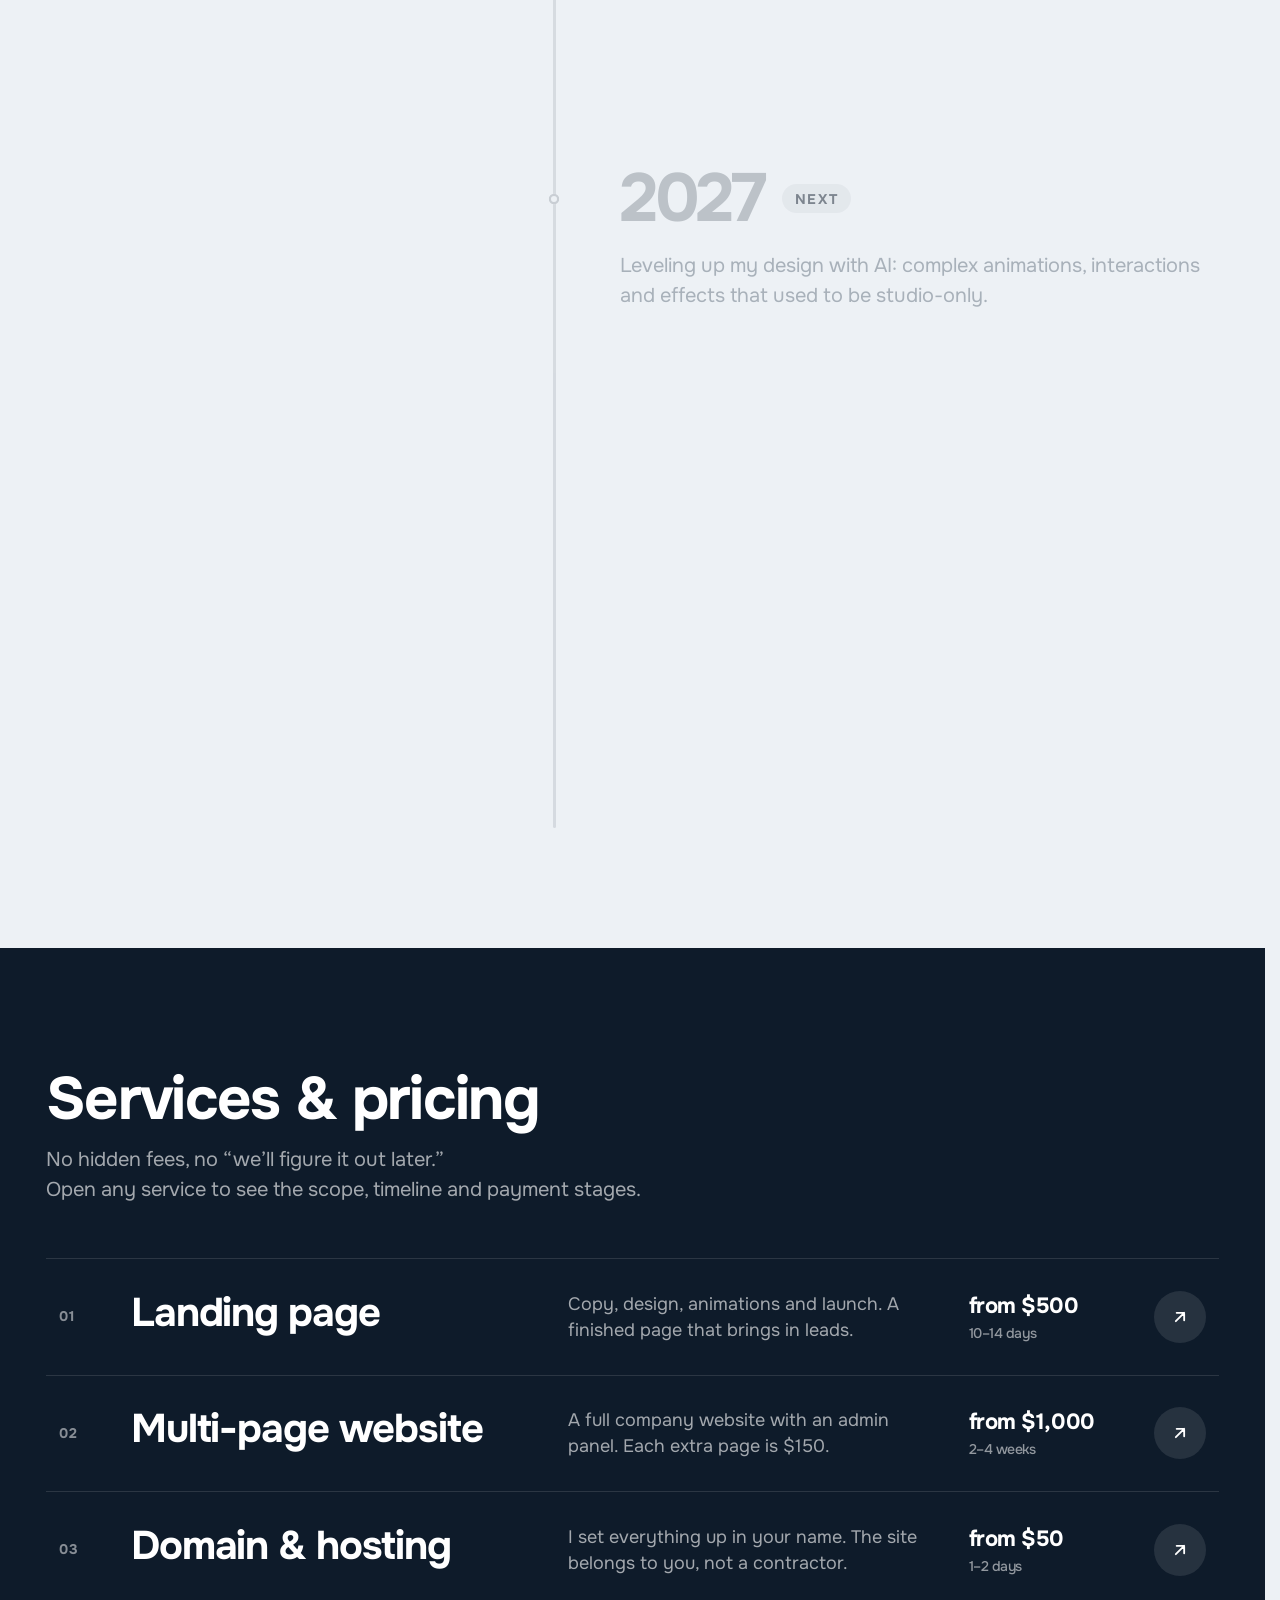
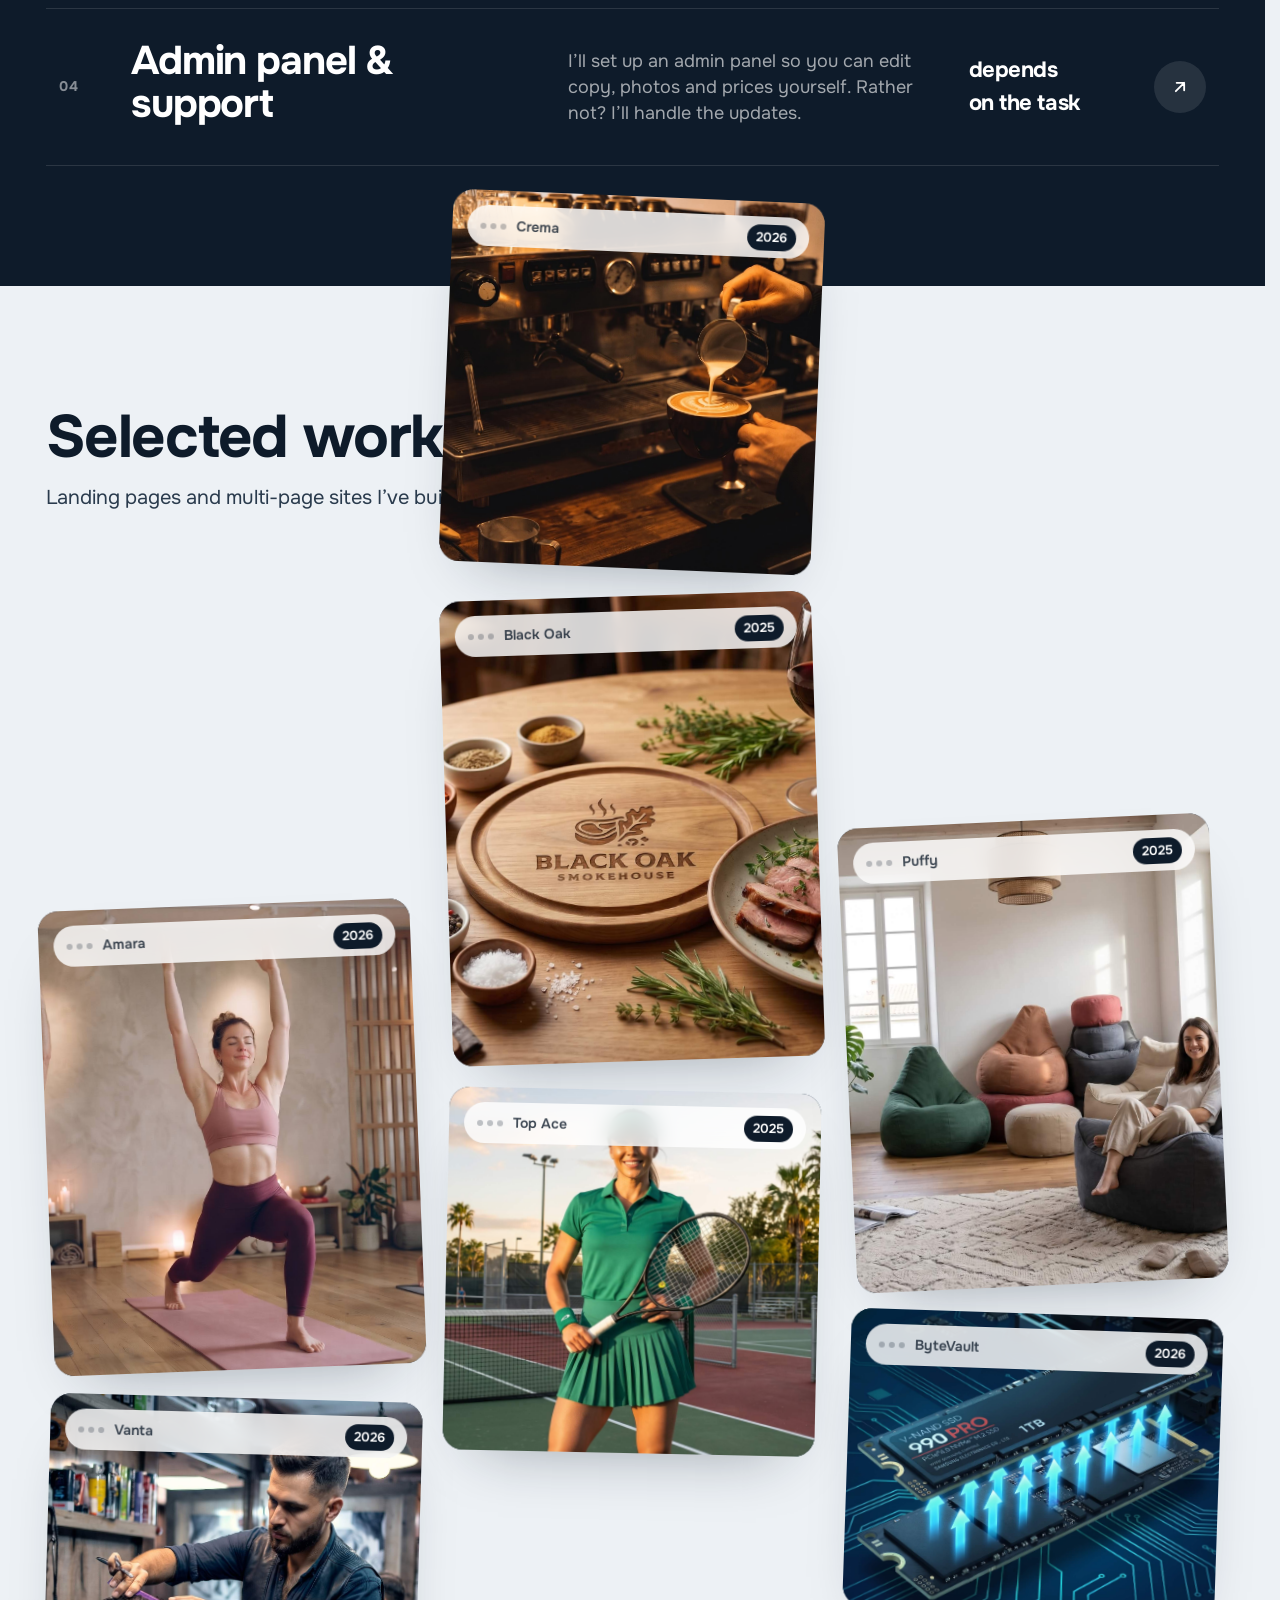
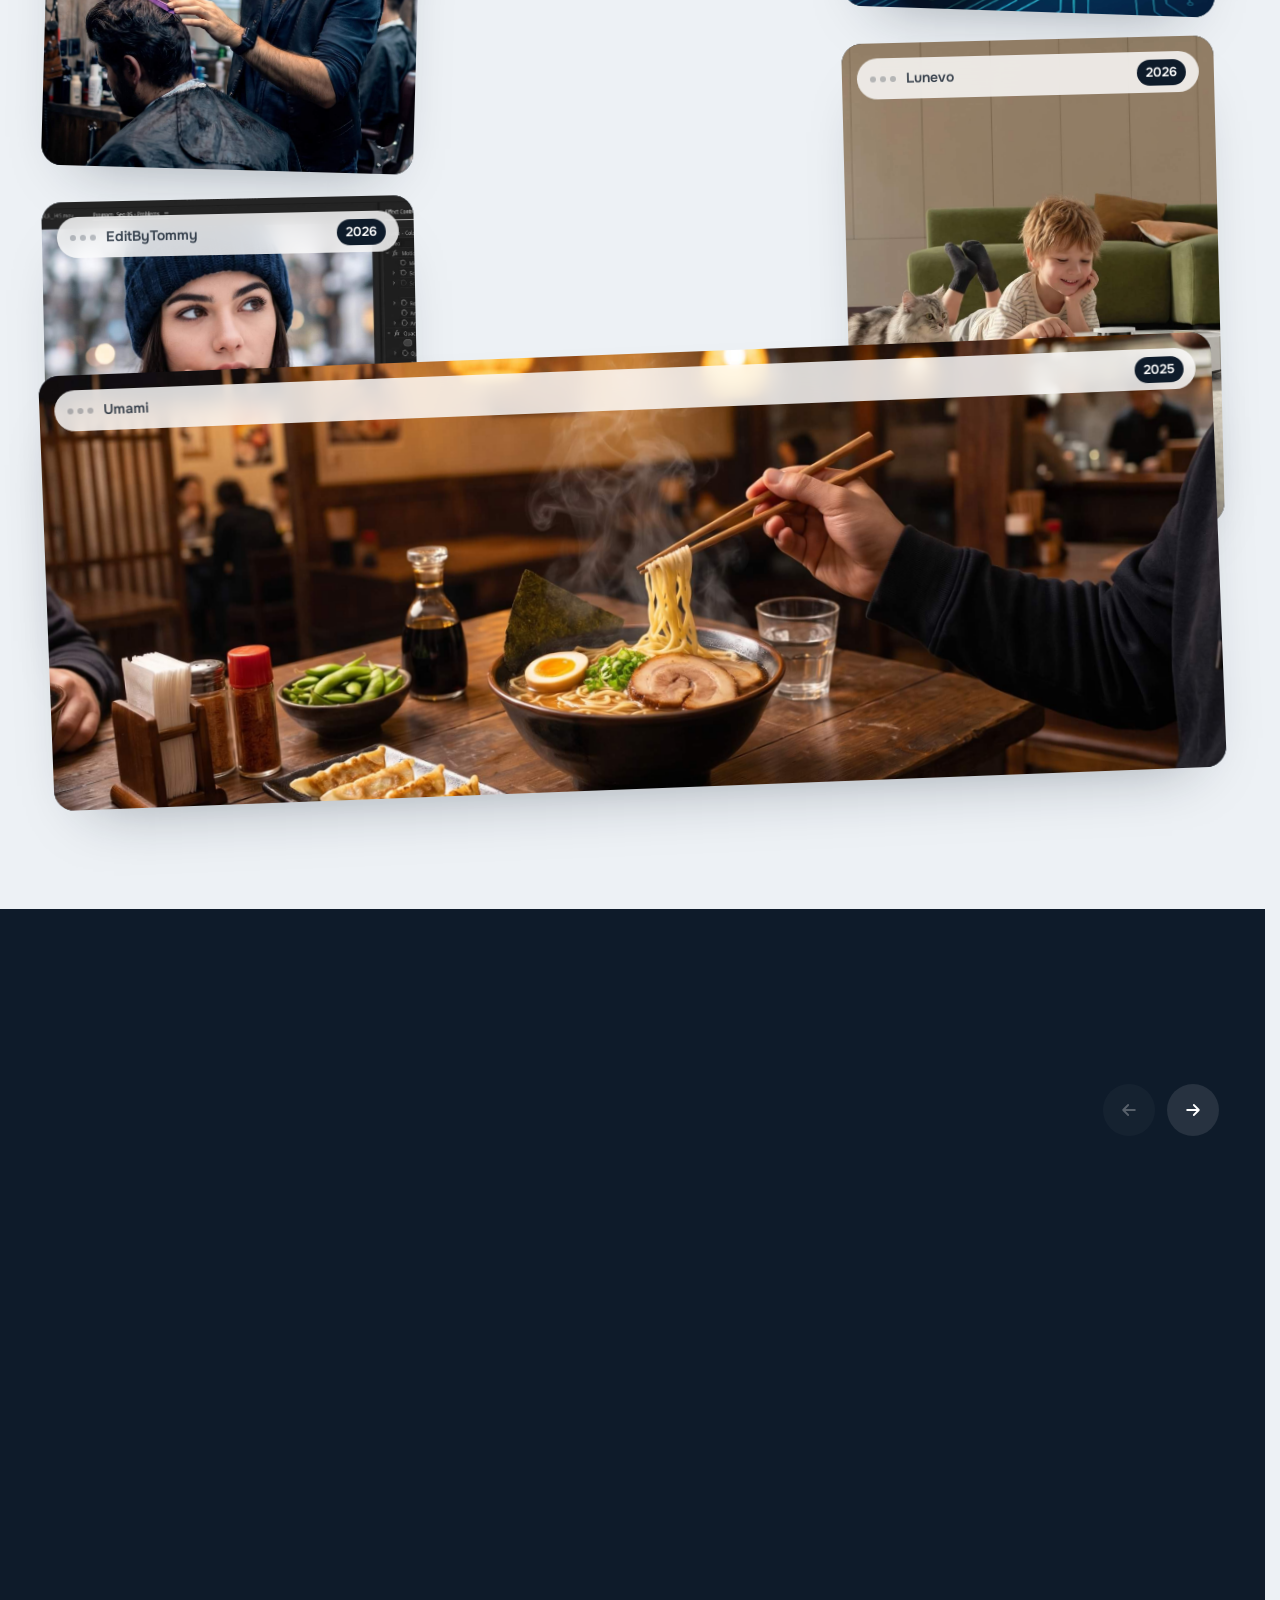
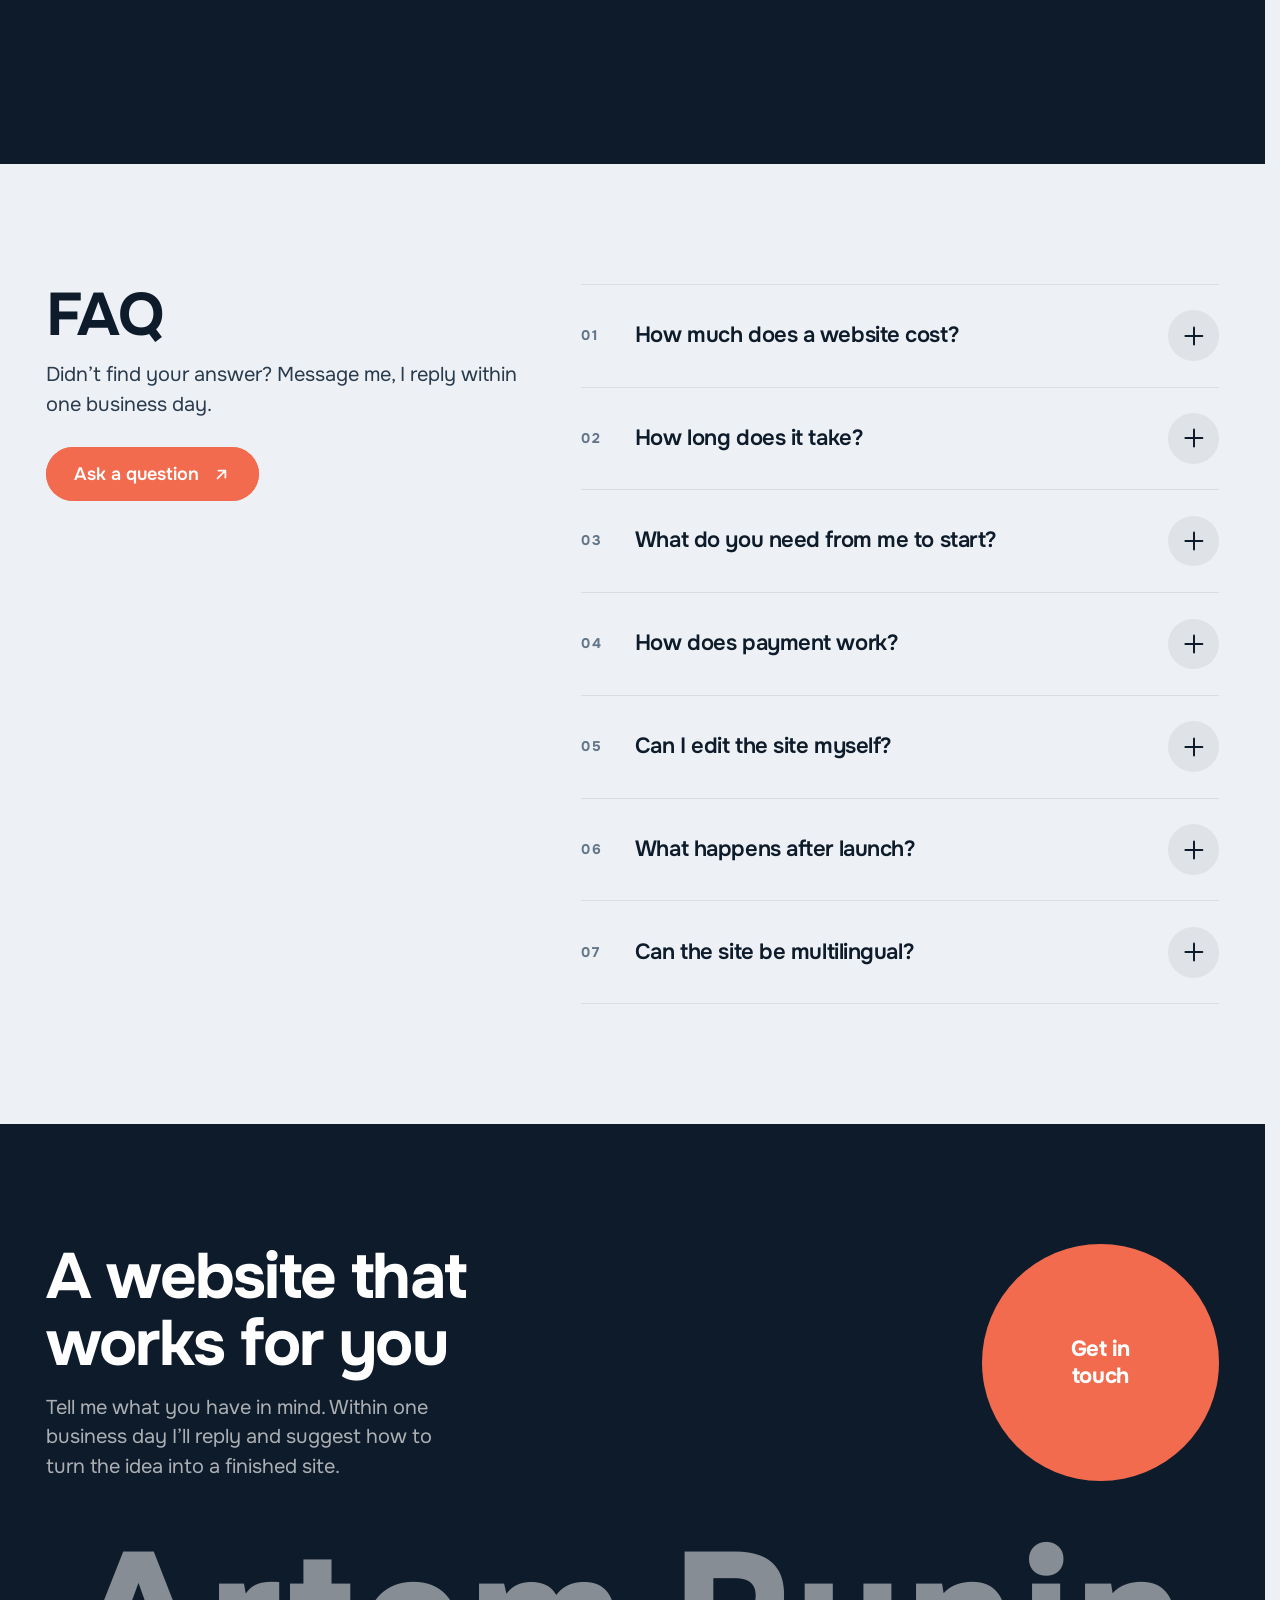
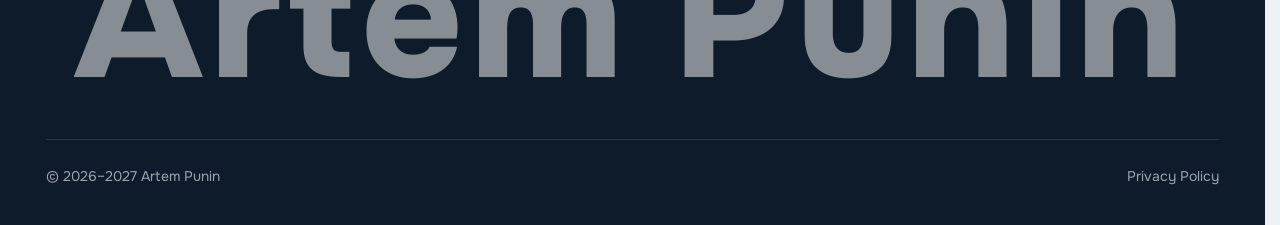
==== commit 35c187f5: "Add files via upload" ====
--- a/index.html
+++ b/index.html
@@ -12,18 +12,18 @@
   <link href="https://fonts.googleapis.com/css2?family=Onest:wght@300..900&display=swap" rel="stylesheet">
 
   <!-- адрес страницы -->
-  <link rel="canonical" href="https://__DOMAIN__/">
-  <link rel="alternate" hreflang="en" href="https://__DOMAIN__/">
-  <link rel="alternate" hreflang="ru" href="https://__DOMAIN__/index-ru.html">
-  <link rel="alternate" hreflang="x-default" href="https://__DOMAIN__/">
+  <link rel="canonical" href="https://artempunin.vercel.app/">
+  <link rel="alternate" hreflang="en" href="https://artempunin.vercel.app/">
+  <link rel="alternate" hreflang="ru" href="https://artempunin.vercel.app/index-ru.html">
+  <link rel="alternate" hreflang="x-default" href="https://artempunin.vercel.app/">
 
   <!-- превью ссылки в мессенджерах и соцсетях -->
   <meta property="og:type" content="website">
   <meta property="og:site_name" content="Artem Punin">
   <meta property="og:title" content="Artem Punin — web designer &amp; no-code developer">
   <meta property="og:description" content="Websites that attract customers: design, build, launch and support.">
-  <meta property="og:url" content="https://__DOMAIN__/">
-  <meta property="og:image" content="https://__DOMAIN__/img/Seo.jpg">
+  <meta property="og:url" content="https://artempunin.vercel.app/">
+  <meta property="og:image" content="https://artempunin.vercel.app/img/Seo.jpg">
   <meta property="og:image:width" content="1200">
   <meta property="og:image:height" content="630">
   <meta property="og:image:alt" content="Artem Punin — web designer &amp; no-code developer">
@@ -32,7 +32,7 @@
   <meta name="twitter:card" content="summary_large_image">
   <meta name="twitter:title" content="Artem Punin — web designer &amp; no-code developer">
   <meta name="twitter:description" content="Websites that attract customers: design, build, launch and support.">
-  <meta name="twitter:image" content="https://__DOMAIN__/img/Seo.jpg">
+  <meta name="twitter:image" content="https://artempunin.vercel.app/img/Seo.jpg">
 
   <!-- иконки: favicon векторный; манифест и apple-touch подключает main.js на http(s) -->
   <link rel="icon" href="icon.svg" type="image/svg+xml">
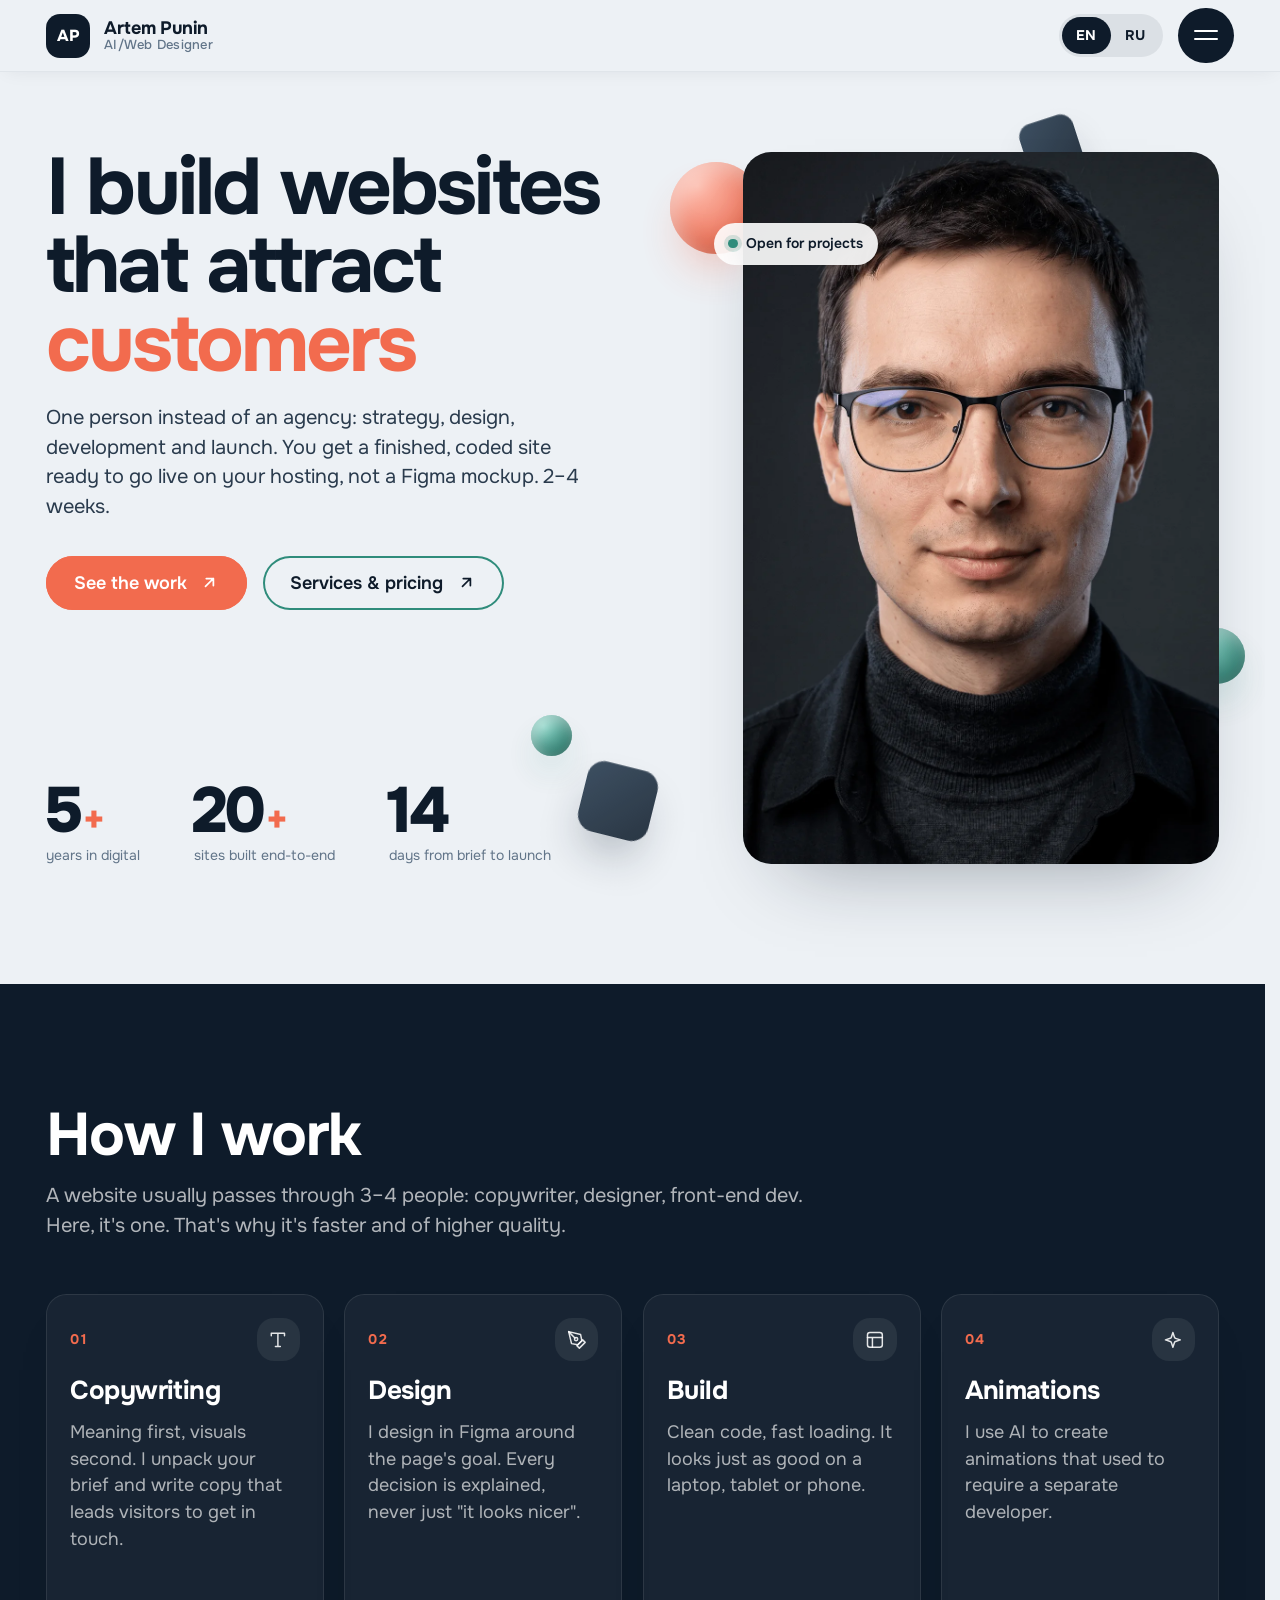
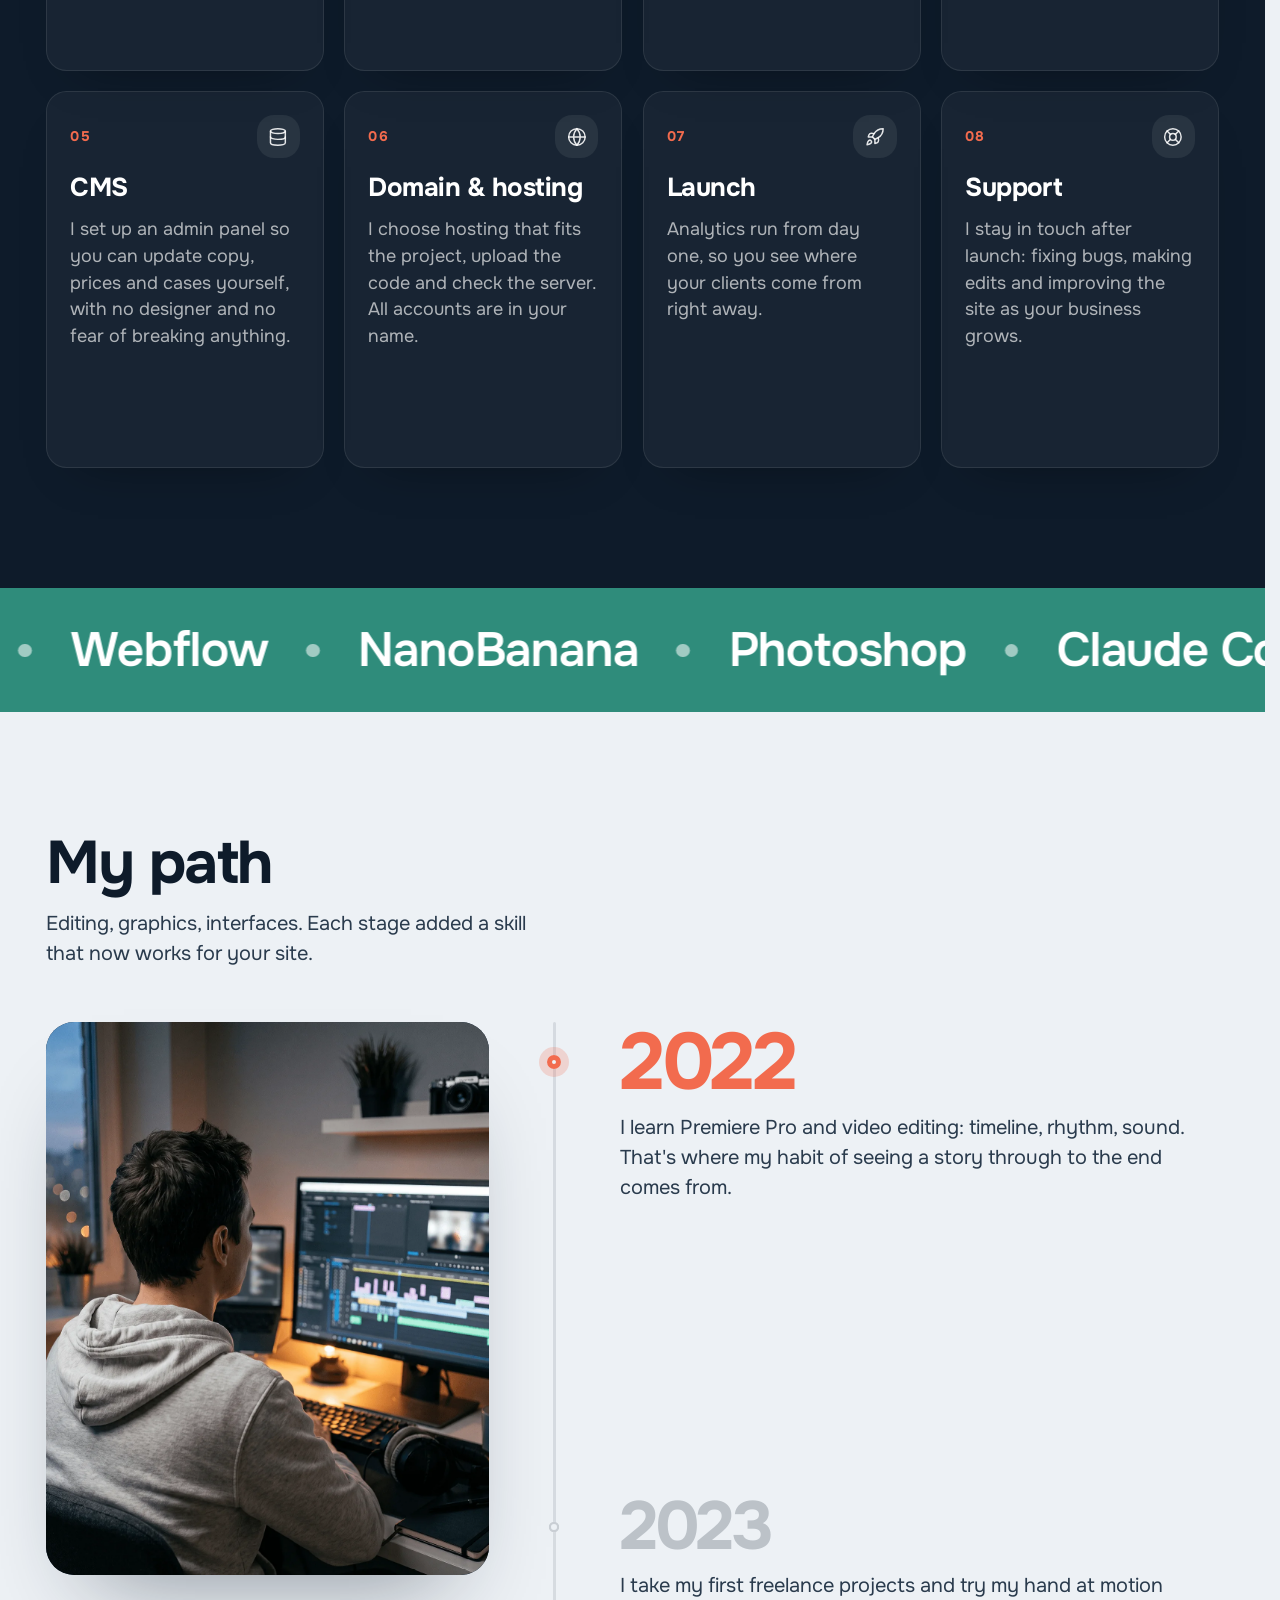
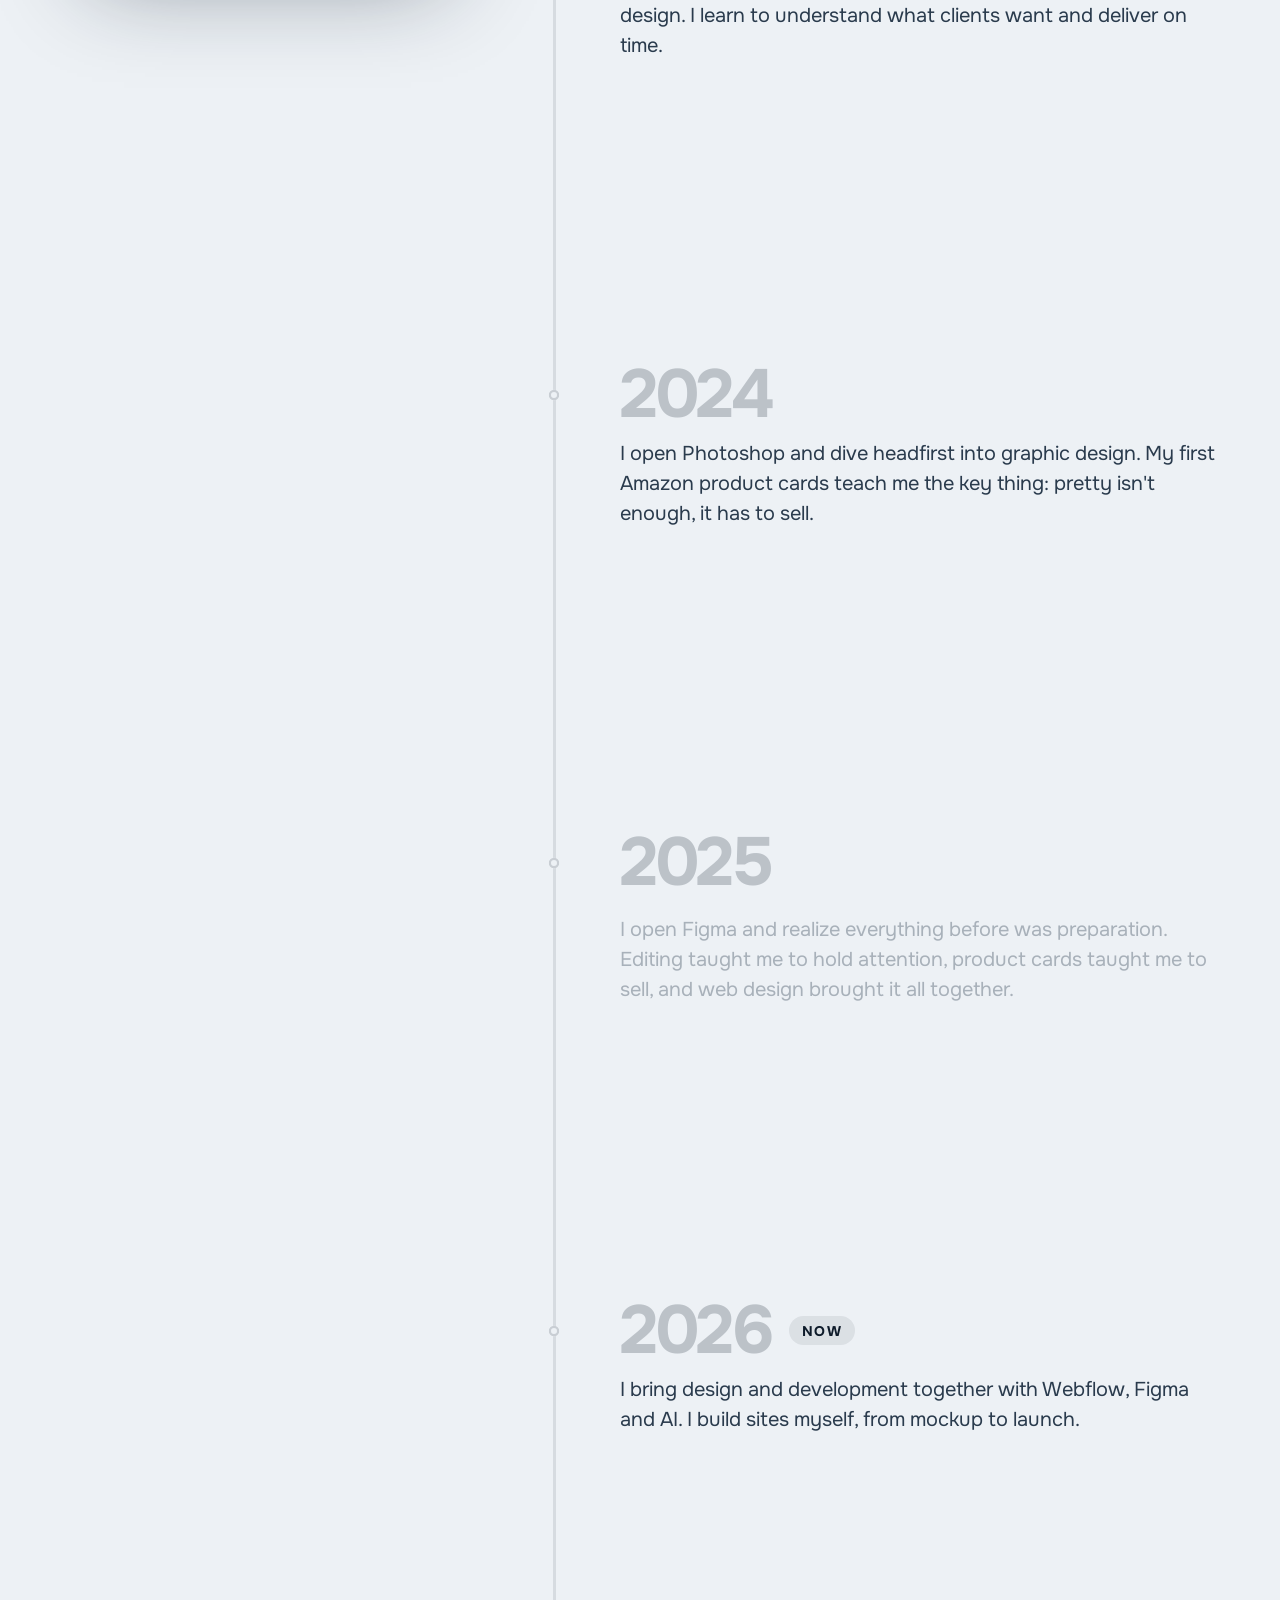
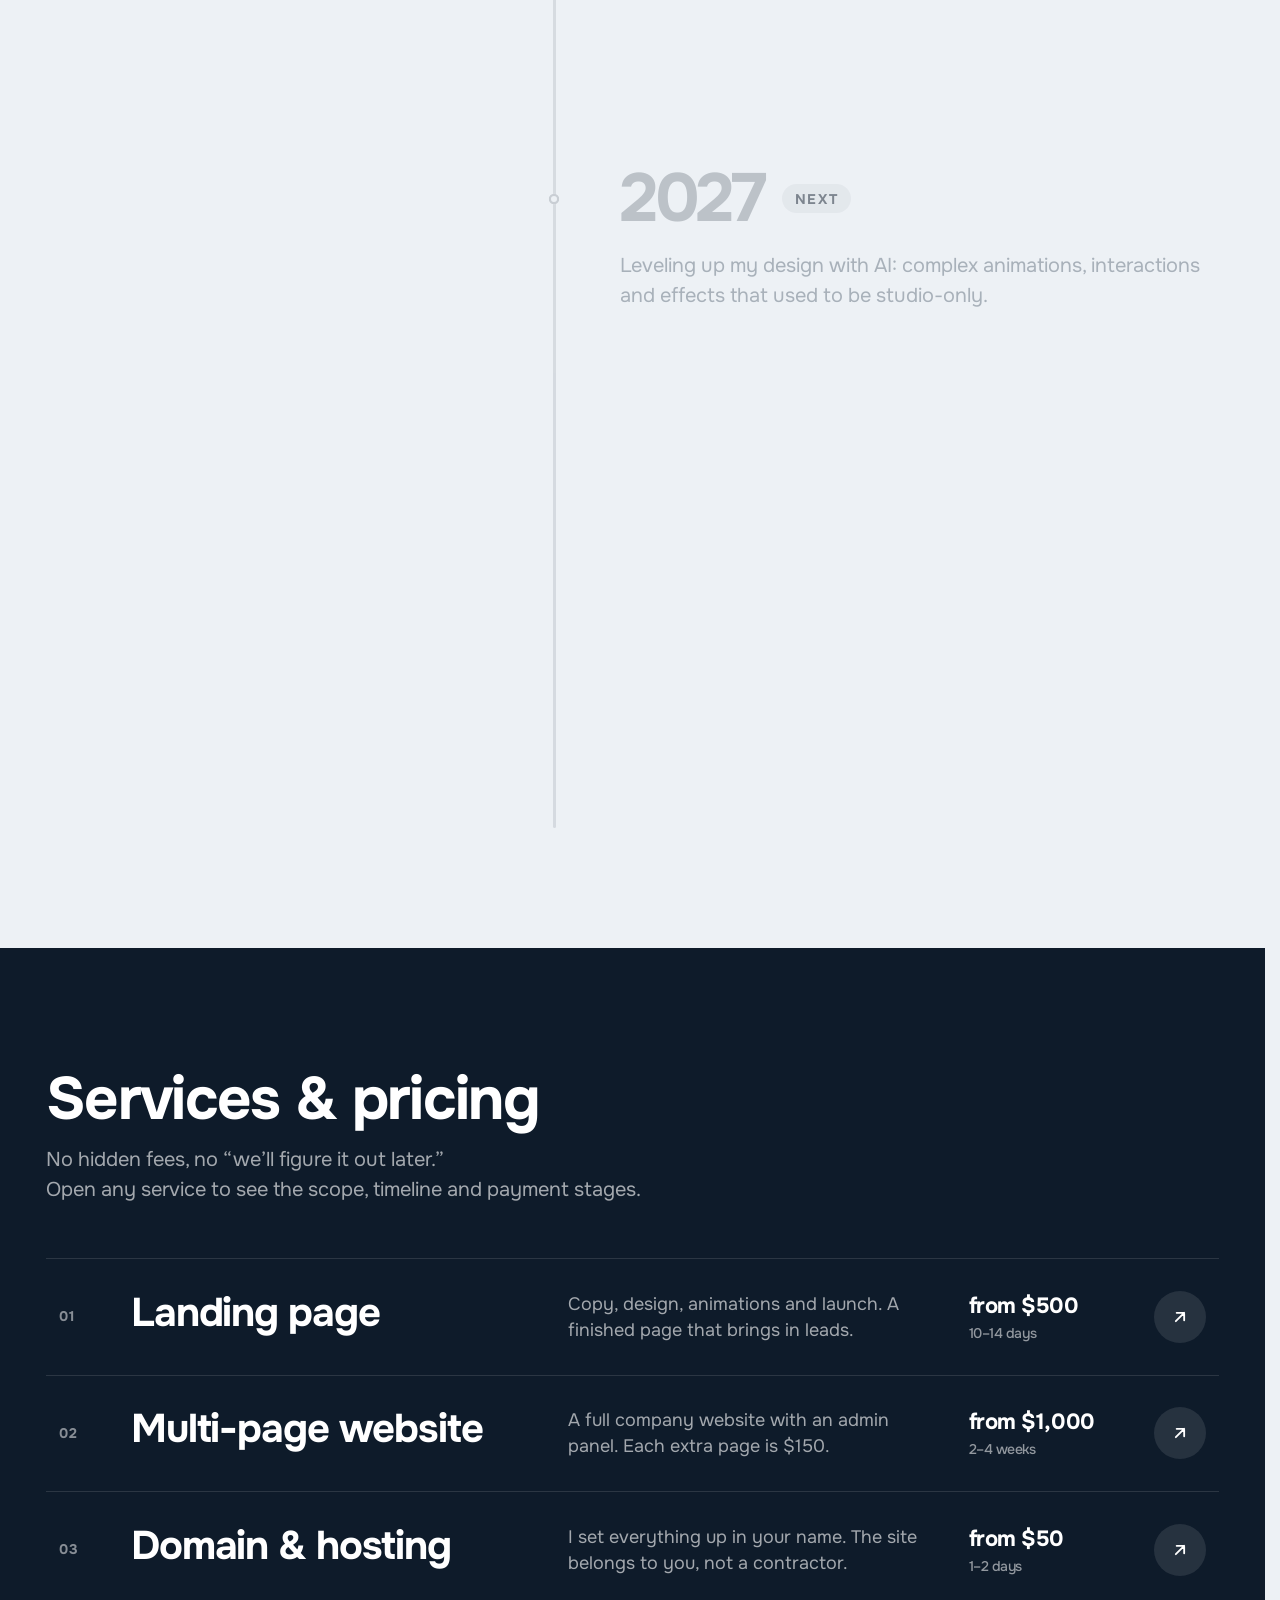
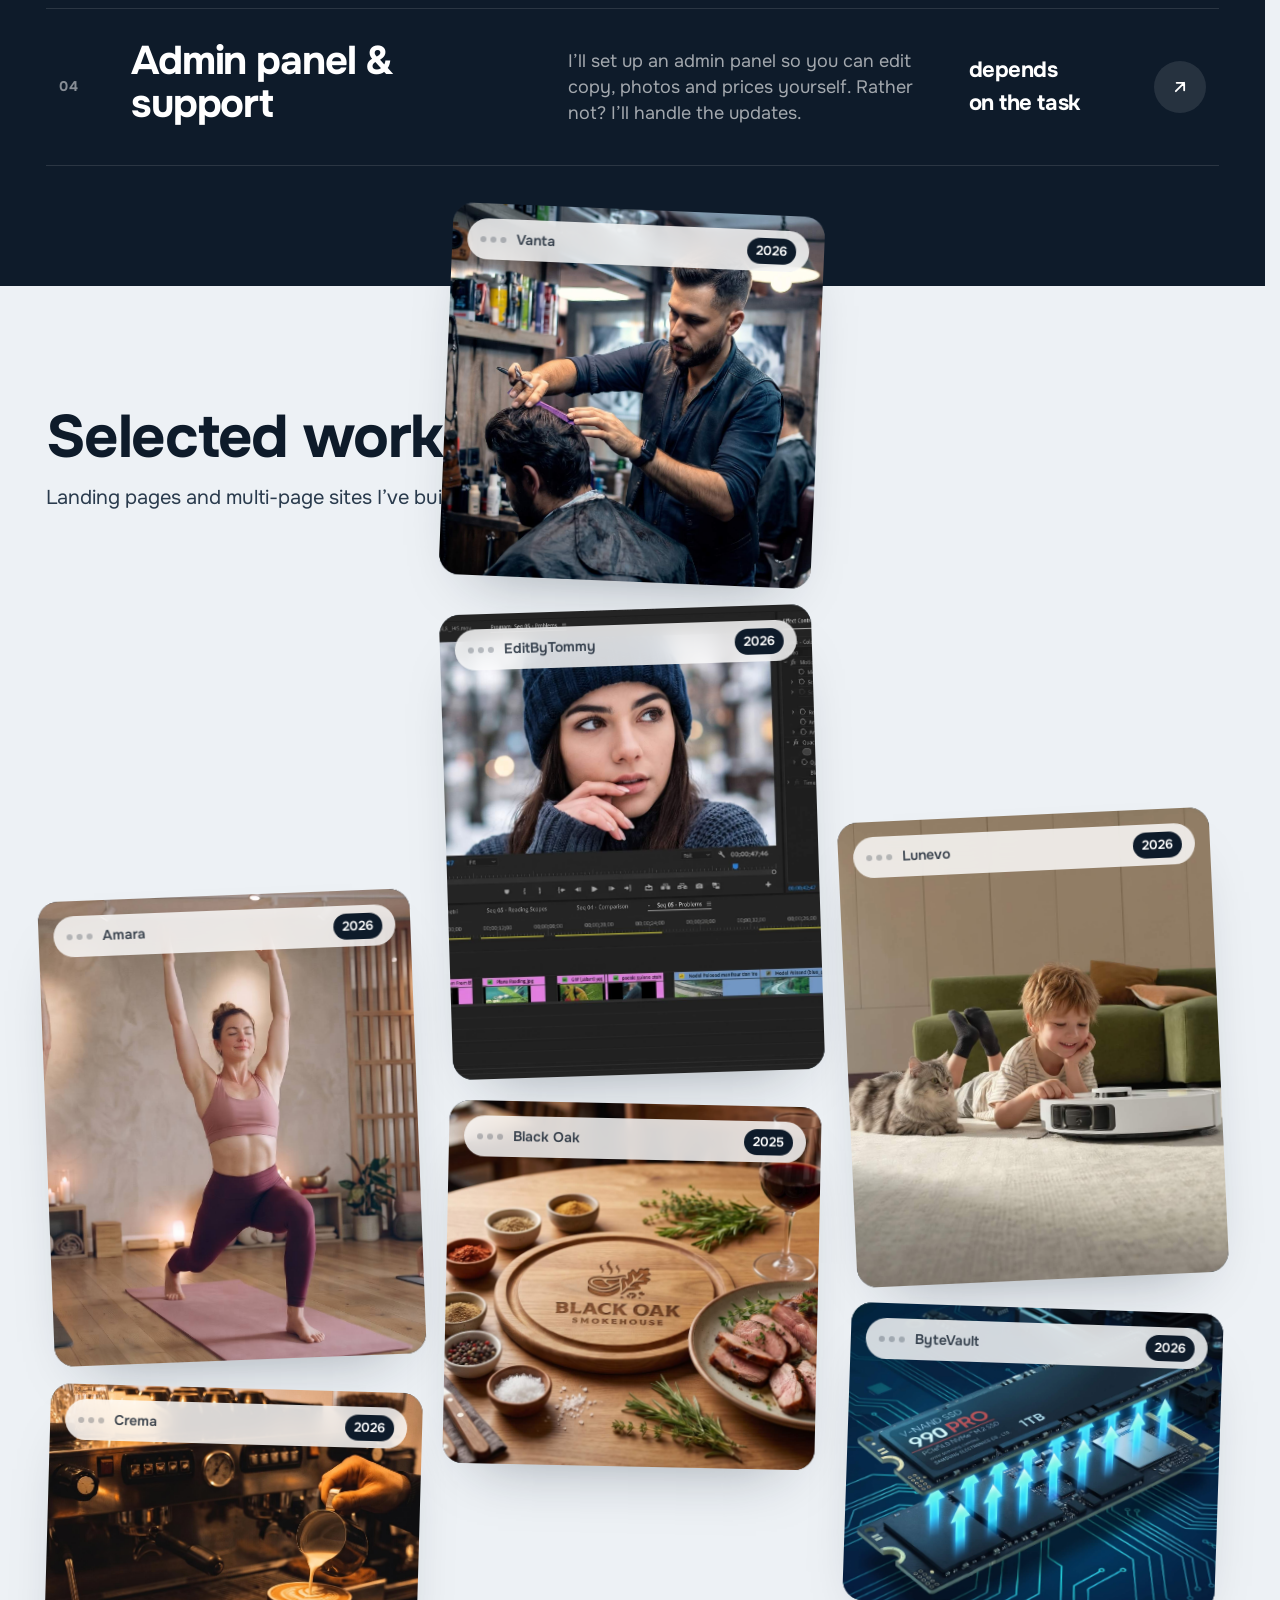
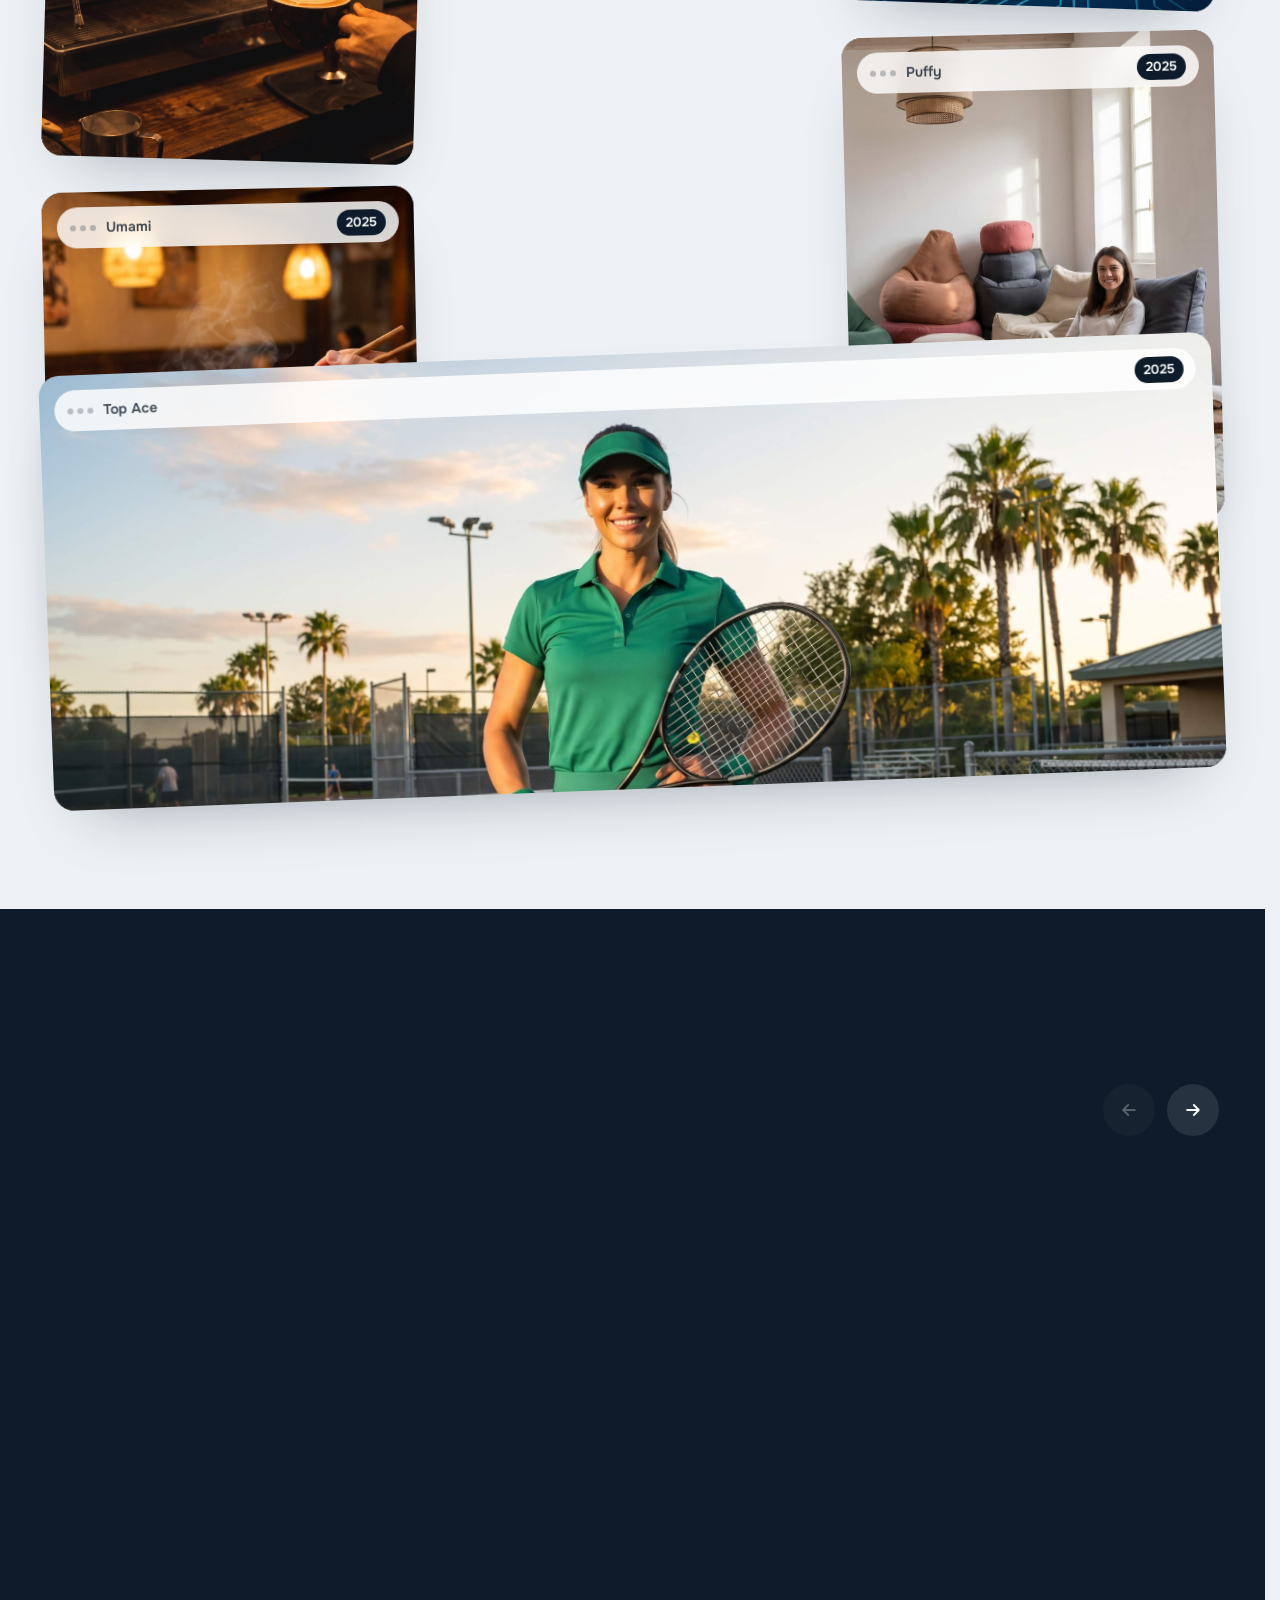
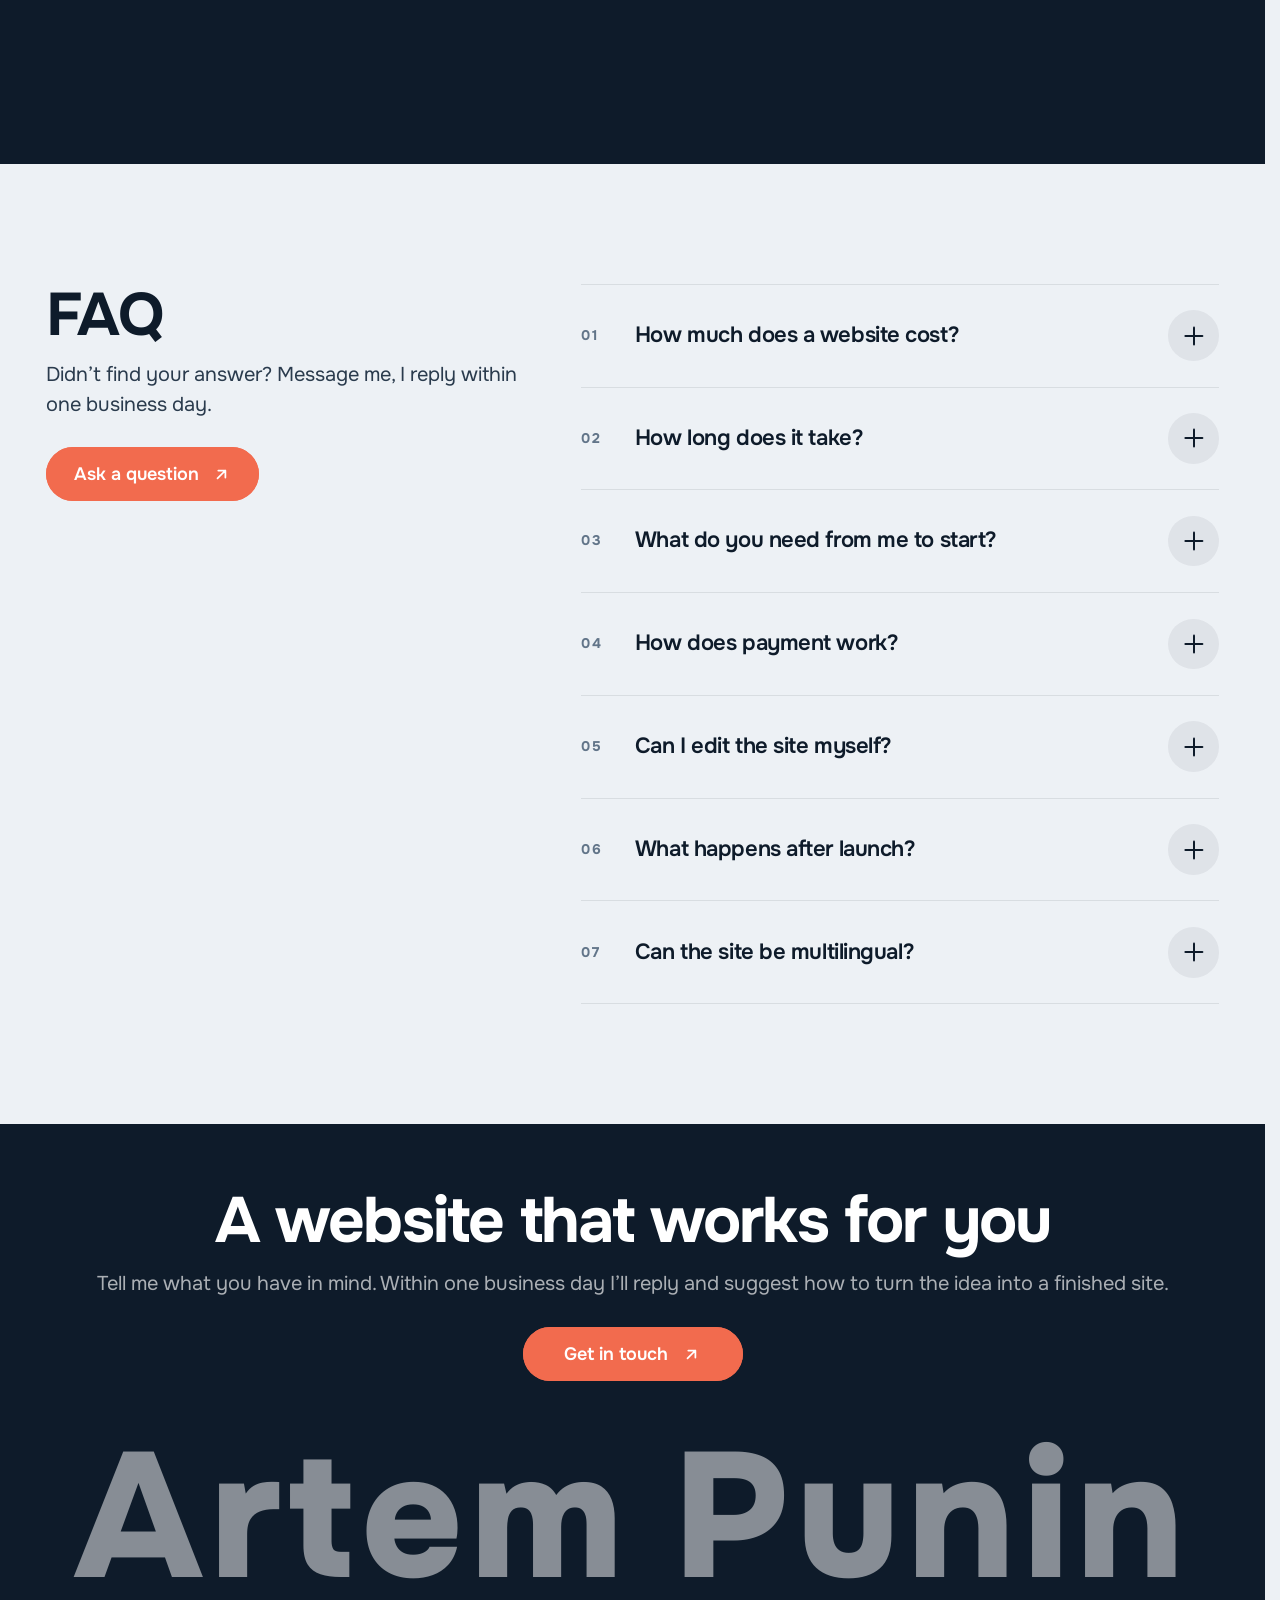
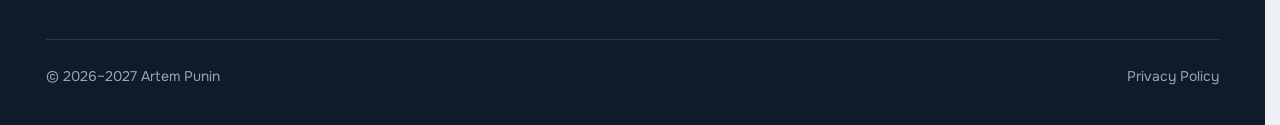
==== commit 6735481b: "Add files via upload" ====
--- a/index.html
+++ b/index.html
@@ -37,6 +37,37 @@
   <!-- иконки: favicon векторный; манифест и apple-touch подключает main.js на http(s) -->
   <link rel="icon" href="icon.svg" type="image/svg+xml">
 
+  <script type="application/ld+json">
+  {
+    "@context": "https://schema.org",
+    "@graph": [
+      {
+        "@type": "Person",
+        "@id": "https://artempunin.vercel.app/#person",
+        "name": "Artem Punin",
+        "url": "https://artempunin.vercel.app/",
+        "jobTitle": "Web designer & no-code developer"
+      },
+      {
+        "@type": "WebSite",
+        "@id": "https://artempunin.vercel.app/#website",
+        "url": "https://artempunin.vercel.app/",
+        "name": "Artem Punin",
+        "inLanguage": ["en", "ru"],
+        "publisher": { "@id": "https://artempunin.vercel.app/#person" }
+      },
+      {
+        "@type": "WebPage",
+        "@id": "https://artempunin.vercel.app/#webpage",
+        "url": "https://artempunin.vercel.app/",
+        "name": "Artem Punin — web designer & no-code developer",
+        "inLanguage": "en",
+        "isPartOf": { "@id": "https://artempunin.vercel.app/#website" },
+        "about": { "@id": "https://artempunin.vercel.app/#person" }
+      }
+    ]
+  }
+  </script>
   <link rel="stylesheet" href="css/style.css">
 </head>
 <body>
@@ -72,9 +103,9 @@
     </ul>
 
     <div class="menu__aside">
-      <a class="menu__cta-circle" href="#" data-stub aria-disabled="true" data-magnetic="0.2">
-        <span>Get in</span>
-        <span>touch</span>
+      <a class="btn btn--primary menu__button" href="#" data-stub aria-disabled="true" data-magnetic>
+        <span>Get in touch</span>
+        <svg viewBox="0 0 24 24" fill="none" stroke="currentColor" stroke-width="2.2" stroke-linecap="round" stroke-linejoin="round" aria-hidden="true"><path d="M7 17 17 7M8 7h9v9"/></svg>
       </a>
     </div>
   </nav>
@@ -401,7 +432,7 @@
 
       <div class="cases__grid">
         <div class="cases__col">
-          <a class="case" href="#" data-case="1" data-stub="This project link is coming here very soon" aria-disabled="true" data-reveal>
+          <a class="case" href="https://amara-peach.vercel.app/" target="_blank" rel="noopener noreferrer" data-case="1" style="--case-order: 1" data-reveal>
             <img class="case__img" src="img/1_Amara.jpg" alt="Amara" loading="lazy">
             <span class="case__glare" aria-hidden="true"></span>
             <div class="case__bar" aria-hidden="true"><span class="case__dots"><i></i><i></i><i></i></span><span class="case__url">Amara</span><span class="case__year">2026</span></div>
@@ -411,7 +442,29 @@
             </div>
           </a>
 
-          <a class="case case--square" href="#" data-case="4" data-stub="This project link is coming here very soon" aria-disabled="true" data-reveal>
+          <a class="case case--square" href="https://crema-alpha.vercel.app/" target="_blank" rel="noopener noreferrer" data-case="2" style="--case-order: 4" data-reveal>
+            <img class="case__img" src="img/2_Crema.jpg" alt="Crema" loading="lazy">
+            <span class="case__glare" aria-hidden="true"></span>
+            <div class="case__bar" aria-hidden="true"><span class="case__dots"><i></i><i></i><i></i></span><span class="case__url">Crema</span><span class="case__year">2026</span></div>
+            <div class="case__info">
+              <h3 class="case__title">Coffee · Landing</h3>
+              <p class="case__desc">Coffee shop site: menu, roasting and pickup.</p>
+            </div>
+          </a>
+
+          <a class="case" href="https://umami-ten-psi-68.vercel.app/" target="_blank" rel="noopener noreferrer" data-case="10" style="--case-order: 7" data-reveal>
+            <img class="case__img" src="img/10_Umami.jpg" alt="Umami" loading="lazy">
+            <span class="case__glare" aria-hidden="true"></span>
+            <div class="case__bar" aria-hidden="true"><span class="case__dots"><i></i><i></i><i></i></span><span class="case__url">Umami</span><span class="case__year">2025</span></div>
+            <div class="case__info">
+              <h3 class="case__title">Ramen · Delivery</h3>
+              <p class="case__desc">Ramen and bowl delivery: menu, cart and a two-minute checkout.</p>
+            </div>
+          </a>
+        </div>
+
+        <div class="cases__col">
+          <a class="case case--square" href="https://vanta-vert-beta.vercel.app/" target="_blank" rel="noopener noreferrer" data-case="4" style="--case-order: 2" data-reveal>
             <img class="case__img" src="img/4_Vanta.jpg" alt="Vanta" loading="lazy">
             <span class="case__glare" aria-hidden="true"></span>
             <div class="case__bar" aria-hidden="true"><span class="case__dots"><i></i><i></i><i></i></span><span class="case__url">Vanta</span><span class="case__year">2026</span></div>
@@ -421,7 +474,7 @@
             </div>
           </a>
 
-          <a class="case" href="#" data-case="7" data-stub="This project link is coming here very soon" aria-disabled="true" data-reveal>
+          <a class="case" href="https://editbytommy.vercel.app/" target="_blank" rel="noopener noreferrer" data-case="7" style="--case-order: 5" data-reveal>
             <img class="case__img" src="img/7_EditByTommy.jpg" alt="EditByTommy" loading="lazy">
             <span class="case__glare" aria-hidden="true"></span>
             <div class="case__bar" aria-hidden="true"><span class="case__dots"><i></i><i></i><i></i></span><span class="case__url">EditByTommy</span><span class="case__year">2026</span></div>
@@ -430,20 +483,8 @@
               <p class="case__desc">Premiere Pro editing course: lessons, practice and reviews.</p>
             </div>
           </a>
-        </div>
-
-        <div class="cases__col">
-          <a class="case case--square" href="#" data-case="2" data-stub="This project link is coming here very soon" aria-disabled="true" data-reveal>
-            <img class="case__img" src="img/2_Crema.jpg" alt="Crema" loading="lazy">
-            <span class="case__glare" aria-hidden="true"></span>
-            <div class="case__bar" aria-hidden="true"><span class="case__dots"><i></i><i></i><i></i></span><span class="case__url">Crema</span><span class="case__year">2026</span></div>
-            <div class="case__info">
-              <h3 class="case__title">Coffee · Landing</h3>
-              <p class="case__desc">Coffee shop site: menu, roasting and pickup.</p>
-            </div>
-          </a>
-
-          <a class="case" href="#" data-case="5" data-stub="This project link is coming here very soon" aria-disabled="true" data-reveal>
+
+          <a class="case case--wide" href="https://black-oak-sigma.vercel.app/" target="_blank" rel="noopener noreferrer" data-case="5" style="--case-order: 8" data-reveal>
             <img class="case__img" src="img/5_Black Oak.jpg" alt="Black Oak" loading="lazy">
             <span class="case__glare" aria-hidden="true"></span>
             <div class="case__bar" aria-hidden="true"><span class="case__dots"><i></i><i></i><i></i></span><span class="case__url">Black Oak</span><span class="case__year">2025</span></div>
@@ -452,20 +493,30 @@
               <p class="case__desc">Smokehouse site: smoked meat, grill kits and city-wide delivery.</p>
             </div>
           </a>
-
-          <a class="case case--wide" href="#" data-case="8" data-stub="This project link is coming here very soon" aria-disabled="true" data-reveal>
-            <img class="case__img" src="img/8_TopAce.jpg" alt="Top Ace" loading="lazy">
+        </div>
+
+        <div class="cases__col">
+          <a class="case" href="https://lunevo.vercel.app/" target="_blank" rel="noopener noreferrer" data-case="9" style="--case-order: 3" data-reveal>
+            <img class="case__img" src="img/9_Lunevo.jpg" alt="Lunevo" loading="lazy">
             <span class="case__glare" aria-hidden="true"></span>
-            <div class="case__bar" aria-hidden="true"><span class="case__dots"><i></i><i></i><i></i></span><span class="case__url">Top Ace</span><span class="case__year">2025</span></div>
+            <div class="case__bar" aria-hidden="true"><span class="case__dots"><i></i><i></i><i></i></span><span class="case__url">Lunevo</span><span class="case__year">2026</span></div>
             <div class="case__info">
-              <h3 class="case__title">Tennis · Coaching</h3>
-              <p class="case__desc">Tennis coach website: lessons, programme and booking.</p>
-            </div>
-          </a>
-        </div>
-
-        <div class="cases__col">
-          <a class="case" href="#" data-case="3" data-stub="This project link is coming here very soon" aria-disabled="true" data-reveal>
+              <h3 class="case__title">Home tech · Shop</h3>
+              <p class="case__desc">Robot vacuum store: match by home, delivery and warranty.</p>
+            </div>
+          </a>
+
+          <a class="case case--wide" href="https://bytevault-kappa.vercel.app/" target="_blank" rel="noopener noreferrer" data-case="6" style="--case-order: 6" data-reveal>
+            <img class="case__img" src="img/6_ByteVault.jpg" alt="ByteVault" loading="lazy">
+            <span class="case__glare" aria-hidden="true"></span>
+            <div class="case__bar" aria-hidden="true"><span class="case__dots"><i></i><i></i><i></i></span><span class="case__url">ByteVault</span><span class="case__year">2026</span></div>
+            <div class="case__info">
+              <h3 class="case__title">Hardware · Shop</h3>
+              <p class="case__desc">SSD store for laptop and PC upgrades: picking and delivery.</p>
+            </div>
+          </a>
+
+          <a class="case case--square" href="https://puffy-sigma.vercel.app/" target="_blank" rel="noopener noreferrer" data-case="3" style="--case-order: 9" data-reveal>
             <img class="case__img" src="img/3_Puffy.jpg" alt="Puffy" loading="lazy">
             <span class="case__glare" aria-hidden="true"></span>
             <div class="case__bar" aria-hidden="true"><span class="case__dots"><i></i><i></i><i></i></span><span class="case__url">Puffy</span><span class="case__year">2025</span></div>
@@ -474,35 +525,15 @@
               <p class="case__desc">Pouf store: colours, fabrics and nationwide delivery.</p>
             </div>
           </a>
-
-          <a class="case case--wide" href="#" data-case="6" data-stub="This project link is coming here very soon" aria-disabled="true" data-reveal>
-            <img class="case__img" src="img/6_ByteVault.jpg" alt="ByteVault" loading="lazy">
-            <span class="case__glare" aria-hidden="true"></span>
-            <div class="case__bar" aria-hidden="true"><span class="case__dots"><i></i><i></i><i></i></span><span class="case__url">ByteVault</span><span class="case__year">2026</span></div>
-            <div class="case__info">
-              <h3 class="case__title">Hardware · Shop</h3>
-              <p class="case__desc">SSD store for laptop and PC upgrades: picking and delivery.</p>
-            </div>
-          </a>
-
-          <a class="case case--square" href="#" data-case="9" data-stub="This project link is coming here very soon" aria-disabled="true" data-reveal>
-            <img class="case__img" src="img/9_Lunevo.jpg" alt="Lunevo" loading="lazy">
-            <span class="case__glare" aria-hidden="true"></span>
-            <div class="case__bar" aria-hidden="true"><span class="case__dots"><i></i><i></i><i></i></span><span class="case__url">Lunevo</span><span class="case__year">2026</span></div>
-            <div class="case__info">
-              <h3 class="case__title">Home tech · Shop</h3>
-              <p class="case__desc">Robot vacuum store: match by home, delivery and warranty.</p>
-            </div>
-          </a>
-        </div>
-
-        <a class="case case--full" href="#" data-case="10" data-stub="This project link is coming here very soon" aria-disabled="true" data-reveal>
-          <img class="case__img" src="img/10_Umami.jpg" alt="Umami" loading="lazy">
+        </div>
+
+        <a class="case case--full" href="https://topace-six.vercel.app/" target="_blank" rel="noopener noreferrer" data-case="8" style="--case-order: 10" data-reveal>
+          <img class="case__img" src="img/8_TopAce.jpg" alt="Top Ace" loading="lazy">
           <span class="case__glare" aria-hidden="true"></span>
-          <div class="case__bar" aria-hidden="true"><span class="case__dots"><i></i><i></i><i></i></span><span class="case__url">Umami</span><span class="case__year">2025</span></div>
+          <div class="case__bar" aria-hidden="true"><span class="case__dots"><i></i><i></i><i></i></span><span class="case__url">Top Ace</span><span class="case__year">2025</span></div>
           <div class="case__info">
-            <h3 class="case__title">Ramen · Delivery</h3>
-            <p class="case__desc">Ramen and bowl delivery: menu, cart and a two-minute checkout.</p>
+            <h3 class="case__title">Tennis · Coaching</h3>
+            <p class="case__desc">Tennis coach website: lessons, programme and booking.</p>
           </div>
         </a>
       </div>
@@ -542,8 +573,6 @@
               <svg viewBox="0 0 20 20" fill="currentColor"><path d="m10 1.5 2.6 5.3 5.9.8-4.3 4.1 1 5.8L10 14.8l-5.2 2.7 1-5.8-4.3-4.1 5.9-.8Z"/></svg>
             </span>
             <span class="rev-score">5</span>
-            <span class="rev-dot">•</span>
-            <span class="rev-date">9 months ago</span>
           </div>
 
           <p class="rev-text">
@@ -572,8 +601,6 @@
               <svg viewBox="0 0 20 20" fill="currentColor"><path d="m10 1.5 2.6 5.3 5.9.8-4.3 4.1 1 5.8L10 14.8l-5.2 2.7 1-5.8-4.3-4.1 5.9-.8Z"/></svg>
             </span>
             <span class="rev-score">5</span>
-            <span class="rev-dot">•</span>
-            <span class="rev-date">10 months ago</span>
           </div>
 
           <p class="rev-text">
@@ -604,8 +631,6 @@
               <svg viewBox="0 0 20 20" fill="currentColor"><path d="m10 1.5 2.6 5.3 5.9.8-4.3 4.1 1 5.8L10 14.8l-5.2 2.7 1-5.8-4.3-4.1 5.9-.8Z"/></svg>
             </span>
             <span class="rev-score">5</span>
-            <span class="rev-dot">•</span>
-            <span class="rev-date">1 year ago</span>
           </div>
 
           <p class="rev-text">
@@ -634,8 +659,6 @@
               <svg viewBox="0 0 20 20" fill="currentColor"><path d="m10 1.5 2.6 5.3 5.9.8-4.3 4.1 1 5.8L10 14.8l-5.2 2.7 1-5.8-4.3-4.1 5.9-.8Z"/></svg>
             </span>
             <span class="rev-score">5</span>
-            <span class="rev-dot">•</span>
-            <span class="rev-date">7 months ago</span>
           </div>
 
           <p class="rev-text">
@@ -664,8 +687,6 @@
               <svg viewBox="0 0 20 20" fill="none" stroke="currentColor" stroke-width="1.6"><path d="m10 2.2 2.3 4.7 5.2.7-3.8 3.6.9 5.1L10 13.9l-4.6 2.4.9-5.1-3.8-3.6 5.2-.7Z"/></svg>
             </span>
             <span class="rev-score">4.3</span>
-            <span class="rev-dot">•</span>
-            <span class="rev-date">9 months ago</span>
           </div>
 
           <p class="rev-text">
@@ -694,8 +715,6 @@
               <svg viewBox="0 0 20 20" fill="currentColor"><path d="m10 1.5 2.6 5.3 5.9.8-4.3 4.1 1 5.8L10 14.8l-5.2 2.7 1-5.8-4.3-4.1 5.9-.8Z"/></svg>
             </span>
             <span class="rev-score">5</span>
-            <span class="rev-dot">•</span>
-            <span class="rev-date">10 months ago</span>
           </div>
 
           <p class="rev-text">
@@ -826,9 +845,9 @@
         <p class="foot__sub">Tell me what you have in mind. Within one business day I’ll reply and suggest how to turn the idea into a finished site.</p>
       </div>
 
-      <a class="menu__cta-circle foot__circle" href="#" data-stub aria-disabled="true" data-magnetic="0.2">
-        <span>Get in</span>
-        <span>touch</span>
+      <a class="btn btn--primary foot__button" href="#" data-stub aria-disabled="true" data-magnetic>
+        <span>Get in touch</span>
+        <svg viewBox="0 0 24 24" fill="none" stroke="currentColor" stroke-width="2.2" stroke-linecap="round" stroke-linejoin="round" aria-hidden="true"><path d="M7 17 17 7M8 7h9v9"/></svg>
       </a>
     </div>
 
--- a/css/style.css
+++ b/css/style.css
@@ -298,16 +298,20 @@
 }
 
 [data-reveal] {
+  opacity: 1;
+}
+
+.reveal-ready [data-reveal] {
   opacity: 0;
 }
 
-[data-reveal].is-in {
+.reveal-ready [data-reveal].is-in {
   animation: reveal 0.9s var(--ease) both;
   animation-delay: calc(var(--d, 0) * 1ms);
 }
 
-[data-reveal="words"],
-[data-reveal="words"].is-in {
+.reveal-ready [data-reveal="words"],
+.reveal-ready [data-reveal="words"].is-in {
   opacity: 1;
   animation: none;
 }
@@ -333,12 +337,17 @@
 
 .w__i {
   display: inline-block;
+  transform: none;
+  transition: none;
+}
+
+.reveal-ready .w__i {
   transform: translateY(115%);
   transition: transform 0.85s var(--ease);
   transition-delay: calc(var(--i, 0) * 45ms);
 }
 
-.is-in .w__i {
+.reveal-ready .is-in .w__i {
   transform: none;
 }
 
@@ -575,10 +584,11 @@
   inset: 0;
   z-index: 50;
   display: grid;
-  grid-template-columns: minmax(0, 1fr) auto;
-  align-items: center;
-  gap: clamp(24px, 4vw, 64px);
-  padding: var(--header-h) var(--pad) clamp(24px, 3.5vh, 44px);
+  grid-template-columns: minmax(0, 1fr);
+  justify-items: center;
+  align-content: center;
+  gap: clamp(16px, 3.5svh, 32px);
+  padding: calc(var(--header-h) + 12px) var(--pad);
   background: var(--navy);
   color: #fff;
   overflow: hidden;
@@ -598,22 +608,26 @@
 
 .menu__list {
   display: grid;
-  justify-items: start;
+  justify-items: center;
   align-content: center;
-  gap: 18px;
-  text-align: left;
+  gap: clamp(6px, 1.4svh, 16px);
+  text-align: center;
 }
 
 .menu__list a {
   display: inline-block;
-  font-size: 64px;
+  font-size: clamp(24px, min(8vw, 5.5svh), 56px);
   font-weight: 700;
   letter-spacing: -0.032em;
   line-height: 1.1;
-  text-align: left;
+  text-align: center;
   opacity: 0;
   transform: translate3d(0, 24px, 0);
   transition: transform 0.36s var(--ease), opacity 0.36s ease, color 0.3s ease;
+}
+
+.menu__list li {
+  line-height: 1;
 }
 
 html.menu-open .menu__list a {
@@ -624,14 +638,13 @@
 
 html.menu-open .menu__list a:hover {
   color: var(--accent);
-  transform: translate3d(14px, 0, 0);
 }
 
 .menu__aside {
   position: relative;
   z-index: 1;
   align-self: center;
-  justify-self: end;
+  justify-self: center;
   opacity: 0;
   transform: scale(0.9);
   transition: opacity 0.36s ease, transform 0.42s var(--ease);
@@ -639,52 +652,6 @@
 
 html.menu-open .menu__aside {
   opacity: 1;
-  transform: scale(1);
-}
-
-.menu__cta-circle {
-  position: relative;
-  isolation: isolate;
-  width: 240px;
-  height: 240px;
-  border-radius: 50%;
-  display: flex;
-  flex-direction: column;
-  align-items: center;
-  justify-content: center;
-  padding: 24px;
-  background: var(--accent);
-  color: #fff;
-  font-size: 22px;
-  font-weight: 700;
-  letter-spacing: -0.02em;
-  line-height: 1.22;
-  text-align: center;
-  overflow: hidden;
-  transition: transform 0.38s var(--ease), color 0.35s, box-shadow 0.4s var(--ease);
-}
-
-.menu__cta-circle span {
-  display: block;
-}
-
-.menu__cta-circle::before {
-  content: "";
-  position: absolute;
-  inset: 0;
-  z-index: -1;
-  border-radius: 50%;
-  background: var(--accent-2);
-  transform: scale(0);
-  transition: transform 0.42s var(--ease);
-}
-
-.menu__cta-circle:hover {
-  transform: scale(1.06);
-  box-shadow: 0 28px 60px -20px rgba(47, 140, 123, 0.55);
-}
-
-.menu__cta-circle:hover::before {
   transform: scale(1);
 }
 
@@ -830,7 +797,7 @@
 .orb,
 .tile {
   position: absolute;
-  opacity: 0;
+  opacity: 0.88;
   will-change: transform, opacity;
 }
 
@@ -838,8 +805,8 @@
   border-radius: 50%;
 }
 
-.orb.is-in,
-.tile.is-in {
+.reveal-ready .orb.is-in,
+.reveal-ready .tile.is-in {
   animation: heroDecoIn 0.95s var(--ease) both;
   animation-delay: calc(var(--d, 200) * 1ms);
 }
@@ -1612,6 +1579,19 @@
   transition: transform 0.75s var(--ease);
 }
 
+.case[data-case="8"] {
+  background: #c9d4d9 url("../img/8_TopAce.jpg") center top / cover;
+}
+
+.case[data-case="8"] .case__img {
+  top: 32px;
+  object-position: center top;
+}
+
+.case[data-case="3"] .case__img {
+  object-position: 68% center;
+}
+
 .case:hover .case__img,
 .case:focus-visible .case__img {
   transform: scale(1.12) translate(calc(var(--px, 0) * 6px), calc(var(--py, 0) * 6px));
@@ -1695,7 +1675,7 @@
   display: grid;
   gap: 0.35em;
   padding: clamp(16px, 1.8vw, 28px);
-  padding-top: clamp(76px, 9vw, 140px);
+  padding-top: clamp(100px, 11vw, 180px);
   color: #fff;
   background: linear-gradient(
     180deg,
@@ -2140,7 +2120,7 @@
   background: var(--navy);
   color: #fff;
   margin-top: calc(var(--sec-space) / 2);
-  padding: var(--sec-space) var(--pad) clamp(22px, 3vw, 40px);
+  padding: clamp(40px, 5vw, 72px) var(--pad) clamp(22px, 3vw, 40px);
   overflow: hidden;
 }
 
@@ -2150,36 +2130,61 @@
 
 .foot__cta {
   display: grid;
-  grid-template-columns: minmax(0, 1fr) auto;
-  align-items: start;
-  gap: var(--gap);
+  grid-template-columns: minmax(0, 1fr);
+  justify-items: center;
+  text-align: center;
+  gap: 28px;
+  max-width: 1200px;
+  margin-inline: auto;
 }
 
 .foot__text {
   display: grid;
   gap: 14px;
-  justify-items: start;
+  justify-items: center;
+  width: 100%;
 }
 
 .foot__title {
-  max-width: 16ch;
-  font-size: var(--fs-h2);
+  max-width: none;
+  width: 100%;
+  font-size: clamp(30px, 5.4vw, 64px);
   line-height: 1.05;
+  text-wrap: wrap;
 }
 
 .foot__sub {
-  max-width: 48ch;
+  max-width: 100%;
   font-size: var(--fs-lead);
   line-height: 1.48;
   color: rgba(255, 255, 255, 0.65);
 }
 
-.foot__circle {
-  justify-self: end;
-  flex: none;
-  width: var(--foot-circle, 200px);
-  height: var(--foot-circle, 200px);
-  font-size: clamp(14px, calc(var(--foot-circle, 200px) * 0.11), 22px);
+.foot__line {
+  display: inline;
+}
+
+.foot__button,
+.menu__button {
+  min-width: 220px;
+  justify-content: center;
+}
+
+.foot__button::before,
+.menu__button::before {
+  background: var(--accent-2);
+}
+
+.foot__button:hover,
+.menu__button:hover {
+  box-shadow: inset 0 0 0 2px var(--accent-2);
+}
+
+@media (max-width: 467px) {
+  .foot__button {
+    width: 100%;
+    min-width: 0;
+  }
 }
 
 .foot__name {
@@ -2799,10 +2804,6 @@
     position: static;
   }
 
-  .menu__list a {
-    font-size: 44px;
-  }
-
   .path__wrap {
     display: block;
     height: calc(100vh + 5 * 38vh);
@@ -2954,29 +2955,6 @@
     --fs-body: 16px;
   }
 
-  .menu__list a {
-    font-size: 34px;
-  }
-
-  .menu {
-    grid-template-columns: 1fr;
-    align-content: center;
-    align-content: safe center;
-    row-gap: 32px;
-    padding-top: calc(var(--header-h) + 24px);
-    padding-bottom: 24px;
-  }
-
-  .menu__aside {
-    justify-self: start;
-  }
-
-  .menu__cta-circle {
-    width: 184px;
-    height: 184px;
-    font-size: 18px;
-  }
-
   .hero__stats b,
   .hero__stats b .num {
     font-size: 44px;
@@ -3085,22 +3063,6 @@
     grid-column: 2;
   }
 
-  .foot__cta {
-    grid-template-columns: minmax(0, 1fr) auto;
-    align-items: center;
-    gap: 16px;
-  }
-
-  .foot .foot__circle {
-    width: clamp(112px, 30vw, 184px);
-    height: clamp(112px, 30vw, 184px);
-    font-size: clamp(14px, 3.4vw, 18px);
-  }
-
-  .foot__sub {
-    max-width: 24ch;
-  }
-
   .foot__bottom {
     grid-template-columns: auto minmax(0, 1fr);
   }
@@ -3133,7 +3095,7 @@
   }
 
   .case__info {
-    padding-top: clamp(56px, 8vw, 104px);
+    padding-top: clamp(80px, 10vw, 140px);
   }
 }
 
@@ -3147,12 +3109,14 @@
     scroll-behavior: auto !important;
   }
 
-  [data-reveal] {
+  [data-reveal],
+  .reveal-ready [data-reveal] {
     opacity: 1;
     transform: none;
   }
 
-  .w__i {
+  .w__i,
+  .reveal-ready .w__i {
     transform: none;
   }
 }
@@ -3422,13 +3386,6 @@
     max-width: none;
   }
 
-  .foot .foot__circle {
-    justify-self: center;
-    width: 150px;
-    height: 150px;
-    font-size: 16px;
-  }
-
   .foot__bottom {
     grid-template-columns: 1fr;
     justify-items: center;
@@ -3447,7 +3404,6 @@
 
   .foot__title {
     max-width: none;
-    font-size: var(--fs-h2);
     line-height: 1.05;
     text-wrap: wrap;
   }
@@ -3516,33 +3472,18 @@
   }
 }
 
-@media (max-width: 767px) {
+@media (max-height: 520px) {
   .menu {
-    grid-template-columns: 1fr;
-    justify-items: center;
-    align-content: center;
-    align-content: safe center;
-    row-gap: clamp(16px, 4vh, 32px);
-    text-align: center;
+    padding-block: 24px;
+    gap: 16px;
   }
 
   .menu__list {
-    justify-items: center;
-    text-align: center;
-    gap: clamp(8px, 2.2vh, 18px);
+    gap: 4px;
   }
 
   .menu__list a {
-    text-align: center;
-    font-size: clamp(26px, min(9.4vw, 5.6vh), 52px);
-  }
-
-  html.menu-open .menu__list a:hover {
-    transform: translate3d(0, 0, 0);
-  }
-
-  .menu__aside {
-    justify-self: center;
+    font-size: 22px;
   }
 }
 
@@ -3659,32 +3600,6 @@
 
   .hero .hero__stats li:nth-child(3) {
     flex-basis: 100%;
-  }
-}
-
-@media (min-width: 768px) {
-  .foot__text {
-    display: block;
-    justify-self: start;
-    width: fit-content;
-    max-width: 100%;
-  }
-
-  .foot__title {
-    max-width: none;
-    font-size: clamp(44px, 5.4vw, 64px);
-    line-height: 1.05;
-  }
-
-  .foot__line {
-    display: block;
-  }
-
-  .foot__sub {
-    width: 0;
-    min-width: 100%;
-    max-width: none;
-    margin-top: 14px;
   }
 }
 
@@ -3817,44 +3732,8 @@
     --rot: 0deg !important;
   }
 
-  .case[data-case="1"] {
-    order: 1;
-  }
-
-  .case[data-case="2"] {
-    order: 2;
-  }
-
-  .case[data-case="3"] {
-    order: 3;
-  }
-
-  .case[data-case="4"] {
-    order: 4;
-  }
-
-  .case[data-case="5"] {
-    order: 5;
-  }
-
-  .case[data-case="6"] {
-    order: 6;
-  }
-
-  .case[data-case="7"] {
-    order: 7;
-  }
-
-  .case[data-case="8"] {
-    order: 8;
-  }
-
-  .case[data-case="9"] {
-    order: 9;
-  }
-
-  .case[data-case="10"] {
-    order: 10;
+  .case {
+    order: var(--case-order);
   }
 }
 
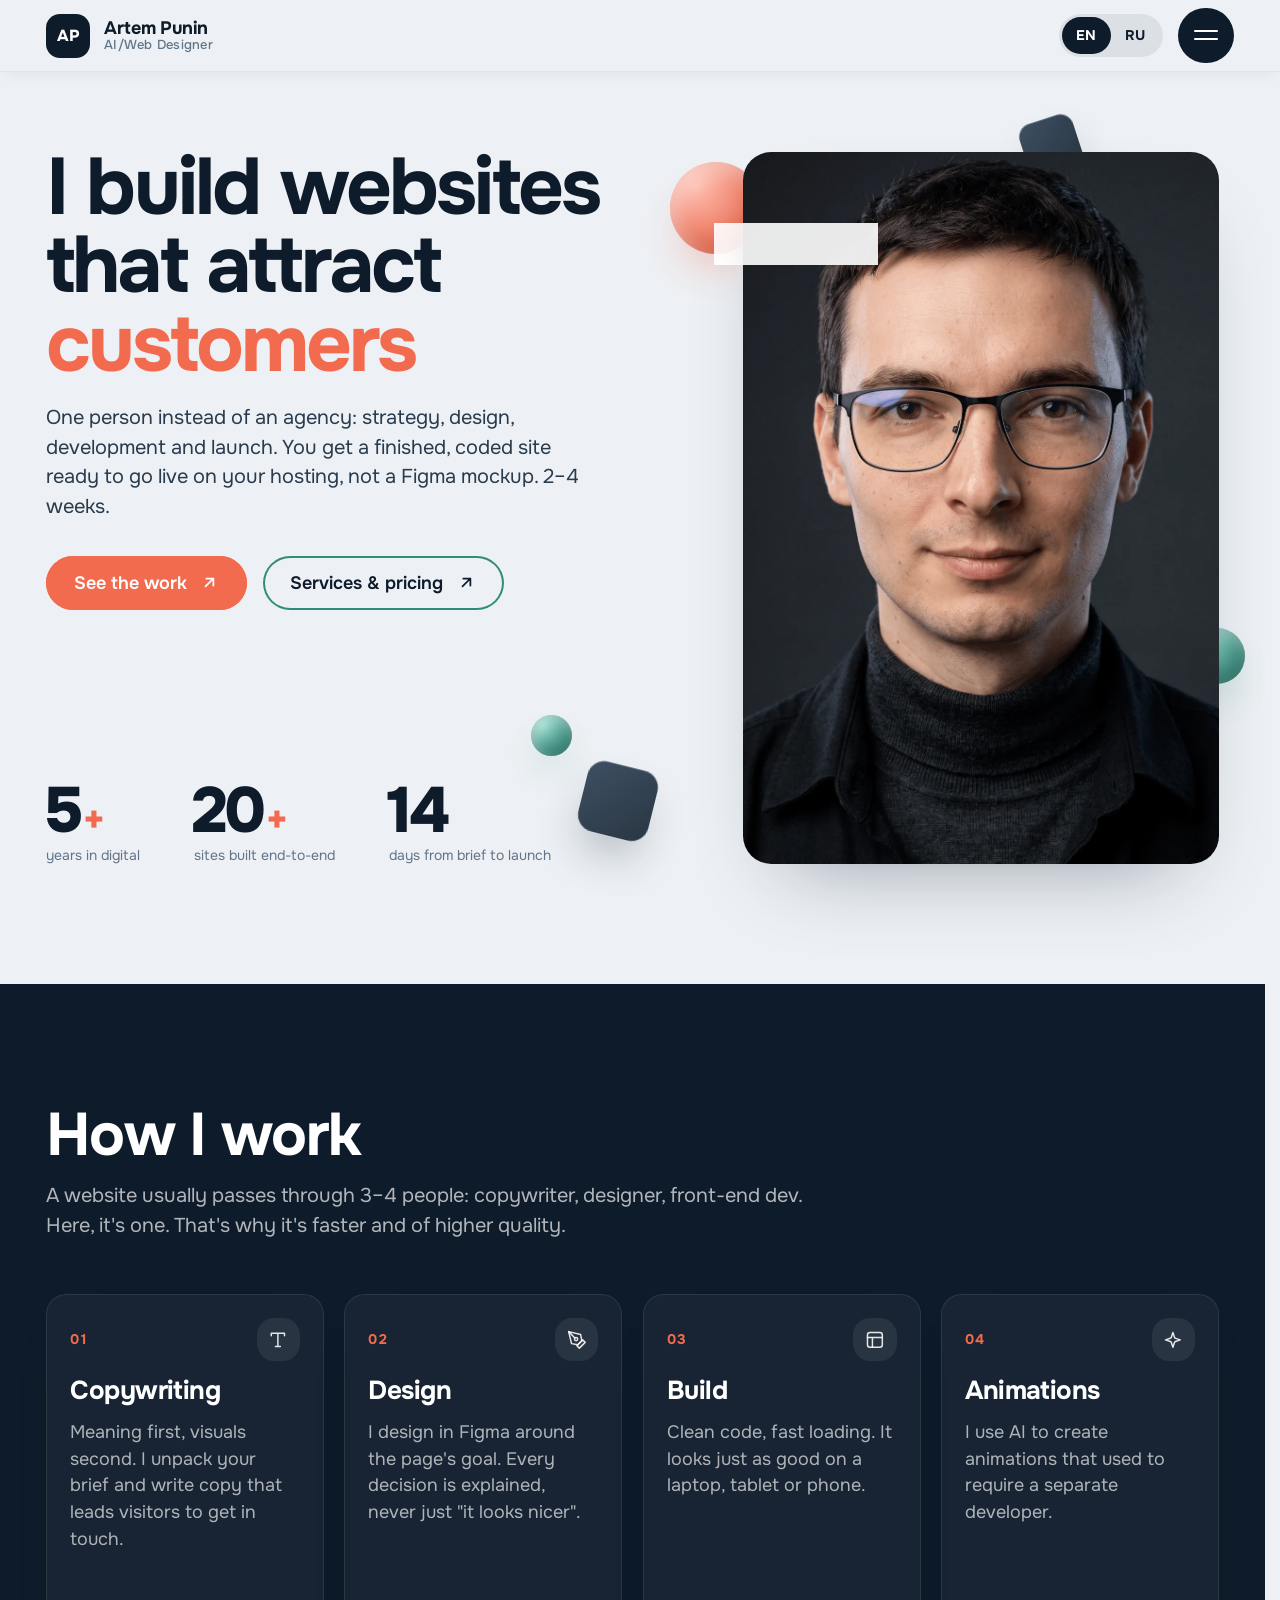
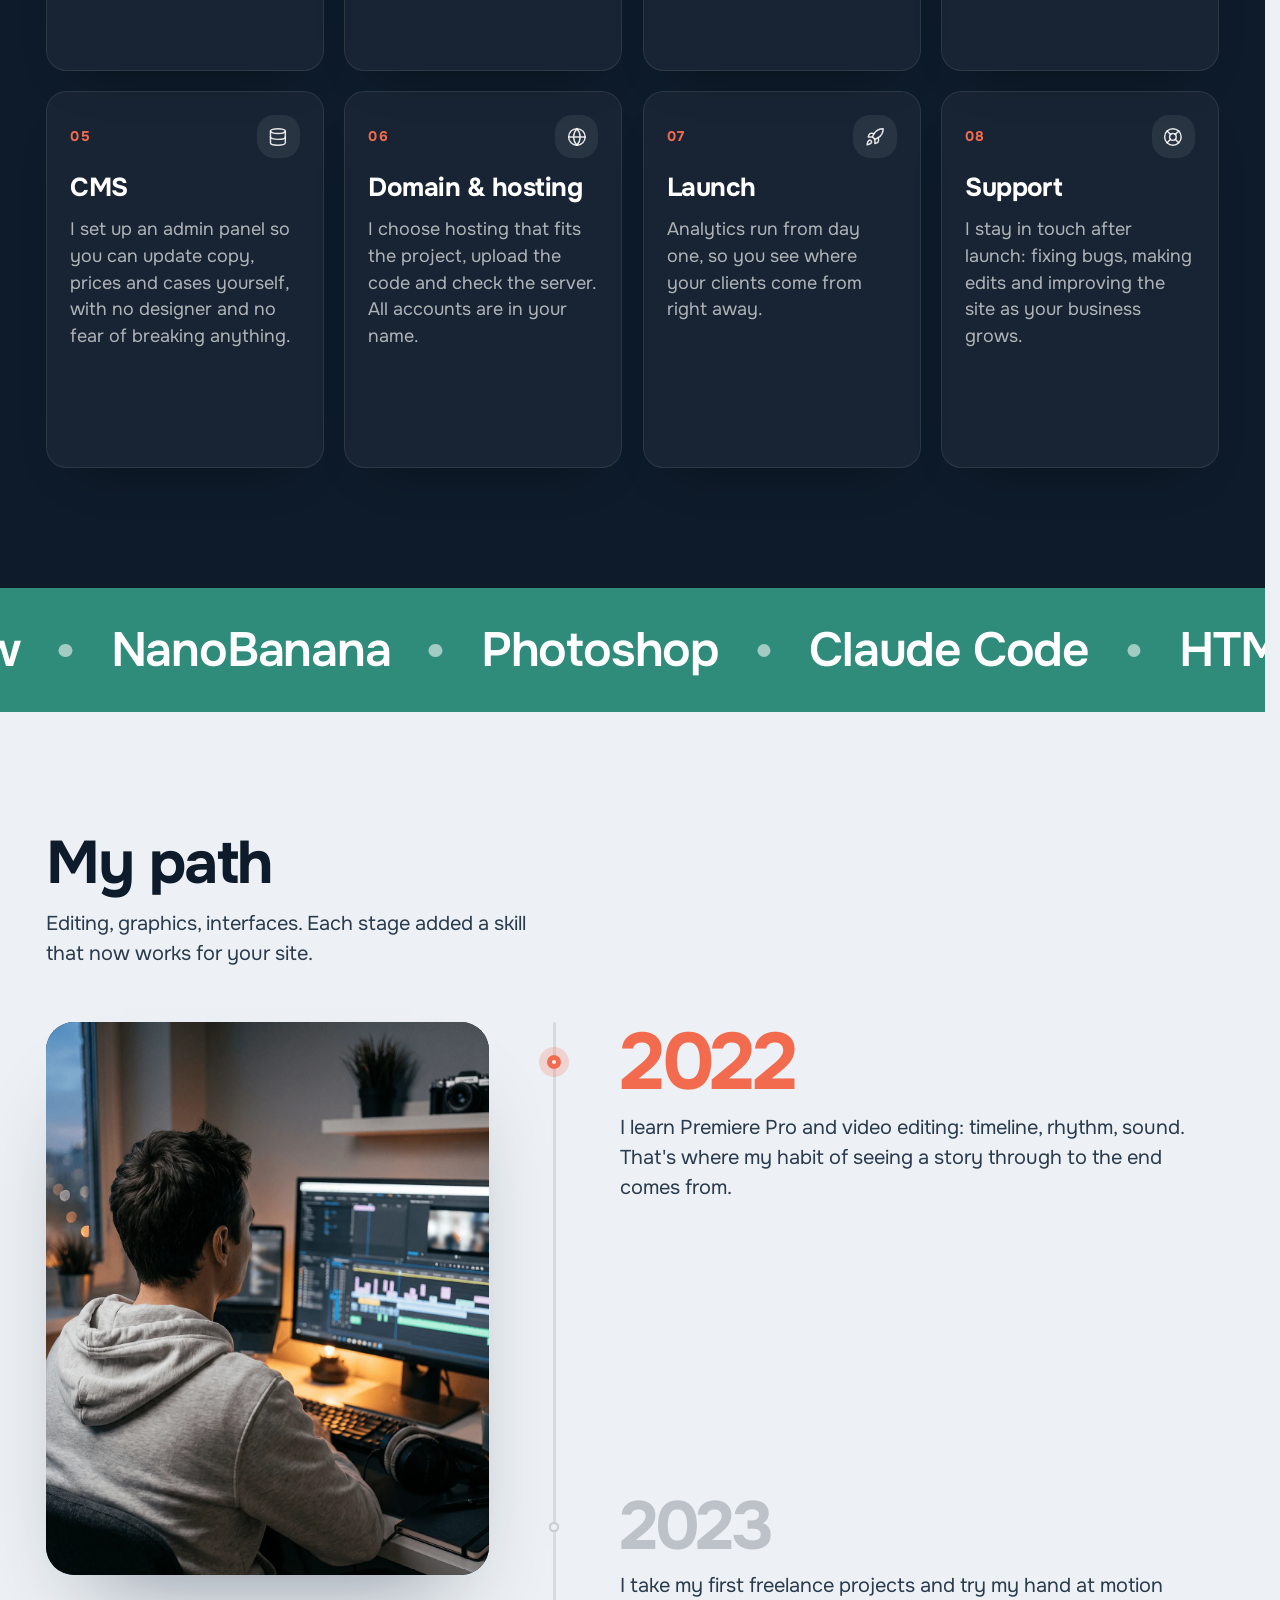
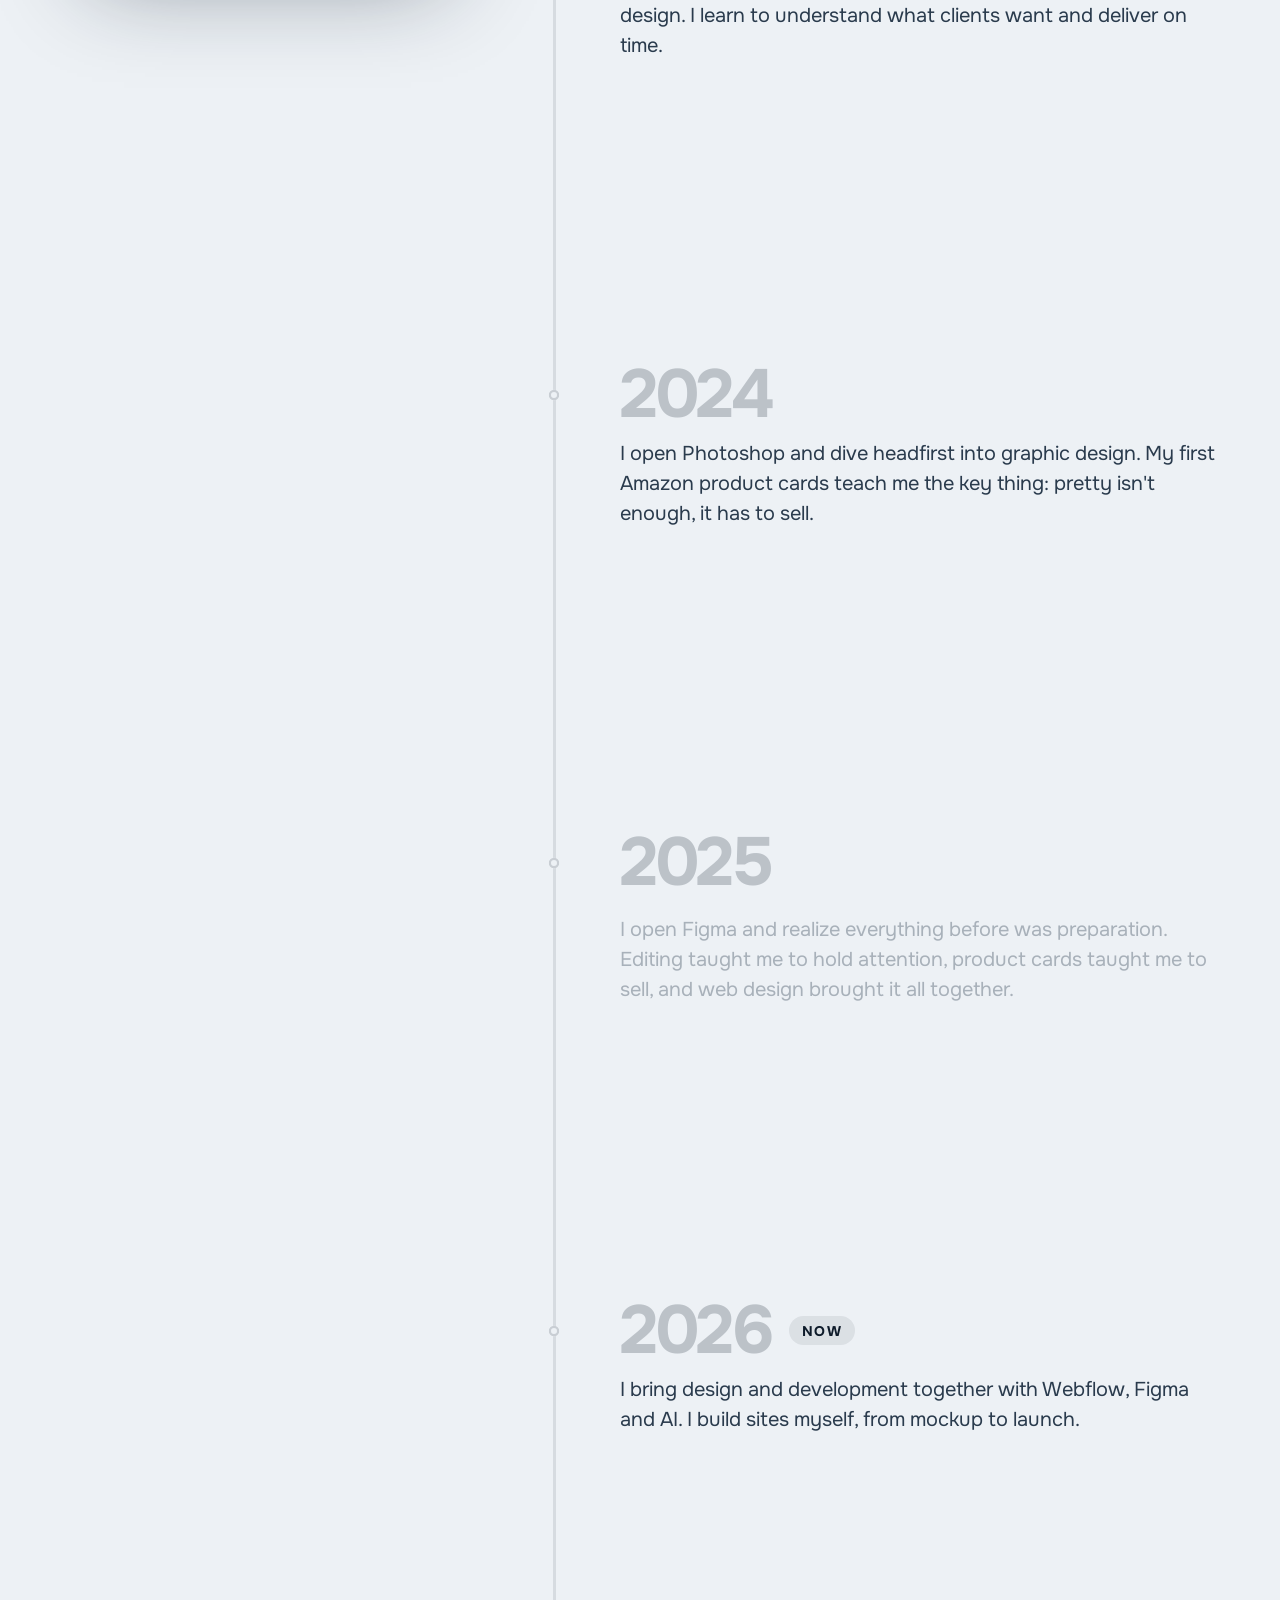
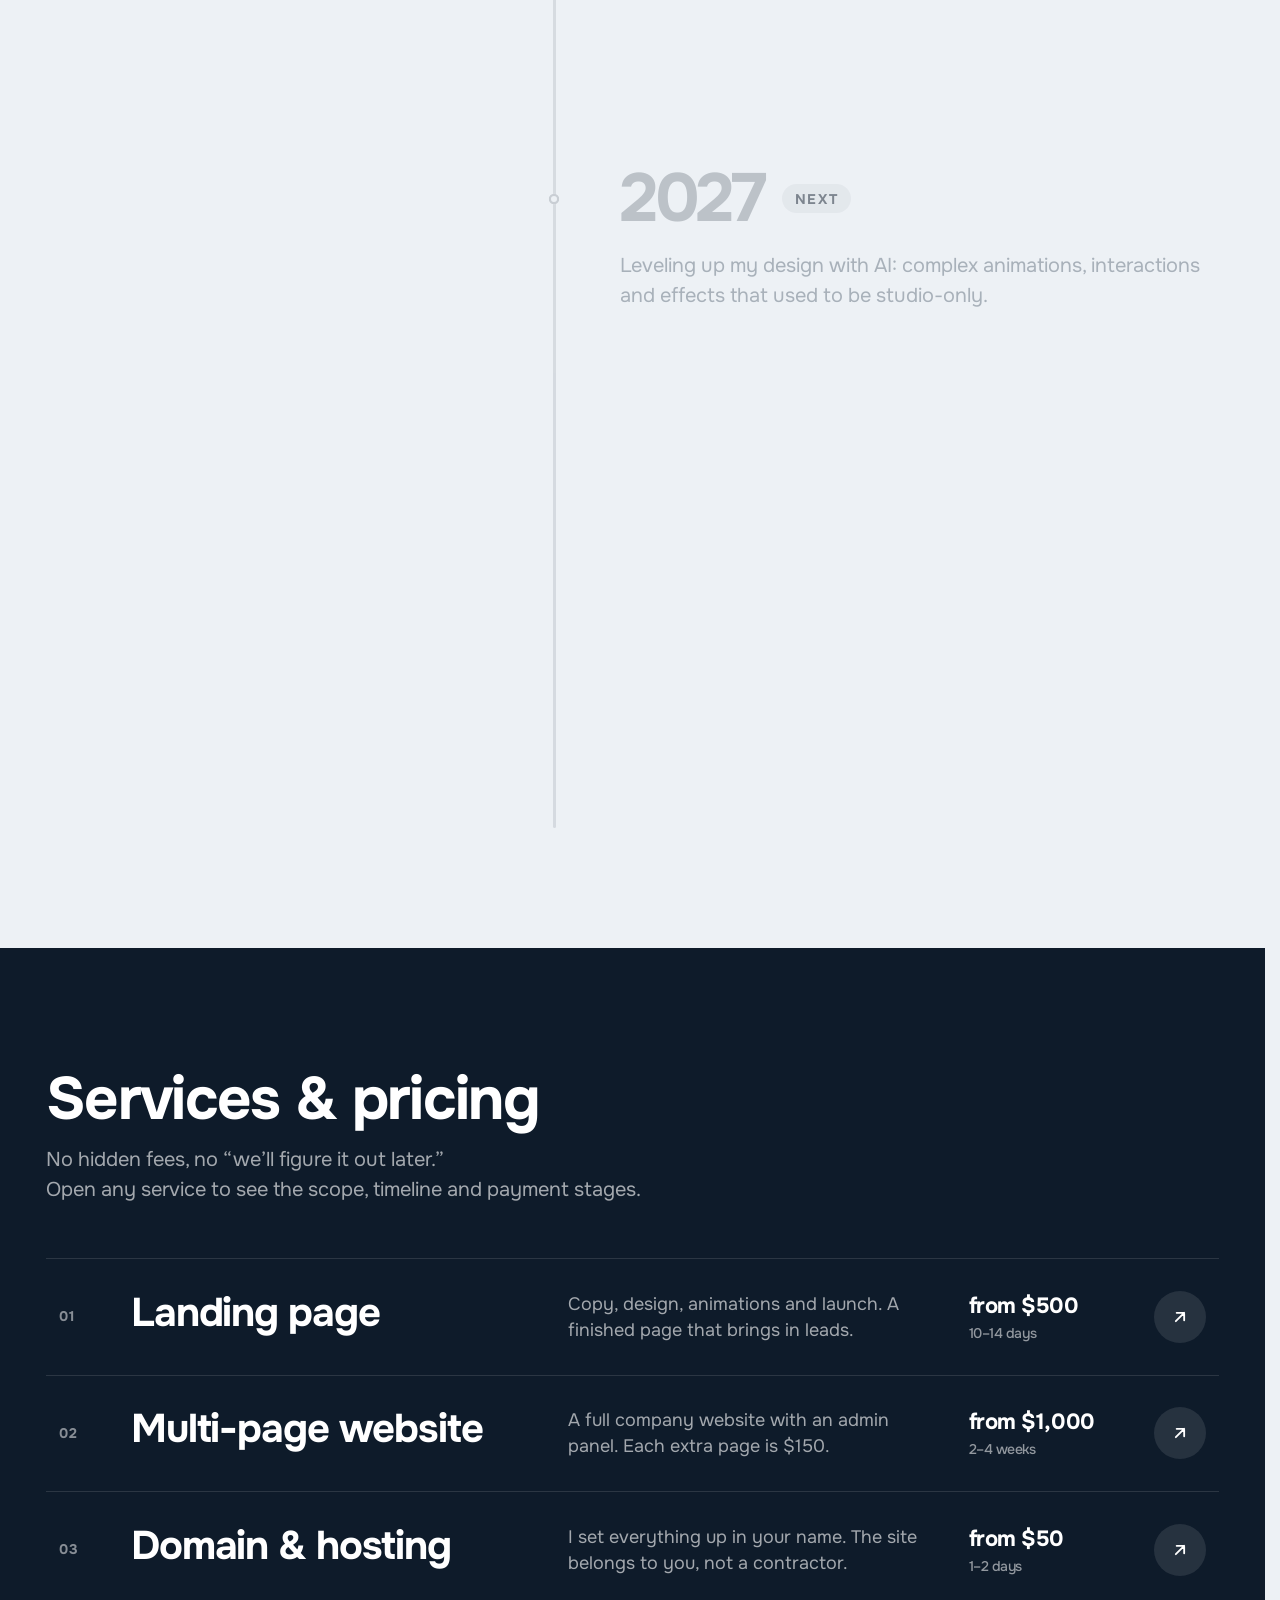
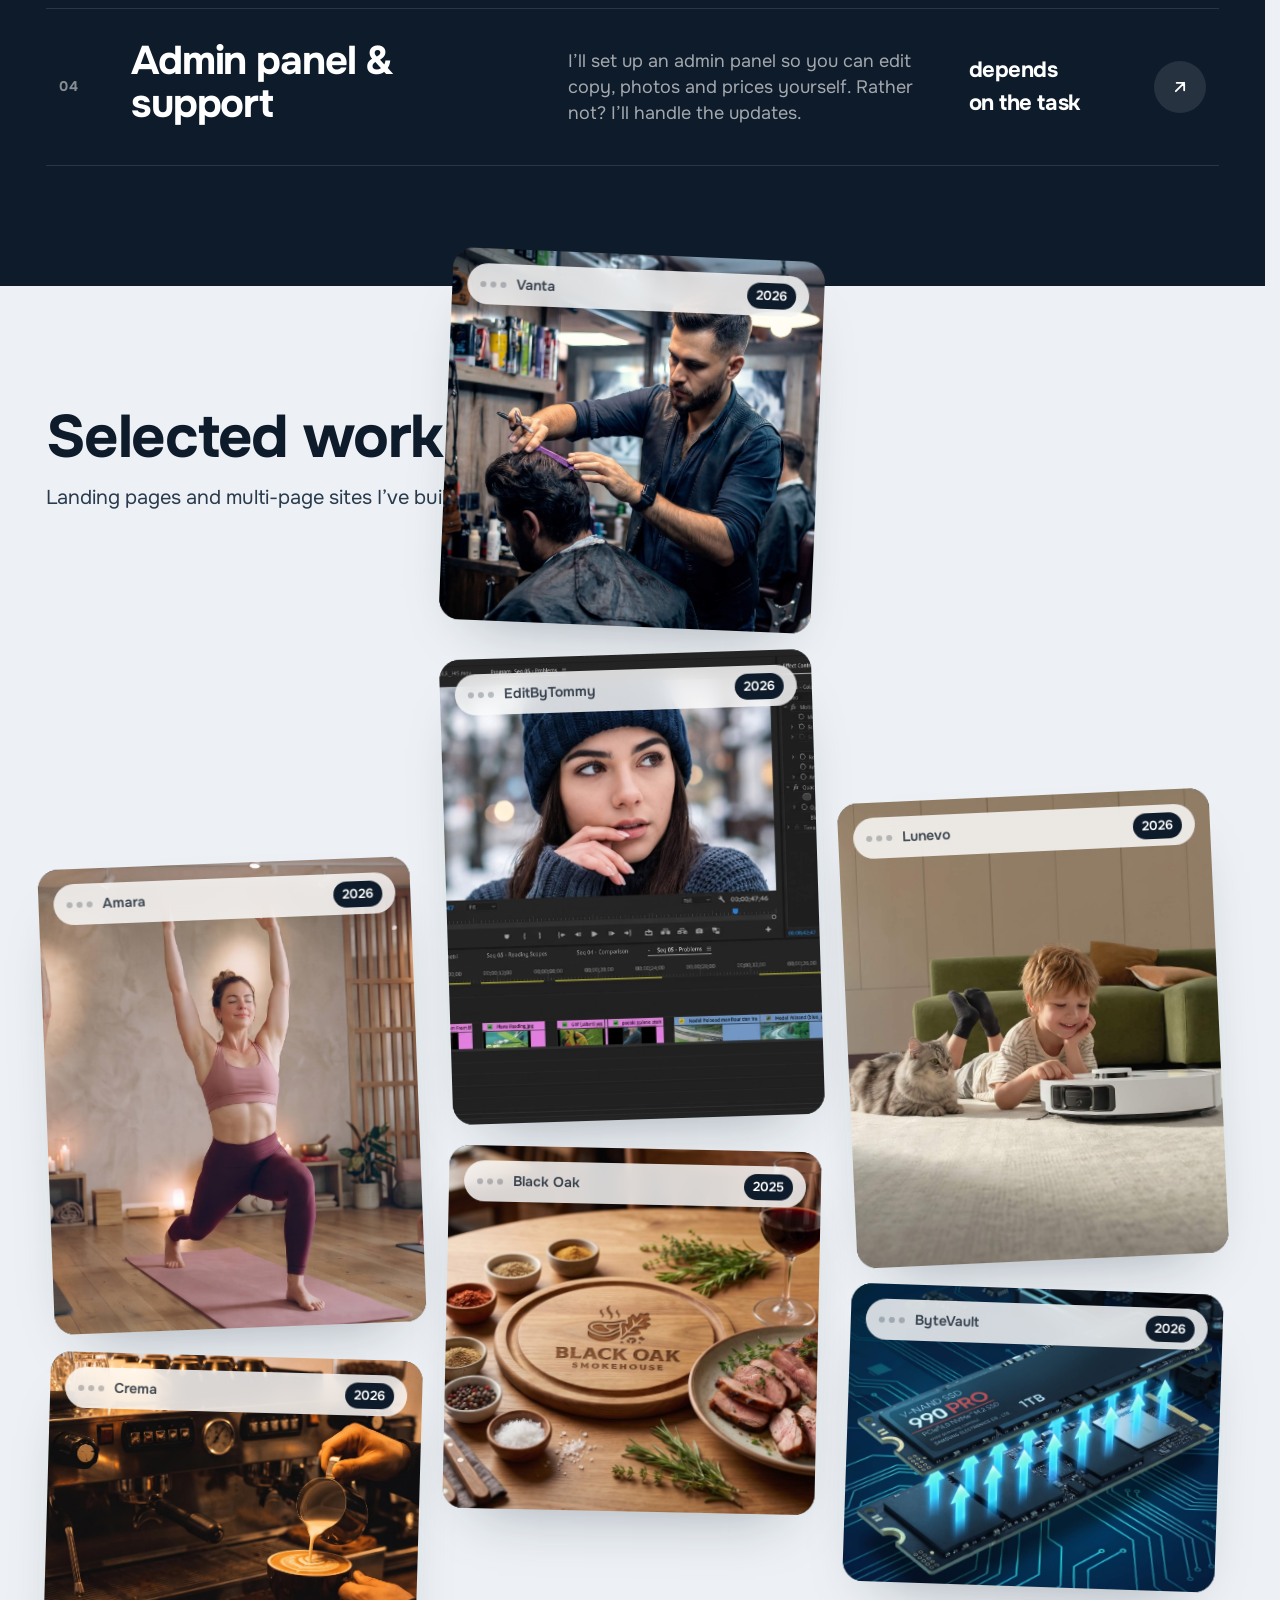
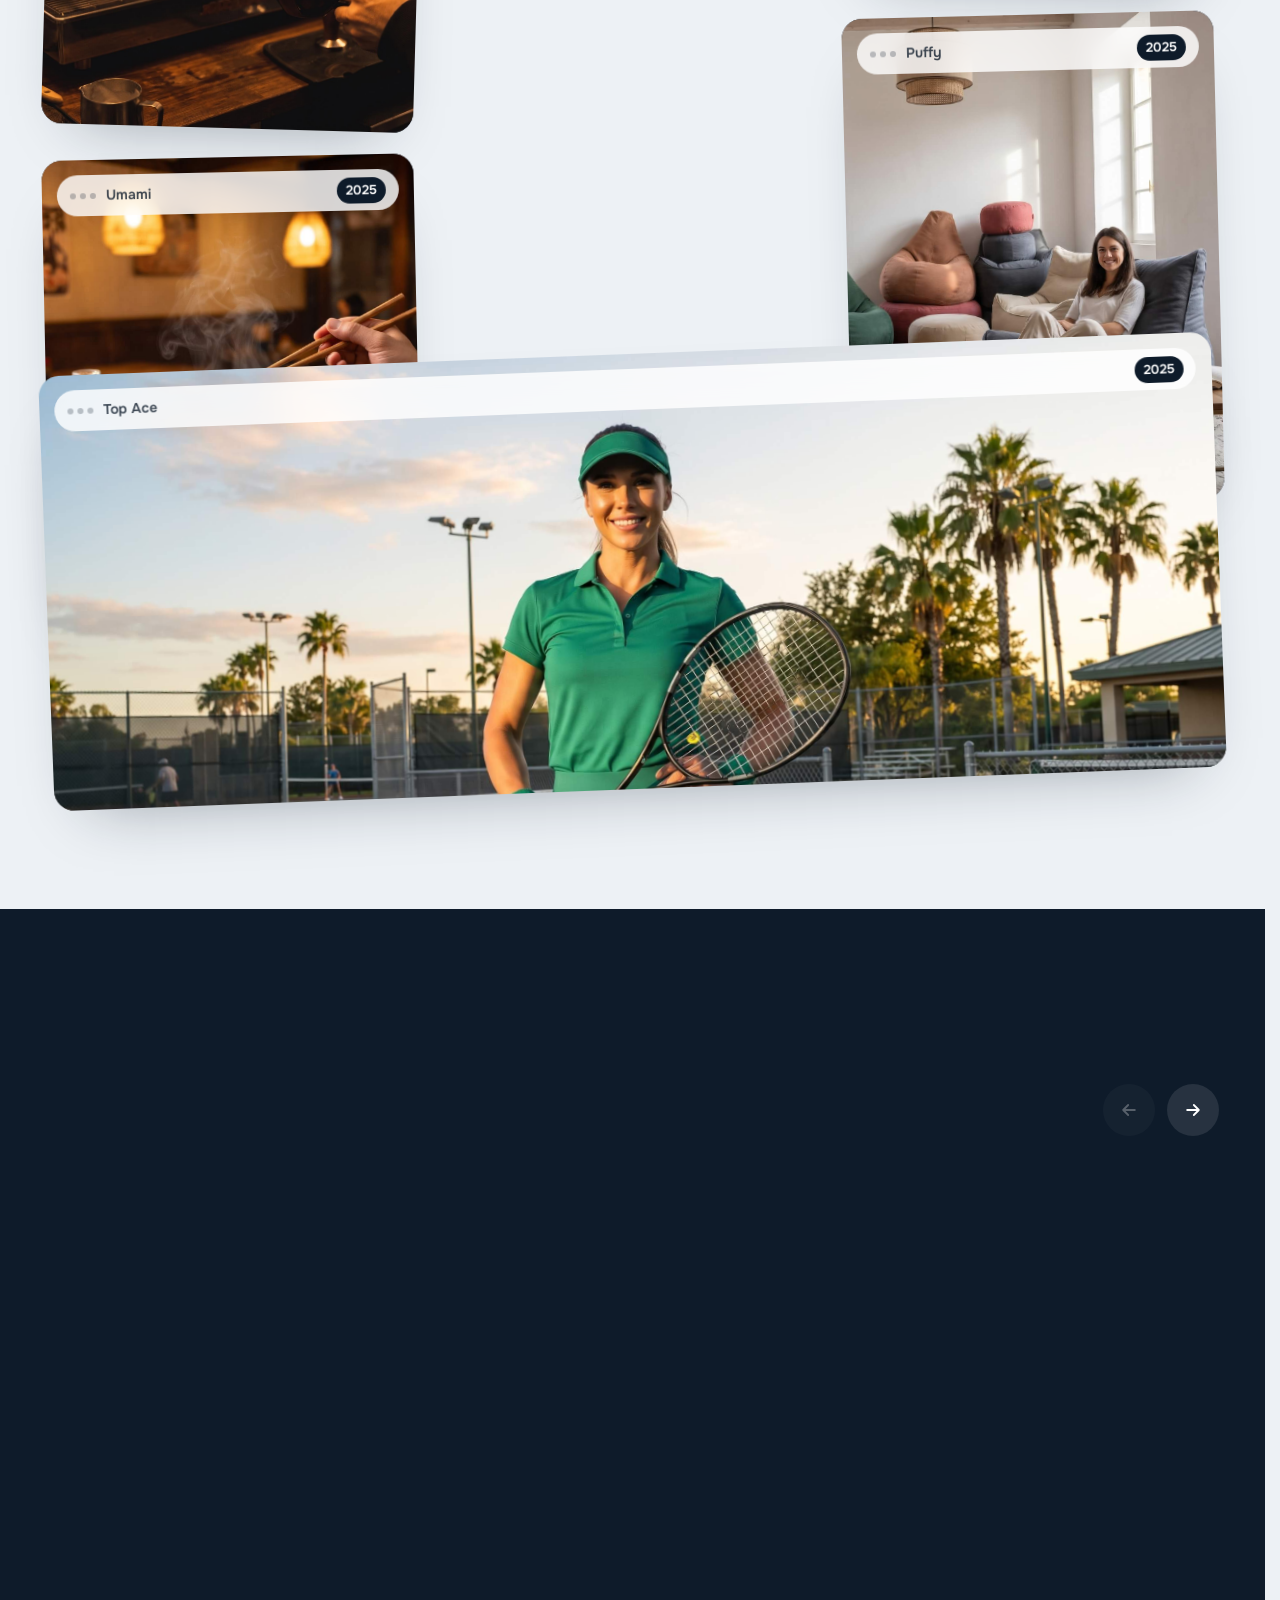
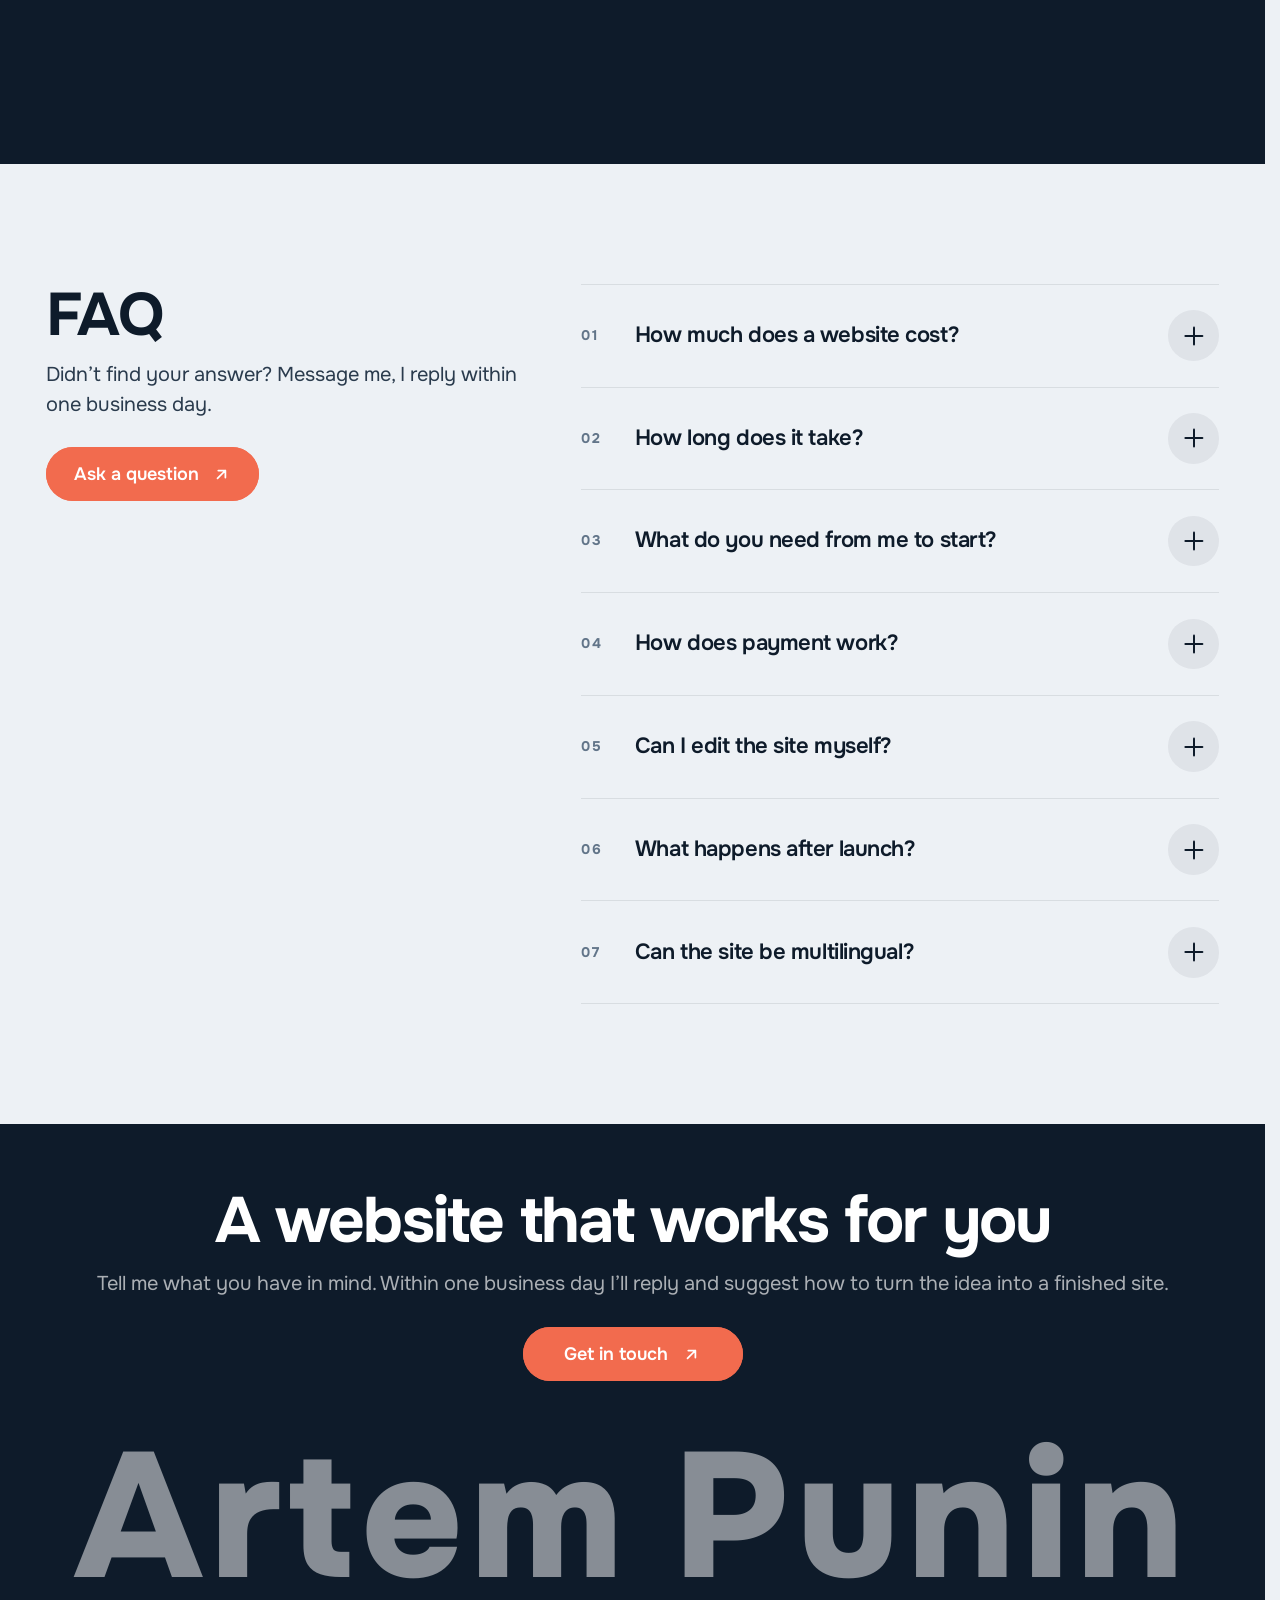
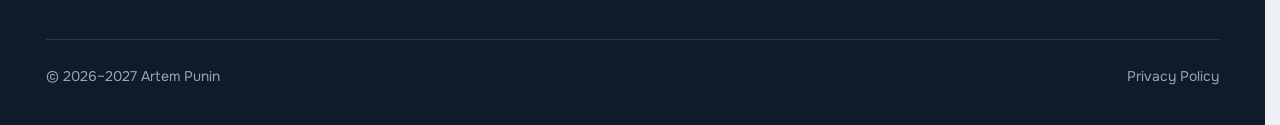
==== commit 94fca519: "Add files via upload" ====
--- a/index.html
+++ b/index.html
@@ -75,7 +75,7 @@
 <div class="site" id="top" data-page-lang="en" data-page-title="Artem Punin — web designer &amp; no-code developer">
 
   <header class="hdr">
-    <a class="logo" href="#top" aria-label="Artem Punin">
+    <a class="logo" href="#top">
       <span class="logo__mark" aria-hidden="true">AP</span>
       <span>Artem Punin
         <small>AI/Web Designer</small>
@@ -92,7 +92,7 @@
     </button>
   </header>
 
-  <nav class="menu" id="menu" aria-hidden="true">
+  <nav class="menu" id="menu" aria-hidden="true" inert>
     <ul class="menu__list">
       <li><a href="#cycle">Process</a></li>
       <li><a href="#path">My path</a></li>
@@ -565,7 +565,7 @@
           </div>
 
           <div class="rev-rating">
-            <span class="rev-stars" aria-label="5 out of 5">
+            <span class="rev-stars" role="img" aria-label="5 out of 5">
               <svg viewBox="0 0 20 20" fill="currentColor"><path d="m10 1.5 2.6 5.3 5.9.8-4.3 4.1 1 5.8L10 14.8l-5.2 2.7 1-5.8-4.3-4.1 5.9-.8Z"/></svg>
               <svg viewBox="0 0 20 20" fill="currentColor"><path d="m10 1.5 2.6 5.3 5.9.8-4.3 4.1 1 5.8L10 14.8l-5.2 2.7 1-5.8-4.3-4.1 5.9-.8Z"/></svg>
               <svg viewBox="0 0 20 20" fill="currentColor"><path d="m10 1.5 2.6 5.3 5.9.8-4.3 4.1 1 5.8L10 14.8l-5.2 2.7 1-5.8-4.3-4.1 5.9-.8Z"/></svg>
@@ -593,7 +593,7 @@
           </div>
 
           <div class="rev-rating">
-            <span class="rev-stars" aria-label="5 out of 5">
+            <span class="rev-stars" role="img" aria-label="5 out of 5">
               <svg viewBox="0 0 20 20" fill="currentColor"><path d="m10 1.5 2.6 5.3 5.9.8-4.3 4.1 1 5.8L10 14.8l-5.2 2.7 1-5.8-4.3-4.1 5.9-.8Z"/></svg>
               <svg viewBox="0 0 20 20" fill="currentColor"><path d="m10 1.5 2.6 5.3 5.9.8-4.3 4.1 1 5.8L10 14.8l-5.2 2.7 1-5.8-4.3-4.1 5.9-.8Z"/></svg>
               <svg viewBox="0 0 20 20" fill="currentColor"><path d="m10 1.5 2.6 5.3 5.9.8-4.3 4.1 1 5.8L10 14.8l-5.2 2.7 1-5.8-4.3-4.1 5.9-.8Z"/></svg>
@@ -623,7 +623,7 @@
           </div>
 
           <div class="rev-rating">
-            <span class="rev-stars" aria-label="5 out of 5">
+            <span class="rev-stars" role="img" aria-label="5 out of 5">
               <svg viewBox="0 0 20 20" fill="currentColor"><path d="m10 1.5 2.6 5.3 5.9.8-4.3 4.1 1 5.8L10 14.8l-5.2 2.7 1-5.8-4.3-4.1 5.9-.8Z"/></svg>
               <svg viewBox="0 0 20 20" fill="currentColor"><path d="m10 1.5 2.6 5.3 5.9.8-4.3 4.1 1 5.8L10 14.8l-5.2 2.7 1-5.8-4.3-4.1 5.9-.8Z"/></svg>
               <svg viewBox="0 0 20 20" fill="currentColor"><path d="m10 1.5 2.6 5.3 5.9.8-4.3 4.1 1 5.8L10 14.8l-5.2 2.7 1-5.8-4.3-4.1 5.9-.8Z"/></svg>
@@ -651,7 +651,7 @@
           </div>
 
           <div class="rev-rating">
-            <span class="rev-stars" aria-label="5 out of 5">
+            <span class="rev-stars" role="img" aria-label="5 out of 5">
               <svg viewBox="0 0 20 20" fill="currentColor"><path d="m10 1.5 2.6 5.3 5.9.8-4.3 4.1 1 5.8L10 14.8l-5.2 2.7 1-5.8-4.3-4.1 5.9-.8Z"/></svg>
               <svg viewBox="0 0 20 20" fill="currentColor"><path d="m10 1.5 2.6 5.3 5.9.8-4.3 4.1 1 5.8L10 14.8l-5.2 2.7 1-5.8-4.3-4.1 5.9-.8Z"/></svg>
               <svg viewBox="0 0 20 20" fill="currentColor"><path d="m10 1.5 2.6 5.3 5.9.8-4.3 4.1 1 5.8L10 14.8l-5.2 2.7 1-5.8-4.3-4.1 5.9-.8Z"/></svg>
@@ -679,7 +679,7 @@
           </div>
 
           <div class="rev-rating">
-            <span class="rev-stars" aria-label="4.3 out of 5">
+            <span class="rev-stars" role="img" aria-label="4.3 out of 5">
               <svg viewBox="0 0 20 20" fill="currentColor"><path d="m10 1.5 2.6 5.3 5.9.8-4.3 4.1 1 5.8L10 14.8l-5.2 2.7 1-5.8-4.3-4.1 5.9-.8Z"/></svg>
               <svg viewBox="0 0 20 20" fill="currentColor"><path d="m10 1.5 2.6 5.3 5.9.8-4.3 4.1 1 5.8L10 14.8l-5.2 2.7 1-5.8-4.3-4.1 5.9-.8Z"/></svg>
               <svg viewBox="0 0 20 20" fill="currentColor"><path d="m10 1.5 2.6 5.3 5.9.8-4.3 4.1 1 5.8L10 14.8l-5.2 2.7 1-5.8-4.3-4.1 5.9-.8Z"/></svg>
@@ -707,7 +707,7 @@
           </div>
 
           <div class="rev-rating">
-            <span class="rev-stars" aria-label="5 out of 5">
+            <span class="rev-stars" role="img" aria-label="5 out of 5">
               <svg viewBox="0 0 20 20" fill="currentColor"><path d="m10 1.5 2.6 5.3 5.9.8-4.3 4.1 1 5.8L10 14.8l-5.2 2.7 1-5.8-4.3-4.1 5.9-.8Z"/></svg>
               <svg viewBox="0 0 20 20" fill="currentColor"><path d="m10 1.5 2.6 5.3 5.9.8-4.3 4.1 1 5.8L10 14.8l-5.2 2.7 1-5.8-4.3-4.1 5.9-.8Z"/></svg>
               <svg viewBox="0 0 20 20" fill="currentColor"><path d="m10 1.5 2.6 5.3 5.9.8-4.3 4.1 1 5.8L10 14.8l-5.2 2.7 1-5.8-4.3-4.1 5.9-.8Z"/></svg>
@@ -851,7 +851,7 @@
       </a>
     </div>
 
-    <p class="foot__name" aria-label="Artem Punin">Artem Punin</p>
+    <p class="foot__name" role="img" aria-label="Artem Punin">Artem Punin</p>
 
     <div class="foot__bottom">
       <p>© <span data-copy-years="2026">2026–2027</span> Artem Punin</p>
